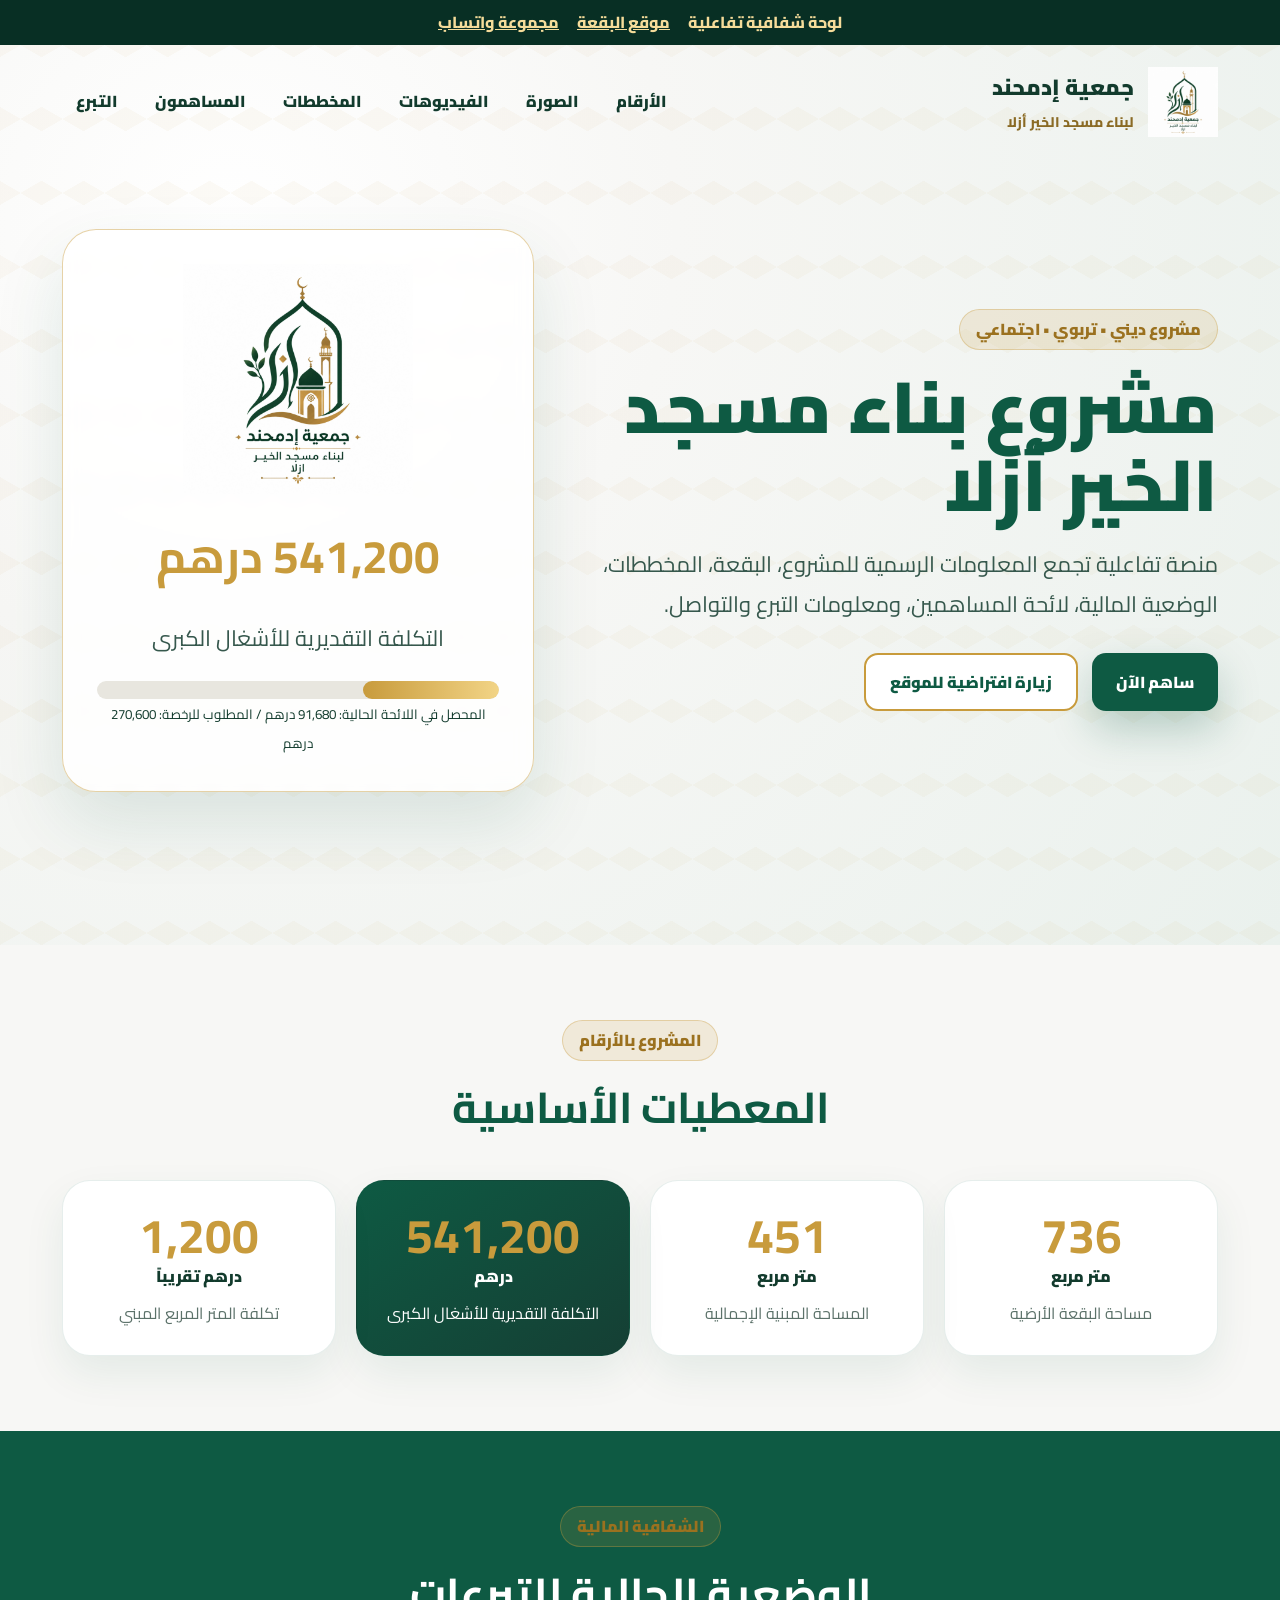
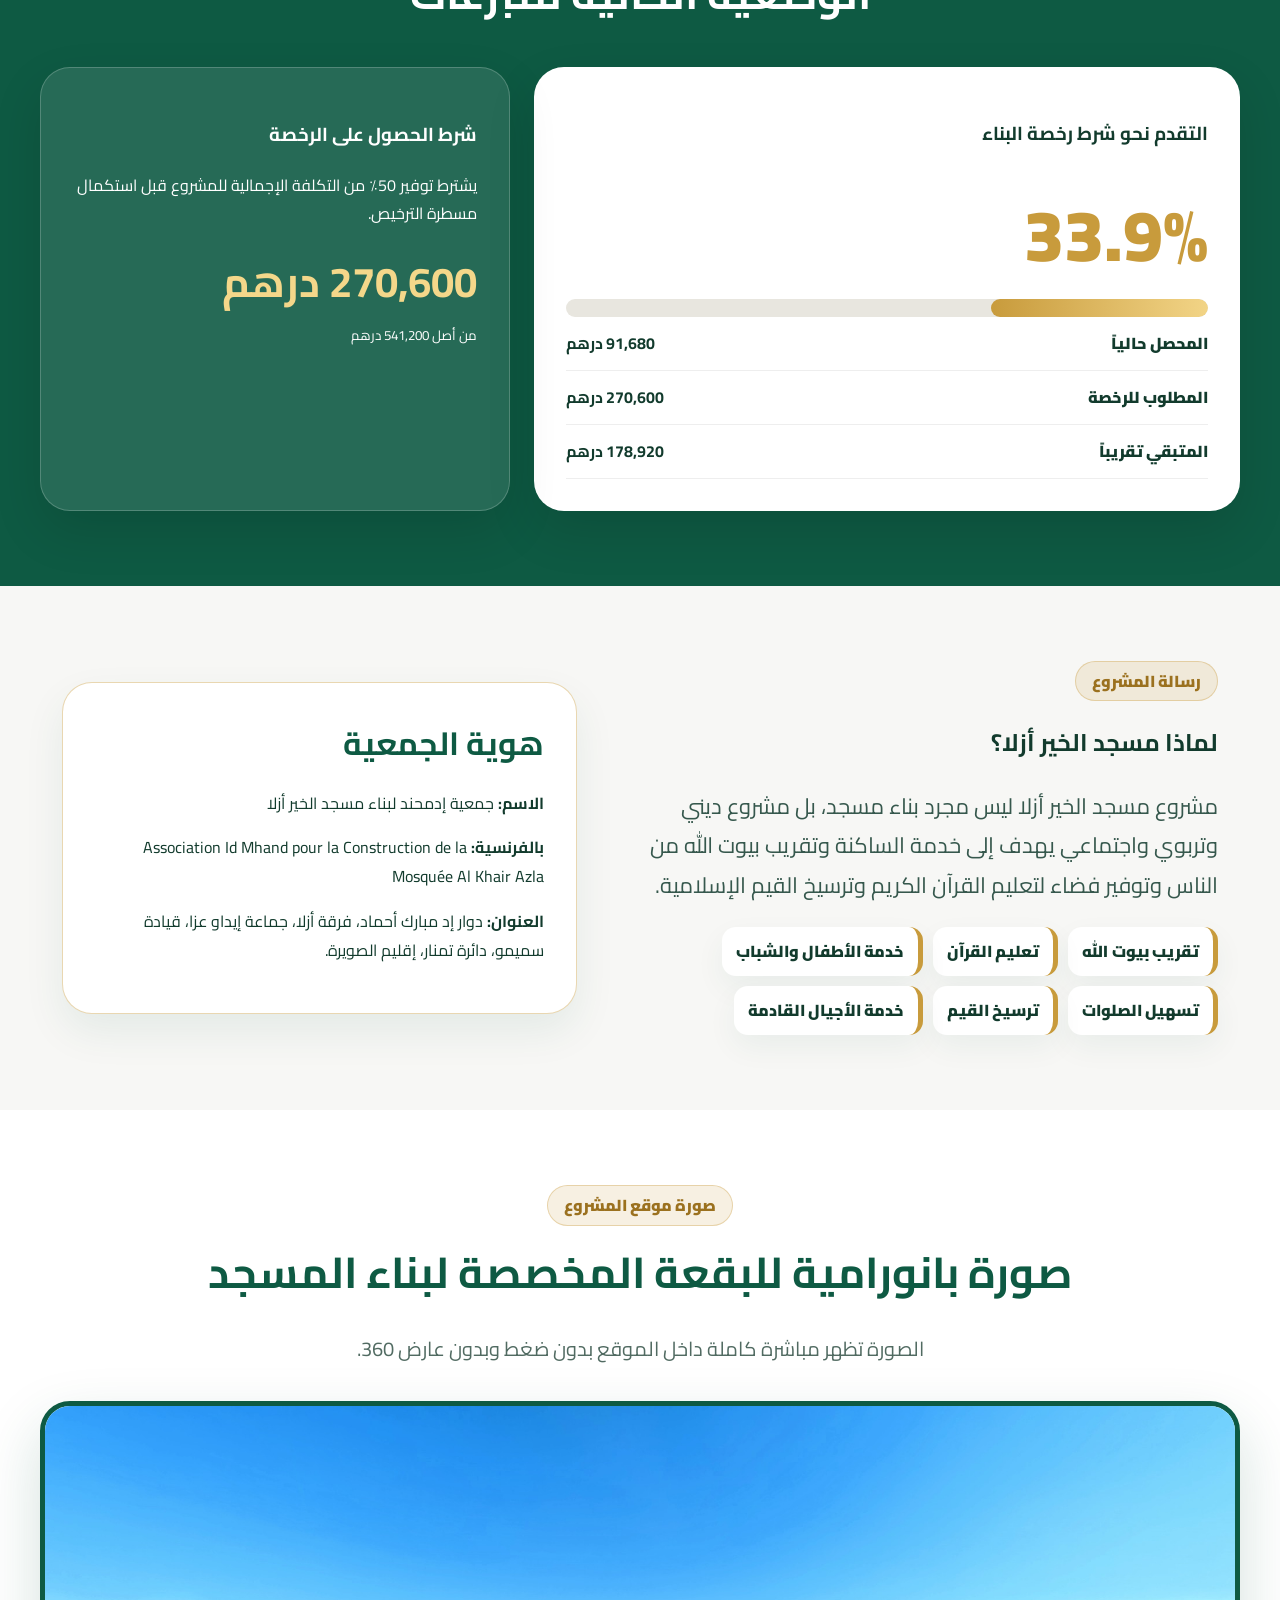
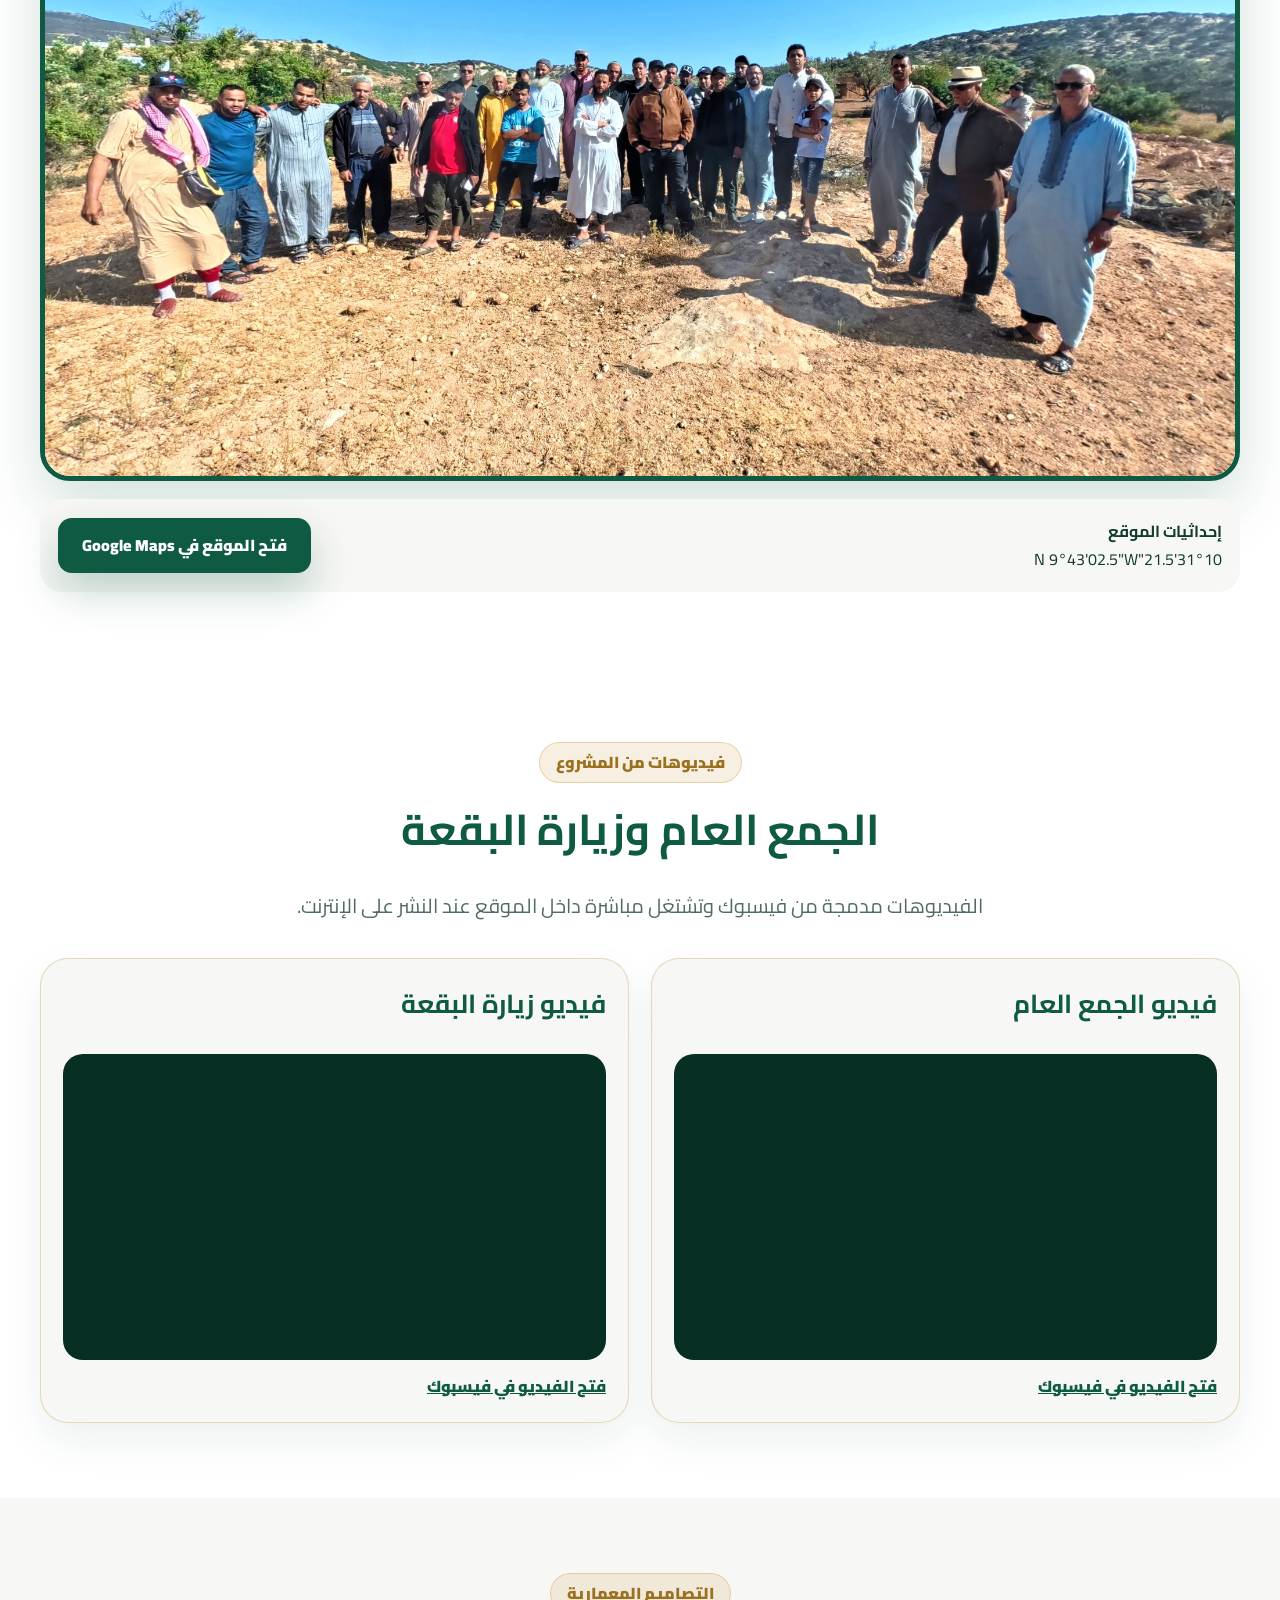
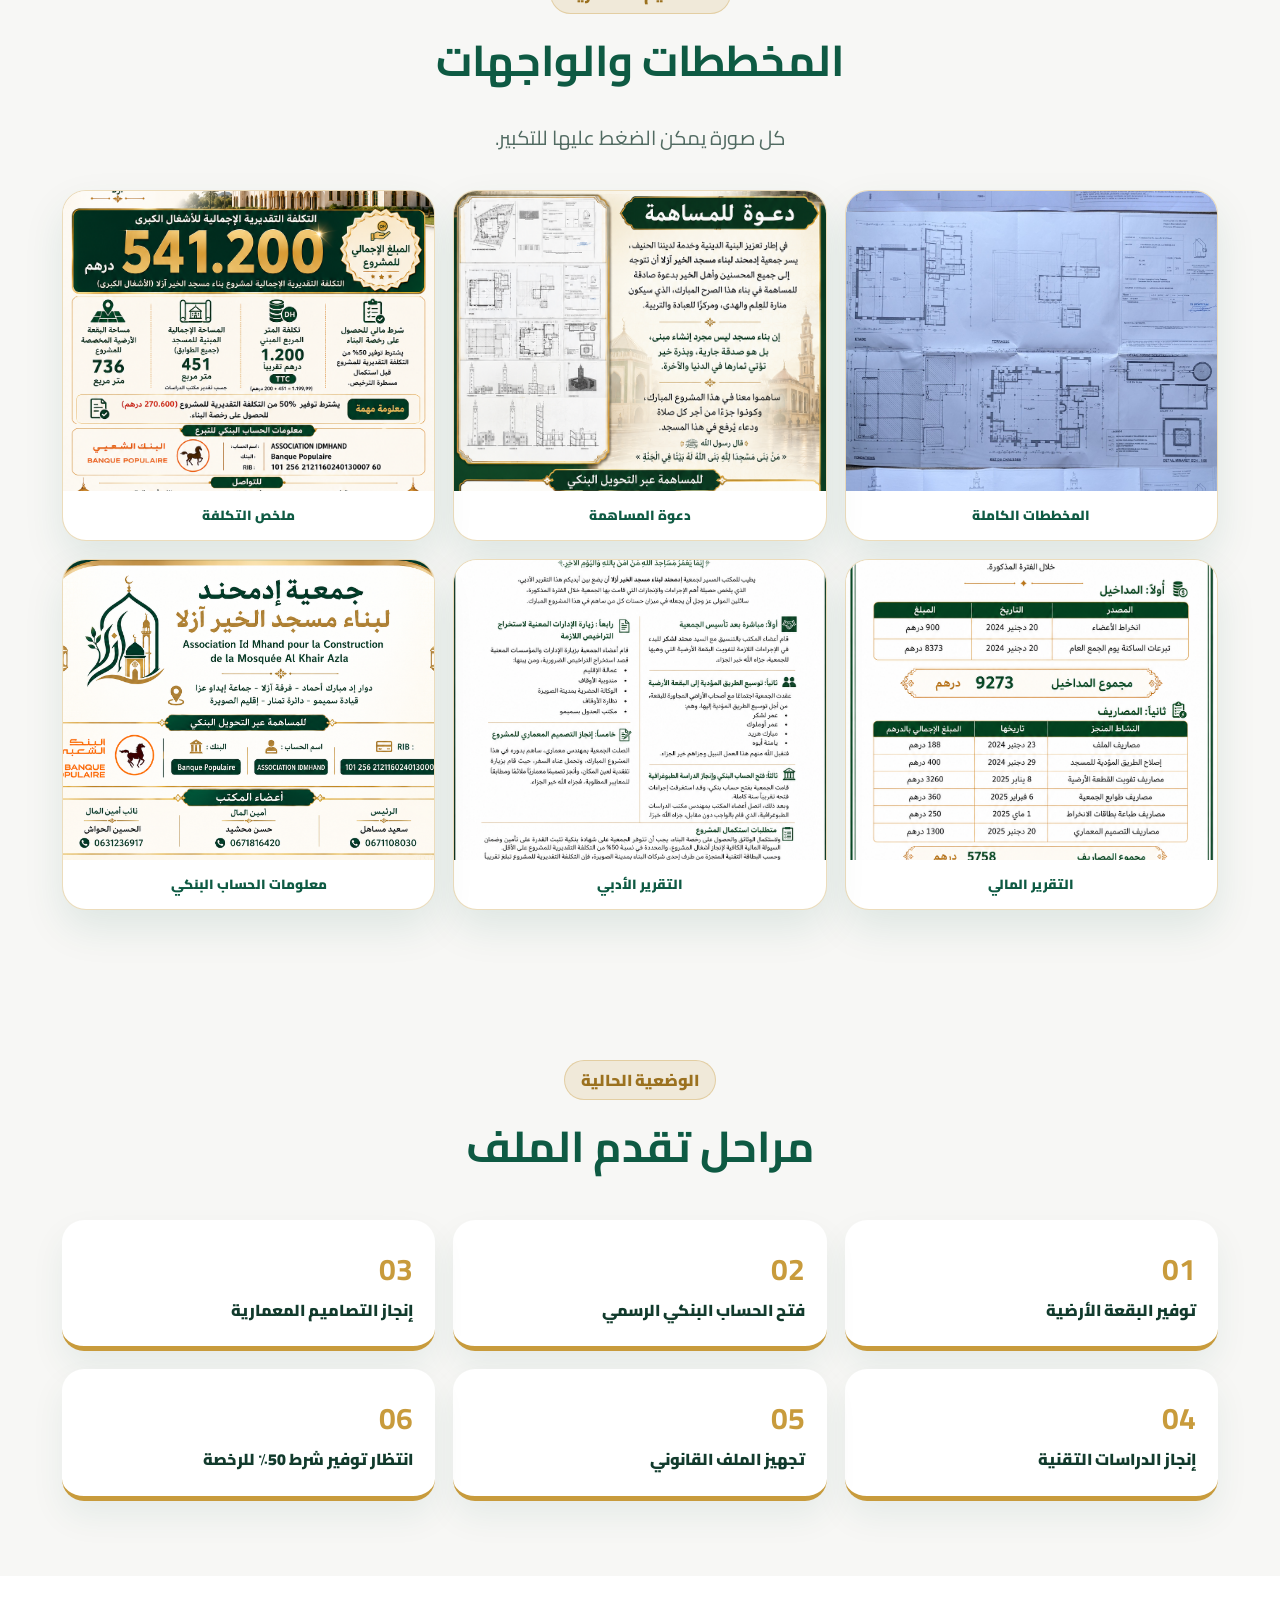
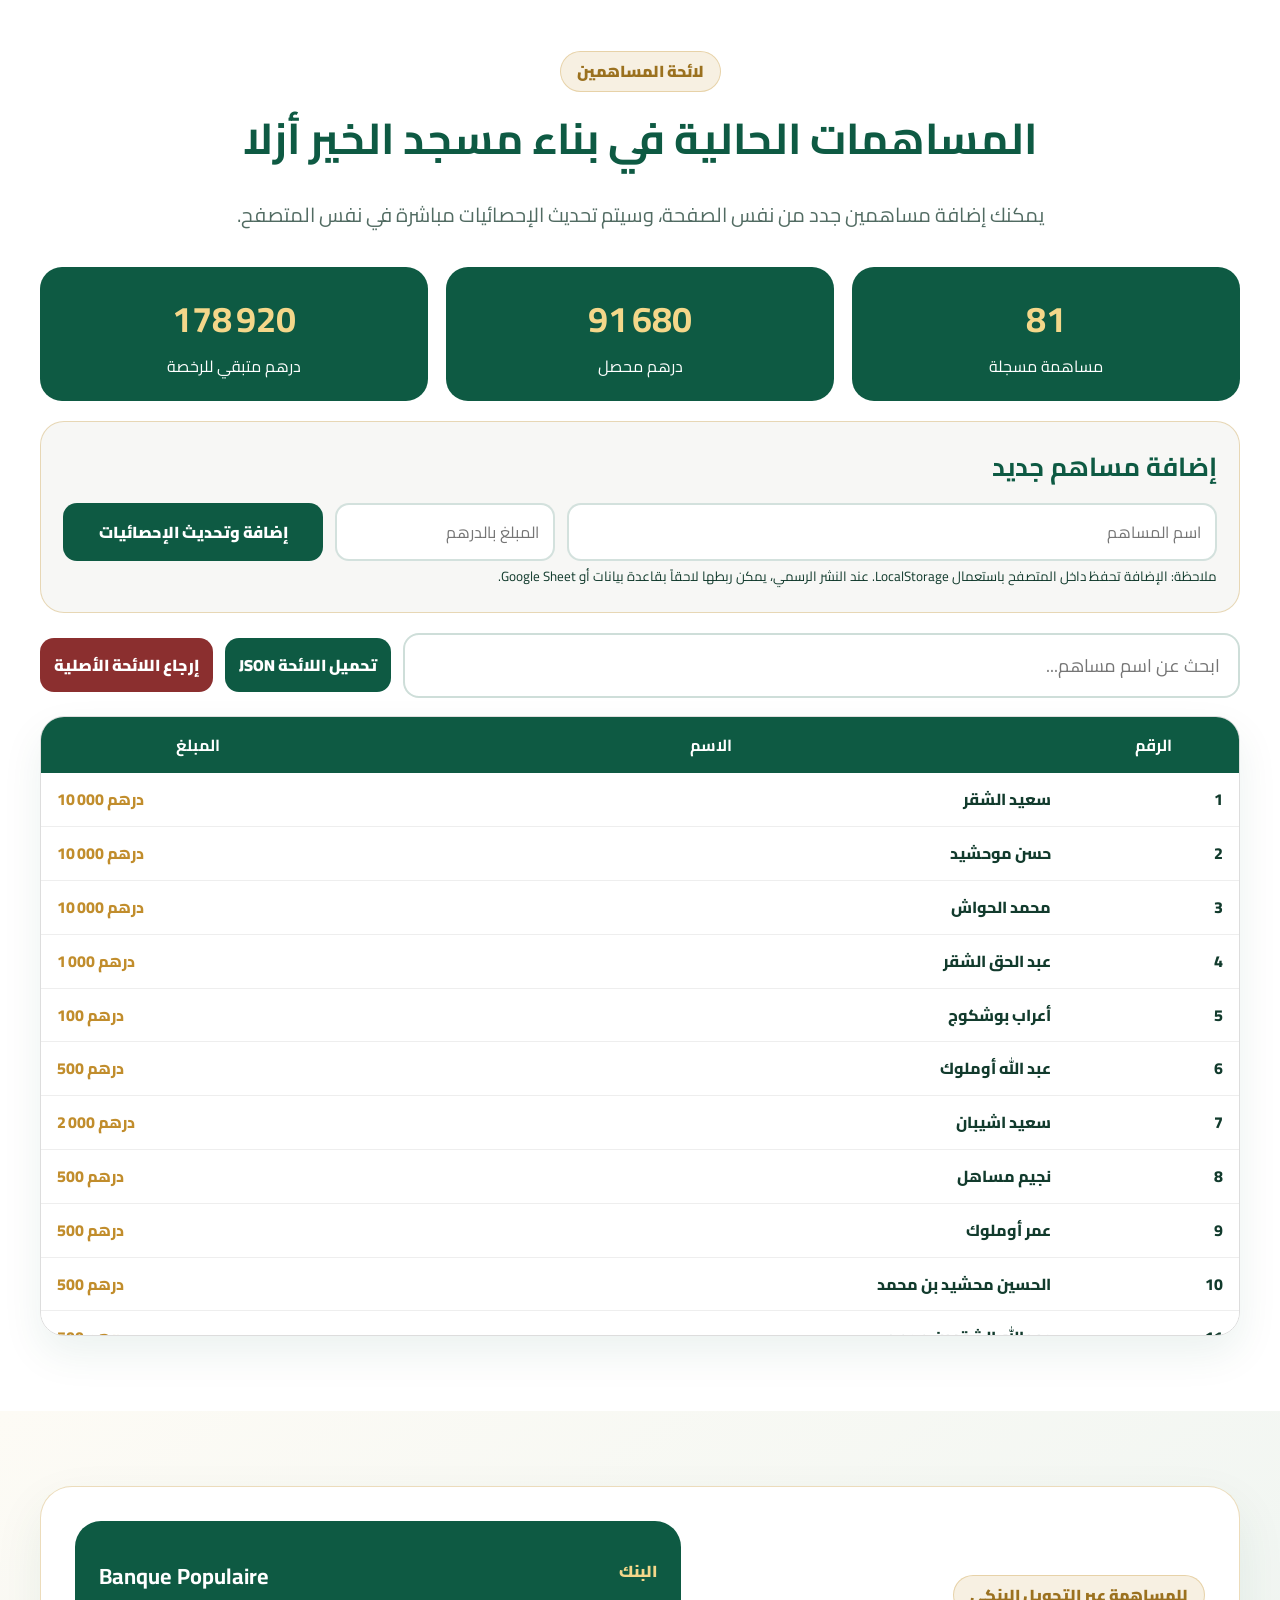
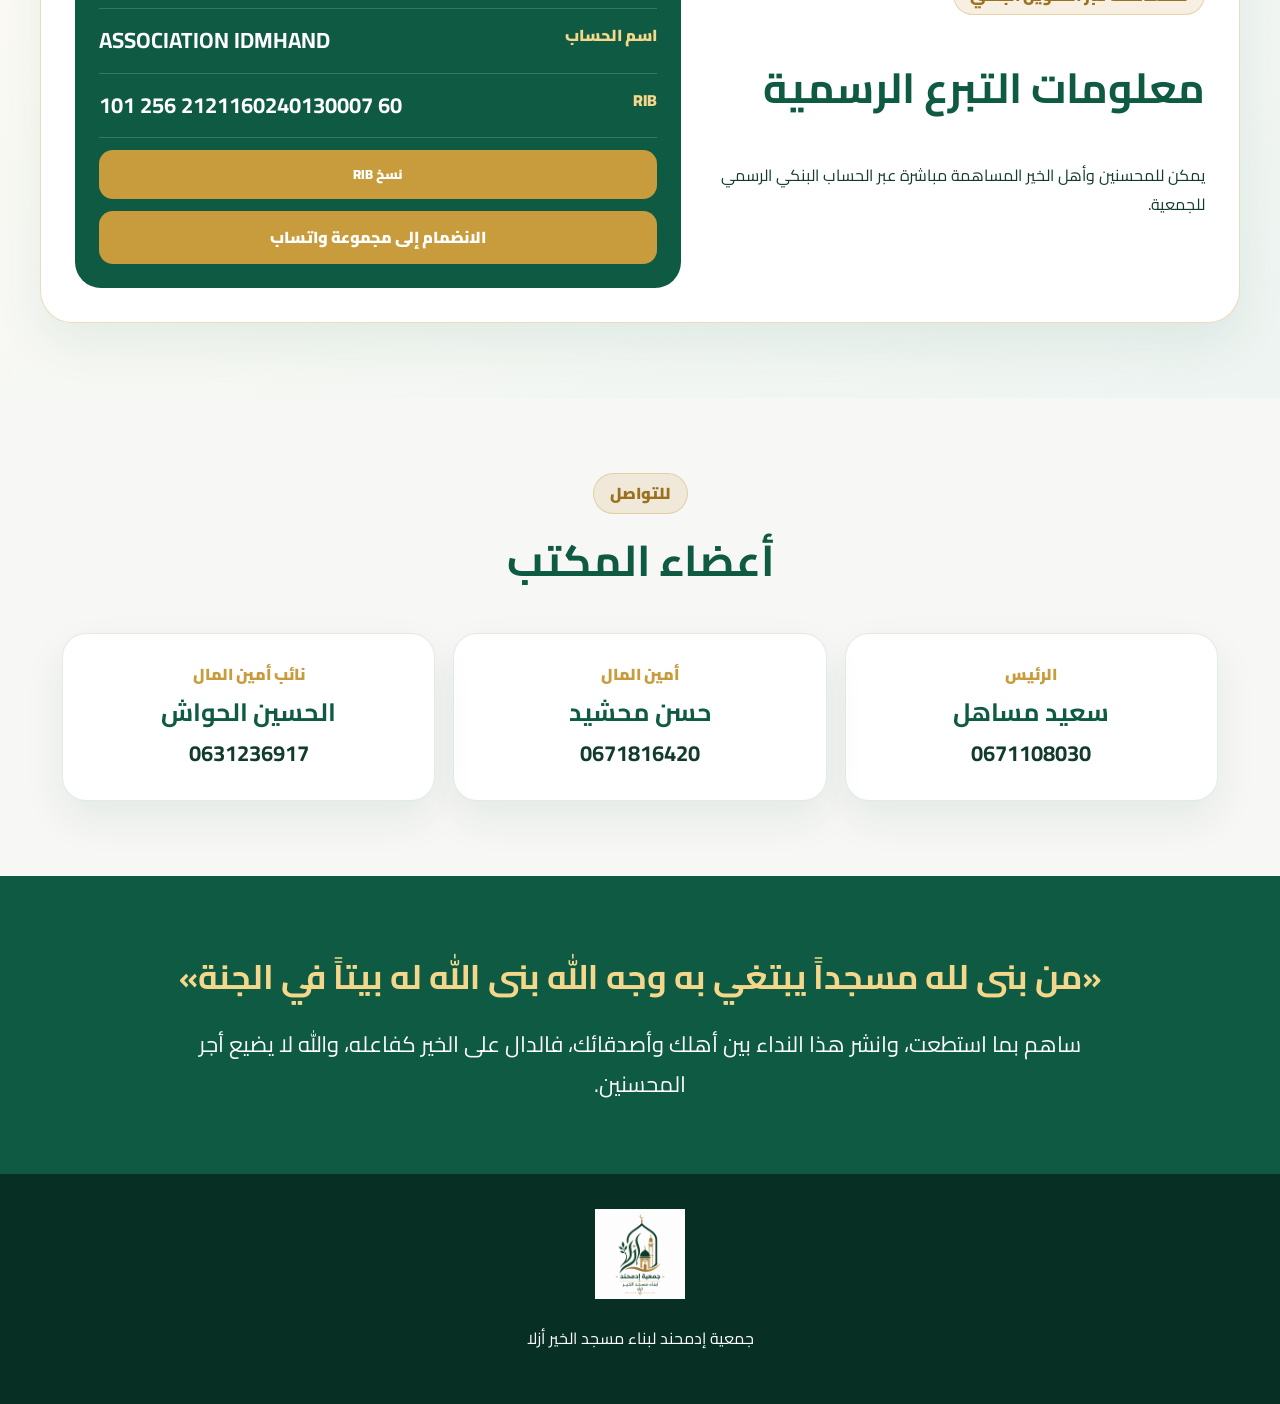
==== index.html @ e3a4a744 "Initial website upload" ====
<!doctype html>
<html lang="ar" dir="rtl">
<head>
<meta charset="utf-8">
<meta name="viewport" content="width=device-width, initial-scale=1">
<title>لوحة مشروع بناء مسجد الخير أزلا</title>
<meta name="description" content="لوحة تفاعلية احترافية لمشروع بناء مسجد الخير أزلا: المعطيات، التبرعات، المخططات، جولة 360، ومعلومات التواصل.">
<link rel="preconnect" href="https://fonts.googleapis.com">
<link rel="preconnect" href="https://fonts.gstatic.com" crossorigin>
<link href="https://fonts.googleapis.com/css2?family=Cairo:wght@400;600;700;800;900&display=swap" rel="stylesheet">
<link rel="stylesheet" href="style.css">
</head>
<body>
<div class="topbar">
  <span>لوحة شفافية تفاعلية</span>
  <a href="https://www.google.com/maps?q=31.172639,-9.717361" target="_blank">موقع البقعة</a>
  <a href="https://chat.whatsapp.com/GsRTd8oCEROJWGJGu3ji2e" target="_blank">مجموعة واتساب</a>
</div>

<header class="hero" id="home">
  <div class="hero-bg"></div>
  <nav>
    <div class="brand">
      <img src="assets/logo.png" alt="شعار جمعية إدمحند">
      <div><strong>جمعية إدمحند</strong><span>لبناء مسجد الخير أزلا</span></div>
    </div>
    <div class="links">
      <a href="#numbers">الأرقام</a><a href="#tour">الصورة</a><a href="#videos">الفيديوهات</a><a href="#plans">المخططات</a><a href="#contributors">المساهمون</a><a href="#donate">التبرع</a>
    </div>
  </nav>
  <section class="hero-content">
    <div>
      <span class="pill">مشروع ديني • تربوي • اجتماعي</span>
      <h1>مشروع بناء مسجد الخير أزلا</h1>
      <p>منصة تفاعلية تجمع المعلومات الرسمية للمشروع، البقعة، المخططات، الوضعية المالية، لائحة المساهمين، ومعلومات التبرع والتواصل.</p>
      <div class="hero-actions">
        <a class="btn primary" href="#donate">ساهم الآن</a>
        <a class="btn secondary" href="#tour">زيارة افتراضية للموقع</a>
      </div>
    </div>
    <div class="main-card">
      <img src="assets/logo.png" alt="الشعار">
      <h2>541,200 درهم</h2>
      <p>التكلفة التقديرية للأشغال الكبرى</p>
      <div class="mini-progress"><span style="width:33.9%"></span></div>
      <small>المحصل في اللائحة الحالية: 91,680 درهم / المطلوب للرخصة: 270,600 درهم</small>
    </div>
  </section>
</header>

<main>
<section class="section" id="numbers">
  <div class="head"><span>المشروع بالأرقام</span><h2>المعطيات الأساسية</h2></div>
  <div class="kpi-grid">
    <div class="kpi"><b>736</b><span>متر مربع</span><p>مساحة البقعة الأرضية</p></div>
    <div class="kpi"><b>451</b><span>متر مربع</span><p>المساحة المبنية الإجمالية</p></div>
    <div class="kpi featured"><b>541,200</b><span>درهم</span><p>التكلفة التقديرية للأشغال الكبرى</p></div>
    <div class="kpi"><b>1,200</b><span>درهم تقريباً</span><p>تكلفة المتر المربع المبني</p></div>
  </div>
</section>

<section class="section finance">
  <div class="head"><span>الشفافية المالية</span><h2>الوضعية الحالية للتبرعات</h2></div>
  <div class="finance-grid">
    <div class="progress-box">
      <h3>التقدم نحو شرط رخصة البناء</h3>
      <div class="big-percent">33.9%</div>
      <div class="bar"><span style="width:33.9%"></span></div>
      <div class="finance-row"><span>المحصل حالياً</span><b>91,680 درهم</b></div>
      <div class="finance-row"><span>المطلوب للرخصة</span><b>270,600 درهم</b></div>
      <div class="finance-row"><span>المتبقي تقريباً</span><b>178,920 درهم</b></div>
    </div>
    <div class="progress-box dark">
      <h3>شرط الحصول على الرخصة</h3>
      <p>يشترط توفير 50٪ من التكلفة الإجمالية للمشروع قبل استكمال مسطرة الترخيص.</p>
      <strong>270,600 درهم</strong>
      <small>من أصل 541,200 درهم</small>
    </div>
  </div>
</section>

<section class="section split">
  <div>
    <span class="pill">رسالة المشروع</span>
    <h2>لماذا مسجد الخير أزلا؟</h2>
    <p class="lead">مشروع مسجد الخير أزلا ليس مجرد بناء مسجد، بل مشروع ديني وتربوي واجتماعي يهدف إلى خدمة الساكنة وتقريب بيوت الله من الناس وتوفير فضاء لتعليم القرآن الكريم وترسيخ القيم الإسلامية.</p>
    <div class="chips">
      <span>تقريب بيوت الله</span><span>تعليم القرآن</span><span>خدمة الأطفال والشباب</span><span>تسهيل الصلوات</span><span>ترسيخ القيم</span><span>خدمة الأجيال القادمة</span>
    </div>
  </div>
  <div class="identity">
    <h3>هوية الجمعية</h3>
    <p><b>الاسم:</b> جمعية إدمحند لبناء مسجد الخير أزلا</p>
    <p><b>بالفرنسية:</b> Association Id Mhand pour la Construction de la Mosquée Al Khair Azla</p>
    <p><b>العنوان:</b> دوار إد مبارك أحماد، فرقة أزلا، جماعة إيداو عزا، قيادة سميمو، دائرة تمنار، إقليم الصويرة.</p>
  </div>
</section>

<section class="section tour" id="tour">
  <div class="head"><span>صورة موقع المشروع</span><h2>صورة بانورامية للبقعة المخصصة لبناء المسجد</h2><p>الصورة تظهر مباشرة كاملة داخل الموقع بدون ضغط وبدون عارض 360.</p></div>
  <div class="normal-photo-wrap">
    <img src="assets/site_panorama.jpg" alt="صورة بانورامية لموقع بناء مسجد الخير أزلا">
  </div>
  <div class="map-card">
    <div><b>إحداثيات الموقع</b><span>31°10'21.5"N 9°43'02.5"W</span></div>
    <a class="btn primary" href="https://www.google.com/maps?q=31.172639,-9.717361" target="_blank">فتح الموقع في Google Maps</a>
  </div>
</section>

<section class="section videos" id="videos">
  <div class="head"><span>فيديوهات من المشروع</span><h2>الجمع العام وزيارة البقعة</h2><p>الفيديوهات مدمجة من فيسبوك وتشتغل مباشرة داخل الموقع عند النشر على الإنترنت.</p></div>
  <div class="video-grid">
    <div class="video-card">
      <h3>فيديو الجمع العام</h3>
      <div class="fb-video-embed">
        <iframe src="https://www.facebook.com/plugins/video.php?href=https%3A%2F%2Fwww.facebook.com%2Fshare%2Fv%2F18qZ7YYp8c%2F&show_text=false&width=734" allowfullscreen="true" allow="autoplay; clipboard-write; encrypted-media; picture-in-picture; web-share"></iframe>
      </div>
      <a target="_blank" href="https://www.facebook.com/share/v/18qZ7YYp8c/">فتح الفيديو في فيسبوك</a>
    </div>
    <div class="video-card">
      <h3>فيديو زيارة البقعة</h3>
      <div class="fb-video-embed">
        <iframe src="https://www.facebook.com/plugins/video.php?href=https%3A%2F%2Fwww.facebook.com%2Freel%2F969549762737028&show_text=false&width=734" allowfullscreen="true" allow="autoplay; clipboard-write; encrypted-media; picture-in-picture; web-share"></iframe>
      </div>
      <a target="_blank" href="https://www.facebook.com/reel/969549762737028">فتح الفيديو في فيسبوك</a>
    </div>
  </div>
</section>

<section class="section" id="plans">
  <div class="head"><span>التصاميم المعمارية</span><h2>المخططات والواجهات</h2><p>كل صورة يمكن الضغط عليها للتكبير.</p></div>
  <div class="visual-grid">
    <button class="zoom-img"><img src="assets/plans.png" alt="المخططات المعمارية الكاملة"><span>المخططات الكاملة</span></button>
    <button class="zoom-img"><img src="assets/appeal_poster.png" alt="دعوة للمساهمة"><span>دعوة المساهمة</span></button>
    <button class="zoom-img"><img src="assets/poster_finance.png" alt="ملخص التكلفة"><span>ملخص التكلفة</span></button>
    <button class="zoom-img"><img src="assets/financial_report.png" alt="التقرير المالي"><span>التقرير المالي</span></button>
    <button class="zoom-img"><img src="assets/literary_report.png" alt="التقرير الأدبي"><span>التقرير الأدبي</span></button>
    <button class="zoom-img"><img src="assets/bank_card.png" alt="معلومات الحساب البنكي"><span>معلومات الحساب البنكي</span></button>
  </div>
</section>

<section class="section status">
  <div class="head"><span>الوضعية الحالية</span><h2>مراحل تقدم الملف</h2></div>
  <div class="timeline">
    <div><b>01</b><span>توفير البقعة الأرضية</span></div>
    <div><b>02</b><span>فتح الحساب البنكي الرسمي</span></div>
    <div><b>03</b><span>إنجاز التصاميم المعمارية</span></div>
    <div><b>04</b><span>إنجاز الدراسات التقنية</span></div>
    <div><b>05</b><span>تجهيز الملف القانوني</span></div>
    <div><b>06</b><span>انتظار توفير شرط 50٪ للرخصة</span></div>
  </div>
</section>

<section class="section contributors" id="contributors">
  <div class="head"><span>لائحة المساهمين</span><h2>المساهمات الحالية في بناء مسجد الخير أزلا</h2><p>يمكنك إضافة مساهمين جدد من نفس الصفحة، وسيتم تحديث الإحصائيات مباشرة في نفس المتصفح.</p></div>
  <div class="contrib-stats">
    <div><b id="statCount">0</b><span>مساهمة مسجلة</span></div>
    <div><b id="statTotal">0</b><span>درهم محصل</span></div>
    <div><b id="statRemaining">0</b><span>درهم متبقي للرخصة</span></div>
  </div>

  <div class="admin-add">
    <h3>إضافة مساهم جديد</h3>
    <div class="add-grid">
      <input id="newName" placeholder="اسم المساهم">
      <input id="newAmount" type="number" min="1" placeholder="المبلغ بالدرهم">
      <button onclick="addContributor()">إضافة وتحديث الإحصائيات</button>
    </div>
    <small>ملاحظة: الإضافة تحفظ داخل المتصفح باستعمال LocalStorage. عند النشر الرسمي، يمكن ربطها لاحقاً بقاعدة بيانات أو Google Sheet.</small>
  </div>

  <div class="tools-row">
    <input id="search" class="search" placeholder="ابحث عن اسم مساهم...">
    <button class="export-btn" onclick="exportContributors()">تحميل اللائحة JSON</button>
    <button class="export-btn danger" onclick="resetContributors()">إرجاع اللائحة الأصلية</button>
  </div>

  <div class="table-wrap">
    <table>
      <thead><tr><th>الرقم</th><th>الاسم</th><th>المبلغ</th></tr></thead>
      <tbody id="contributorsBody"></tbody>
    </table>
  </div>
</section>

<section class="section donate" id="donate">
  <div class="donate-card">
    <div>
      <span class="pill">للمساهمة عبر التحويل البنكي</span>
      <h2>معلومات التبرع الرسمية</h2>
      <p>يمكن للمحسنين وأهل الخير المساهمة مباشرة عبر الحساب البنكي الرسمي للجمعية.</p>
    </div>
    <div class="bank">
      <p><span>البنك</span><b>Banque Populaire</b></p>
      <p><span>اسم الحساب</span><b>ASSOCIATION IDMHAND</b></p>
      <p><span>RIB</span><b id="rib">101 256 2121160240130007 60</b></p>
      <button onclick="copyRib()">نسخ RIB</button>
      <a href="https://chat.whatsapp.com/GsRTd8oCEROJWGJGu3ji2e" target="_blank">الانضمام إلى مجموعة واتساب</a>
    </div>
  </div>
</section>

<section class="section contact" id="contact">
  <div class="head"><span>للتواصل</span><h2>أعضاء المكتب</h2></div>
  <div class="people">
    <a href="tel:0671108030"><span>الرئيس</span><b>سعيد مساهل</b><strong>0671108030</strong></a>
    <a href="tel:0671816420"><span>أمين المال</span><b>حسن محشيد</b><strong>0671816420</strong></a>
    <a href="tel:0631236917"><span>نائب أمين المال</span><b>الحسين الحواش</b><strong>0631236917</strong></a>
  </div>
</section>

<section class="final">
  <h2>«من بنى لله مسجداً يبتغي به وجه الله بنى الله له بيتاً في الجنة»</h2>
  <p>ساهم بما استطعت، وانشر هذا النداء بين أهلك وأصدقائك، فالدال على الخير كفاعله، والله لا يضيع أجر المحسنين.</p>
</section>
</main>

<div id="lightbox" class="lightbox"><button onclick="closeLightbox()">×</button><img id="lightboxImg" src="" alt=""></div>

<footer>
  <img src="assets/logo.png" alt="الشعار">
  <p>جمعية إدمحند لبناء مسجد الخير أزلا</p>
</footer>

<script>
const contributors = [{"n": 1, "name": "سعيد الشقر", "amount": 10000}, {"n": 2, "name": "حسن موحشيد", "amount": 10000}, {"n": 3, "name": "محمد الحواش", "amount": 10000}, {"n": 4, "name": "عبد الحق الشقر", "amount": 1000}, {"n": 5, "name": "أعراب بوشكوج", "amount": 100}, {"n": 6, "name": "عبد الله أوملوك", "amount": 500}, {"n": 7, "name": "سعيد اشيبان", "amount": 2000}, {"n": 8, "name": "نجيم مساهل", "amount": 500}, {"n": 9, "name": "عمر أوملوك", "amount": 500}, {"n": 10, "name": "الحسين محشيد بن محمد", "amount": 500}, {"n": 11, "name": "عبد الله الشقر بن محمد", "amount": 500}, {"n": 12, "name": "عمر سقران", "amount": 500}, {"n": 13, "name": "حميد تزيت", "amount": 1000}, {"n": 14, "name": "الحسين أوملوك", "amount": 1000}, {"n": 15, "name": "إبراهيم الحواش", "amount": 1000}, {"n": 16, "name": "***** محشيد", "amount": 5000}, {"n": 17, "name": "مبارك مهوس", "amount": 300}, {"n": 18, "name": "عبد الكريم مساهل", "amount": 200}, {"n": 19, "name": "سعيد أوملوك", "amount": 300}, {"n": 20, "name": "عبد الكريم أوملوك بالحاج", "amount": 500}, {"n": 21, "name": "رشيد أولعواد", "amount": 500}, {"n": 22, "name": "علال أولعياشي", "amount": 300}, {"n": 23, "name": "عبد الله بن جدي", "amount": 200}, {"n": 24, "name": "تكريج محمد", "amount": 600}, {"n": 25, "name": "عاطف مسكالة", "amount": 500}, {"n": 26, "name": "مساهل بوجمعة بن أحمد", "amount": 10000}, {"n": 27, "name": "محسن ادعدي", "amount": 200}, {"n": 28, "name": "الحسين اضراوي", "amount": 200}, {"n": 29, "name": "مصطفى أوملوك بن الحسن", "amount": 500}, {"n": 30, "name": "الحسين بوزيد", "amount": 200}, {"n": 31, "name": "حسن دورو", "amount": 100}, {"n": 32, "name": "سي محمد مسافع (طنجة)", "amount": 10000}, {"n": 33, "name": "محسن سميمو", "amount": 200}, {"n": 34, "name": "أعراب تزيت", "amount": 500}, {"n": 35, "name": "عبد الكريم أوملوك بن محمد", "amount": 300}, {"n": 36, "name": "عبد اللطيف أوملوك", "amount": 1000}, {"n": 37, "name": "محسن أزلا", "amount": 250}, {"n": 38, "name": "محمد هريد بن مبارك", "amount": 800}, {"n": 39, "name": "محمد من سميمو", "amount": 400}, {"n": 40, "name": "الغشيم محمد", "amount": 400}, {"n": 41, "name": "أمخين محمد", "amount": 40}, {"n": 42, "name": "أحمد الحواش بن محمد (أوبوسلام)", "amount": 1000}, {"n": 43, "name": "محسن إداوعزا", "amount": 500}, {"n": 44, "name": "محمد أوملوك بن الحسين", "amount": 500}, {"n": 45, "name": "إسماعيل العواد", "amount": 500}, {"n": 46, "name": "محسن من طرف بوالنصيحات", "amount": 1000}, {"n": 47, "name": "محسنة إدمحشيد", "amount": 200}, {"n": 48, "name": "الحسين أوملوك بالحاج", "amount": 100}, {"n": 49, "name": "سعيد بوزيد", "amount": 200}, {"n": 50, "name": "محمد أوملوك (بنطالب)", "amount": 200}, {"n": 51, "name": "محسن", "amount": 190}, {"n": 52, "name": "محسنة من طرف سعيد محشيد", "amount": 3100}, {"n": 53, "name": "محمد أمحند محشيد", "amount": 2500}, {"n": 54, "name": "الطيب الحواش", "amount": 1000}, {"n": 55, "name": "الحسين الفاضل", "amount": 200}, {"n": 56, "name": "عمر مساهل", "amount": 200}, {"n": 57, "name": "حسن مساهل إيها", "amount": 100}, {"n": 58, "name": "عمر اكزاز", "amount": 200}, {"n": 59, "name": "سعيد بيسلمان", "amount": 100}, {"n": 60, "name": "سليم أوملوك", "amount": 200}, {"n": 61, "name": "موليد أوملوك بن الحسين", "amount": 200}, {"n": 62, "name": "محمد تمايشت", "amount": 300}, {"n": 63, "name": "عبد الله بوحسون بن إبراهيم", "amount": 100}, {"n": 64, "name": "محمد مساهل بن مبارك إيها", "amount": 200}, {"n": 65, "name": "حسن بن محمد امبارك محشيد", "amount": 500}, {"n": 66, "name": "الحسين تازيت بن أحمد", "amount": 300}, {"n": 67, "name": "محسن أزلا", "amount": 100}, {"n": 68, "name": "محسن تيدزي", "amount": 50}, {"n": 69, "name": "سعيد ازروال", "amount": 300}, {"n": 70, "name": "عقيزة لحسن", "amount": 200}, {"n": 71, "name": "عمر عابد", "amount": 700}, {"n": 72, "name": "محسنة إدمحند", "amount": 200}, {"n": 73, "name": "أحمد الحواش مسافع", "amount": 2500}, {"n": 74, "name": "رقية بن بيهي أومجوض", "amount": 250}, {"n": 75, "name": "اخباز عمر إداوعزا", "amount": 200}, {"n": 76, "name": "محسنة إدالحواش", "amount": 200}, {"n": 77, "name": "محسنة إدمساهل", "amount": 100}, {"n": 78, "name": "محسنة إدمساهل", "amount": 200}, {"n": 79, "name": "محسنة إدمساهل", "amount": 200}, {"n": 80, "name": "لحسن ارعاي", "amount": 200}, {"n": 81, "name": "محسنة إدمحشيد", "amount": 100}];
</script>
<script src="script.js"></script>
</body>
</html>
---- style.css ----
*{box-sizing:border-box}html{scroll-behavior:smooth}body{margin:0;font-family:Cairo,system-ui,sans-serif;background:#f7f7f5;color:#123b2d;line-height:1.8}a{text-decoration:none;color:inherit}.topbar{background:#082f24;color:#f5dc9a;padding:8px 22px;display:flex;gap:18px;justify-content:center;flex-wrap:wrap;font-weight:800}.topbar a{text-decoration:underline}.hero{min-height:100vh;position:relative;overflow:hidden;background:radial-gradient(circle at 18% 20%,#fff,#f7f7f5 35%,#eaf1ed)}.hero-bg{position:absolute;inset:0;background-image:linear-gradient(30deg,rgba(200,155,60,.08) 12%,transparent 12.5%,transparent 87%,rgba(200,155,60,.08) 87.5%),linear-gradient(150deg,rgba(200,155,60,.08) 12%,transparent 12.5%,transparent 87%,rgba(200,155,60,.08) 87.5%);background-size:42px 74px;opacity:.55}nav,.hero-content,.section,footer{position:relative;z-index:1}nav{max-width:1200px;margin:auto;padding:22px;display:flex;justify-content:space-between;align-items:center}.brand{display:flex;align-items:center;gap:14px}.brand img{width:70px;height:70px;object-fit:contain}.brand strong{display:block;font-size:22px;font-weight:900}.brand span{font-size:14px;color:#8a6a24;font-weight:800}.links{display:flex;gap:10px}.links a{font-weight:900;padding:8px 14px;border-radius:999px}.links a:hover{background:#0e5a43;color:#fff}.hero-content{max-width:1200px;margin:auto;padding:70px 22px;display:grid;grid-template-columns:1.15fr .85fr;gap:45px;align-items:center}.pill,.head span{display:inline-block;background:rgba(200,155,60,.15);border:1px solid rgba(200,155,60,.35);color:#9b711f;border-radius:999px;padding:5px 16px;font-weight:900}.hero h1{font-size:72px;line-height:1.08;margin:18px 0;color:#0e5a43;font-weight:900}.hero p,.lead{font-size:22px;color:#36584d}.hero-actions{display:flex;gap:14px;margin-top:28px;flex-wrap:wrap}.btn{display:inline-flex;align-items:center;justify-content:center;padding:13px 24px;border-radius:14px;font-weight:900}.primary{background:#0e5a43;color:#fff;box-shadow:0 18px 40px rgba(14,90,67,.25)}.secondary{border:2px solid #c89b3c;color:#0e5a43;background:#fff}.main-card{background:rgba(255,255,255,.84);border:1px solid rgba(200,155,60,.45);box-shadow:0 30px 70px rgba(14,90,67,.12);border-radius:34px;padding:34px;text-align:center;backdrop-filter:blur(8px)}.main-card img{width:230px;max-width:100%}.main-card h2{font-size:46px;color:#c89b3c;margin:12px 0 0}.mini-progress,.bar{height:18px;background:#e8e6df;border-radius:999px;overflow:hidden}.mini-progress span,.bar span{display:block;height:100%;background:linear-gradient(90deg,#c89b3c,#f2d486);border-radius:999px}.section{max-width:1200px;margin:auto;padding:75px 22px}.head{text-align:center;margin-bottom:34px}.head h2{font-size:43px;color:#0e5a43;margin:8px 0}.head p{font-size:20px;color:#516b62}.kpi-grid{display:grid;grid-template-columns:repeat(4,1fr);gap:20px}.kpi{background:#fff;border-radius:28px;padding:28px;text-align:center;border:1px solid rgba(14,90,67,.1);box-shadow:0 18px 40px rgba(14,90,67,.08)}.kpi.featured{background:linear-gradient(145deg,#0e5a43,#153f34);color:#fff}.kpi b{display:block;font-size:48px;color:#c89b3c;line-height:1.1}.kpi span{font-weight:900}.kpi p{margin:8px 0 0;color:#5c726a}.featured p{color:#fff}.finance{max-width:none;background:#0e5a43;color:#fff}.finance .head h2,.finance .head p{color:#fff}.finance-grid{max-width:1200px;margin:auto;display:grid;grid-template-columns:1.2fr .8fr;gap:24px}.progress-box{background:#fff;color:#123b2d;border-radius:30px;padding:32px;box-shadow:0 20px 50px rgba(0,0,0,.12)}.progress-box.dark{background:rgba(255,255,255,.1);color:#fff;border:1px solid rgba(255,255,255,.2)}.big-percent{font-size:72px;color:#c89b3c;font-weight:900}.finance-row{display:flex;justify-content:space-between;border-bottom:1px solid #eee;padding:12px 0;font-weight:900}.progress-box.dark strong{font-size:42px;color:#f4d78a;display:block}.split{display:grid;grid-template-columns:1fr .85fr;gap:36px;align-items:center}.chips{display:flex;gap:10px;flex-wrap:wrap}.chips span{background:#fff;border-right:5px solid #c89b3c;border-radius:14px;padding:10px 14px;font-weight:900;box-shadow:0 12px 30px rgba(14,90,67,.06)}.identity{background:#fff;border:1px solid rgba(200,155,60,.4);border-radius:30px;padding:32px;box-shadow:0 18px 40px rgba(14,90,67,.08)}.identity h3{font-size:32px;color:#0e5a43;margin:0 0 15px}.tour{max-width:none;background:#fff}.tour .head,.tour .map-card,#panorama{max-width:1200px;margin-left:auto;margin-right:auto}#panorama{height:560px;border-radius:30px;overflow:hidden;border:5px solid #0e5a43;box-shadow:0 25px 60px rgba(14,90,67,.18)}.map-card{margin-top:18px;background:#f7f7f5;border-radius:22px;padding:18px;display:flex;justify-content:space-between;gap:16px;align-items:center}.map-card b,.map-card span{display:block}.visual-grid{display:grid;grid-template-columns:repeat(3,1fr);gap:18px}.zoom-img{border:0;background:#fff;border-radius:24px;overflow:hidden;padding:0;cursor:pointer;box-shadow:0 18px 40px rgba(14,90,67,.1);border:1px solid rgba(200,155,60,.35);font-family:inherit}.zoom-img img{width:100%;height:300px;object-fit:cover;display:block}.zoom-img span{display:block;padding:12px;font-weight:900;color:#0e5a43}.timeline{display:grid;grid-template-columns:repeat(3,1fr);gap:18px}.timeline div{background:#fff;border-radius:22px;padding:22px;border-bottom:5px solid #c89b3c;box-shadow:0 16px 34px rgba(14,90,67,.07)}.timeline b{font-size:30px;color:#c89b3c;display:block}.timeline span{font-weight:900}.contributors{background:#fff;max-width:none}.contributors>.head,.contrib-stats,.search,.table-wrap{max-width:1200px;margin-left:auto;margin-right:auto}.contrib-stats{display:grid;grid-template-columns:repeat(3,1fr);gap:18px;margin-bottom:20px}.contrib-stats div{background:#0e5a43;color:#fff;border-radius:22px;padding:20px;text-align:center}.contrib-stats b{font-size:36px;color:#f4d78a;display:block}.search{display:block;width:100%;border:2px solid rgba(14,90,67,.2);border-radius:16px;padding:14px 18px;font-family:inherit;font-size:18px;margin-bottom:18px}.table-wrap{max-height:620px;overflow:auto;border-radius:24px;border:1px solid #ddd;background:#fff;box-shadow:0 18px 40px rgba(14,90,67,.08)}table{width:100%;border-collapse:collapse}th{position:sticky;top:0;background:#0e5a43;color:#fff;padding:14px}td{padding:12px 16px;border-bottom:1px solid #eee;font-weight:800}td:last-child{color:#c18d2c;direction:ltr}.donate{max-width:none;background:linear-gradient(145deg,#fdfbf5,#edf4f1)}.donate-card{max-width:1200px;margin:auto;display:grid;grid-template-columns:.9fr 1.1fr;gap:28px;align-items:center;background:#fff;border-radius:32px;padding:34px;border:1px solid rgba(200,155,60,.35);box-shadow:0 20px 50px rgba(14,90,67,.08)}.donate h2{font-size:42px;color:#0e5a43}.bank{background:#0e5a43;color:#fff;border-radius:26px;padding:24px}.bank p{display:flex;justify-content:space-between;gap:14px;border-bottom:1px solid rgba(255,255,255,.17);padding:12px 0;margin:0}.bank span{color:#f4d78a;font-weight:900}.bank b{direction:ltr;font-size:22px}.bank button,.bank a{display:block;width:100%;text-align:center;margin-top:12px;border:0;border-radius:14px;padding:12px;background:#c89b3c;color:#fff;font-family:inherit;font-weight:900;cursor:pointer}.people{display:grid;grid-template-columns:repeat(3,1fr);gap:18px}.people a{background:#fff;border-radius:24px;padding:26px;text-align:center;border:1px solid rgba(14,90,67,.12);box-shadow:0 18px 40px rgba(14,90,67,.08)}.people span{color:#c89b3c;font-weight:900}.people b{display:block;font-size:25px;color:#0e5a43}.people strong{direction:ltr;display:block;font-size:22px}.final{background:#0e5a43;color:#fff;text-align:center;padding:70px 22px}.final h2{max-width:980px;margin:0 auto 18px;color:#f4d78a;font-size:34px}.final p{font-size:22px;max-width:900px;margin:auto}footer{background:#082f24;color:#fff;text-align:center;padding:35px}footer img{width:90px}.lightbox{display:none;position:fixed;z-index:9999;inset:0;background:rgba(0,0,0,.88);align-items:center;justify-content:center;padding:20px}.lightbox.show{display:flex}.lightbox img{max-width:95vw;max-height:90vh;border-radius:14px}.lightbox button{position:absolute;top:16px;left:16px;background:#c89b3c;color:#fff;border:0;border-radius:50%;width:44px;height:44px;font-size:32px;cursor:pointer}@media(max-width:900px){.links{display:none}.hero-content,.split,.finance-grid,.donate-card{grid-template-columns:1fr}.hero h1{font-size:42px}.hero p,.lead{font-size:18px}.kpi-grid,.visual-grid,.timeline,.contrib-stats,.people{grid-template-columns:1fr}.section{padding:55px 16px}.head h2{font-size:31px}#panorama{height:430px;border-radius:20px}.map-card{display:block}.bank p{display:block}.brand img{width:58px}.brand strong{font-size:18px}}
/* V6: normal panorama image, no 360 viewer */
.normal-photo-wrap{
  max-width:1200px;
  margin:0 auto;
  background:#fff;
  border:5px solid #0e5a43;
  border-radius:30px;
  overflow:hidden;
  box-shadow:0 25px 60px rgba(14,90,67,.18);
}
.normal-photo-wrap img{
  width:100%;
  height:auto;
  display:block;
  object-fit:contain;
}
.videos{max-width:none;background:#fff}
.video-grid{
  max-width:1200px;
  margin:0 auto;
  display:grid;
  grid-template-columns:repeat(2,1fr);
  gap:22px;
}
.video-card{
  background:#f7f7f5;
  border:1px solid rgba(200,155,60,.35);
  border-radius:28px;
  padding:22px;
  box-shadow:0 18px 40px rgba(14,90,67,.08);
}
.video-card h3{margin-top:0;color:#0e5a43;font-size:26px}
.video-card a{display:inline-block;margin-top:12px;color:#0e5a43;font-weight:900;text-decoration:underline}
.fb-video-embed{
  position:relative;
  width:100%;
  aspect-ratio:16/9;
  border-radius:20px;
  overflow:hidden;
  background:#082f24;
}
.fb-video-embed iframe{
  position:absolute;
  inset:0;
  width:100%;
  height:100%;
  border:0;
}
.admin-add{
  max-width:1200px;
  margin:0 auto 20px;
  background:#f7f7f5;
  border:1px solid rgba(200,155,60,.35);
  border-radius:24px;
  padding:22px;
}
.admin-add h3{margin:0 0 12px;color:#0e5a43;font-size:26px}
.add-grid{
  display:grid;
  grid-template-columns:1fr 220px 260px;
  gap:12px;
}
.add-grid input,.add-grid button,.export-btn{
  font-family:inherit;
  border-radius:14px;
  border:2px solid rgba(14,90,67,.18);
  padding:12px 14px;
  font-size:16px;
}
.add-grid button,.export-btn{
  background:#0e5a43;
  color:#fff;
  font-weight:900;
  cursor:pointer;
  border:0;
}
.tools-row{
  max-width:1200px;
  margin:0 auto 18px;
  display:grid;
  grid-template-columns:1fr auto auto;
  gap:12px;
  align-items:center;
}
.tools-row .search{margin:0}
.export-btn.danger{background:#8b2f2f}
@media(max-width:900px){
  .video-grid,.add-grid,.tools-row{grid-template-columns:1fr}
  .normal-photo-wrap{border-radius:18px}
}
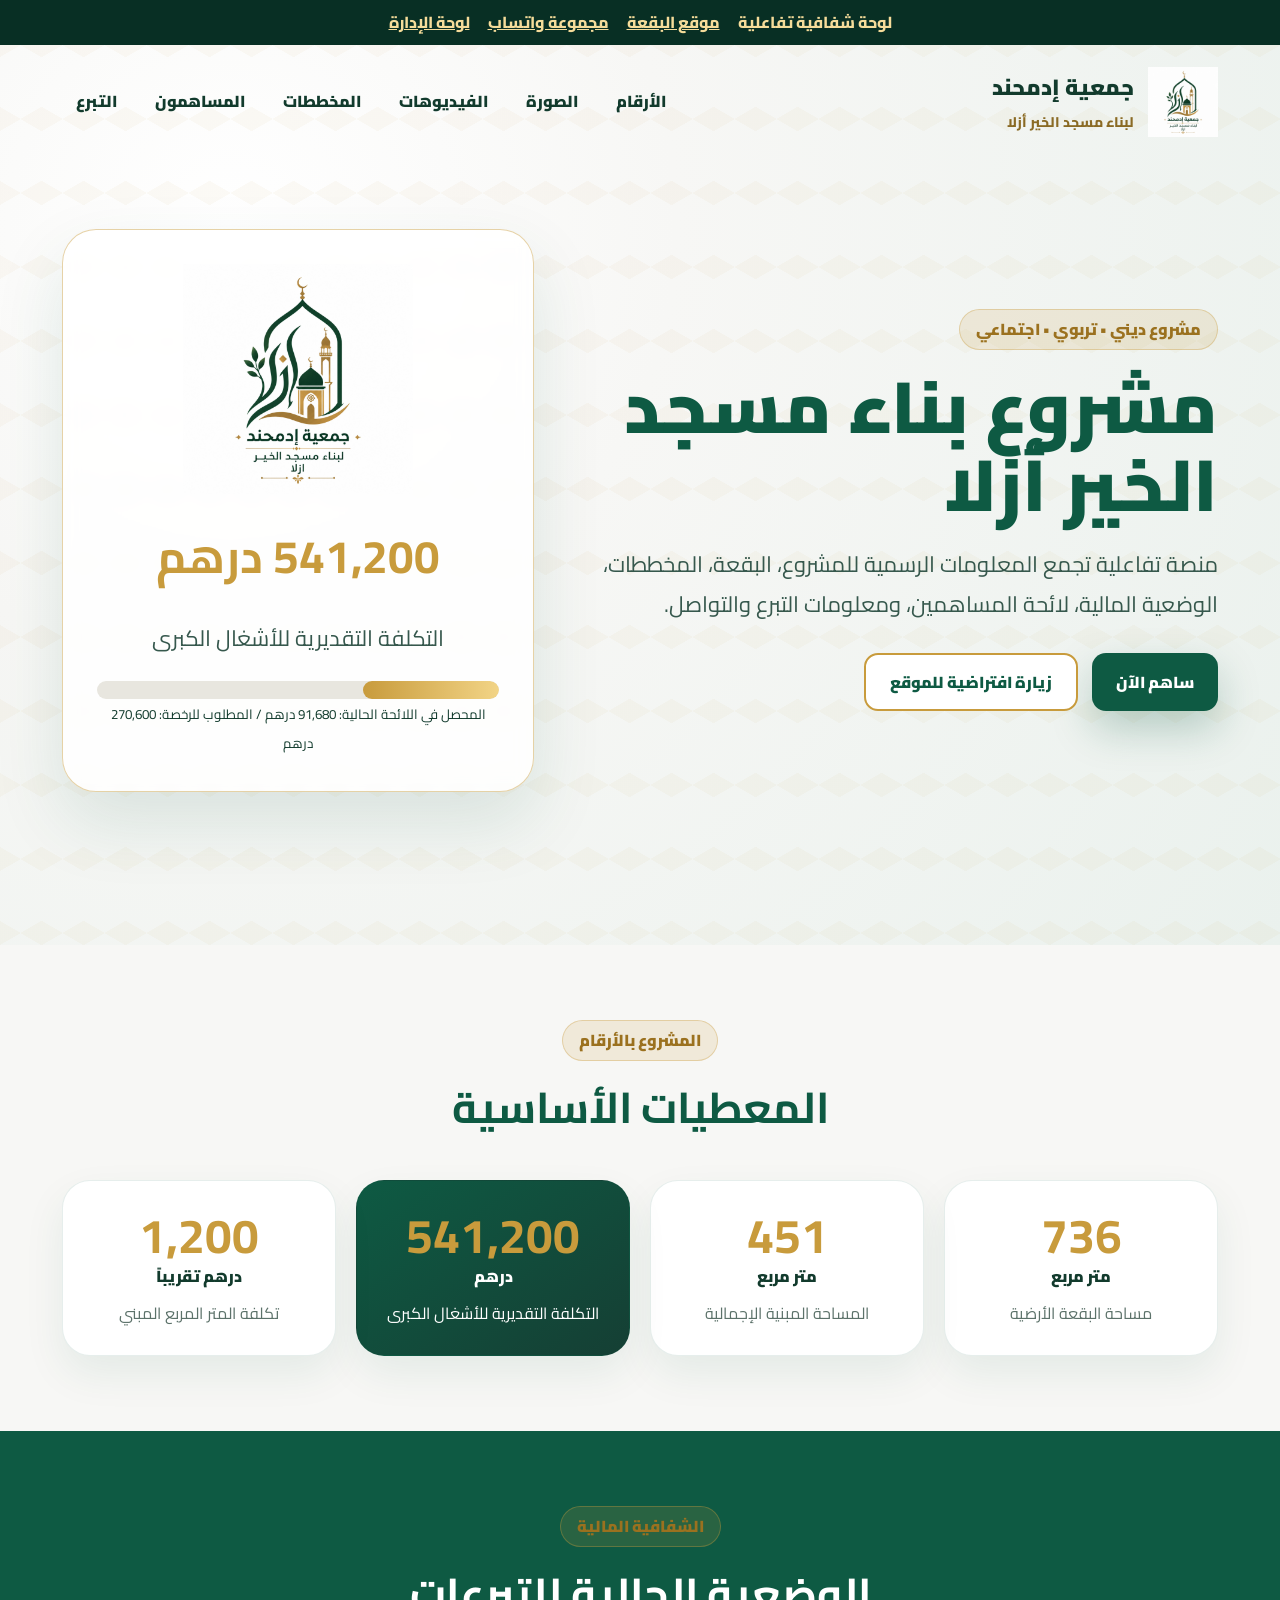
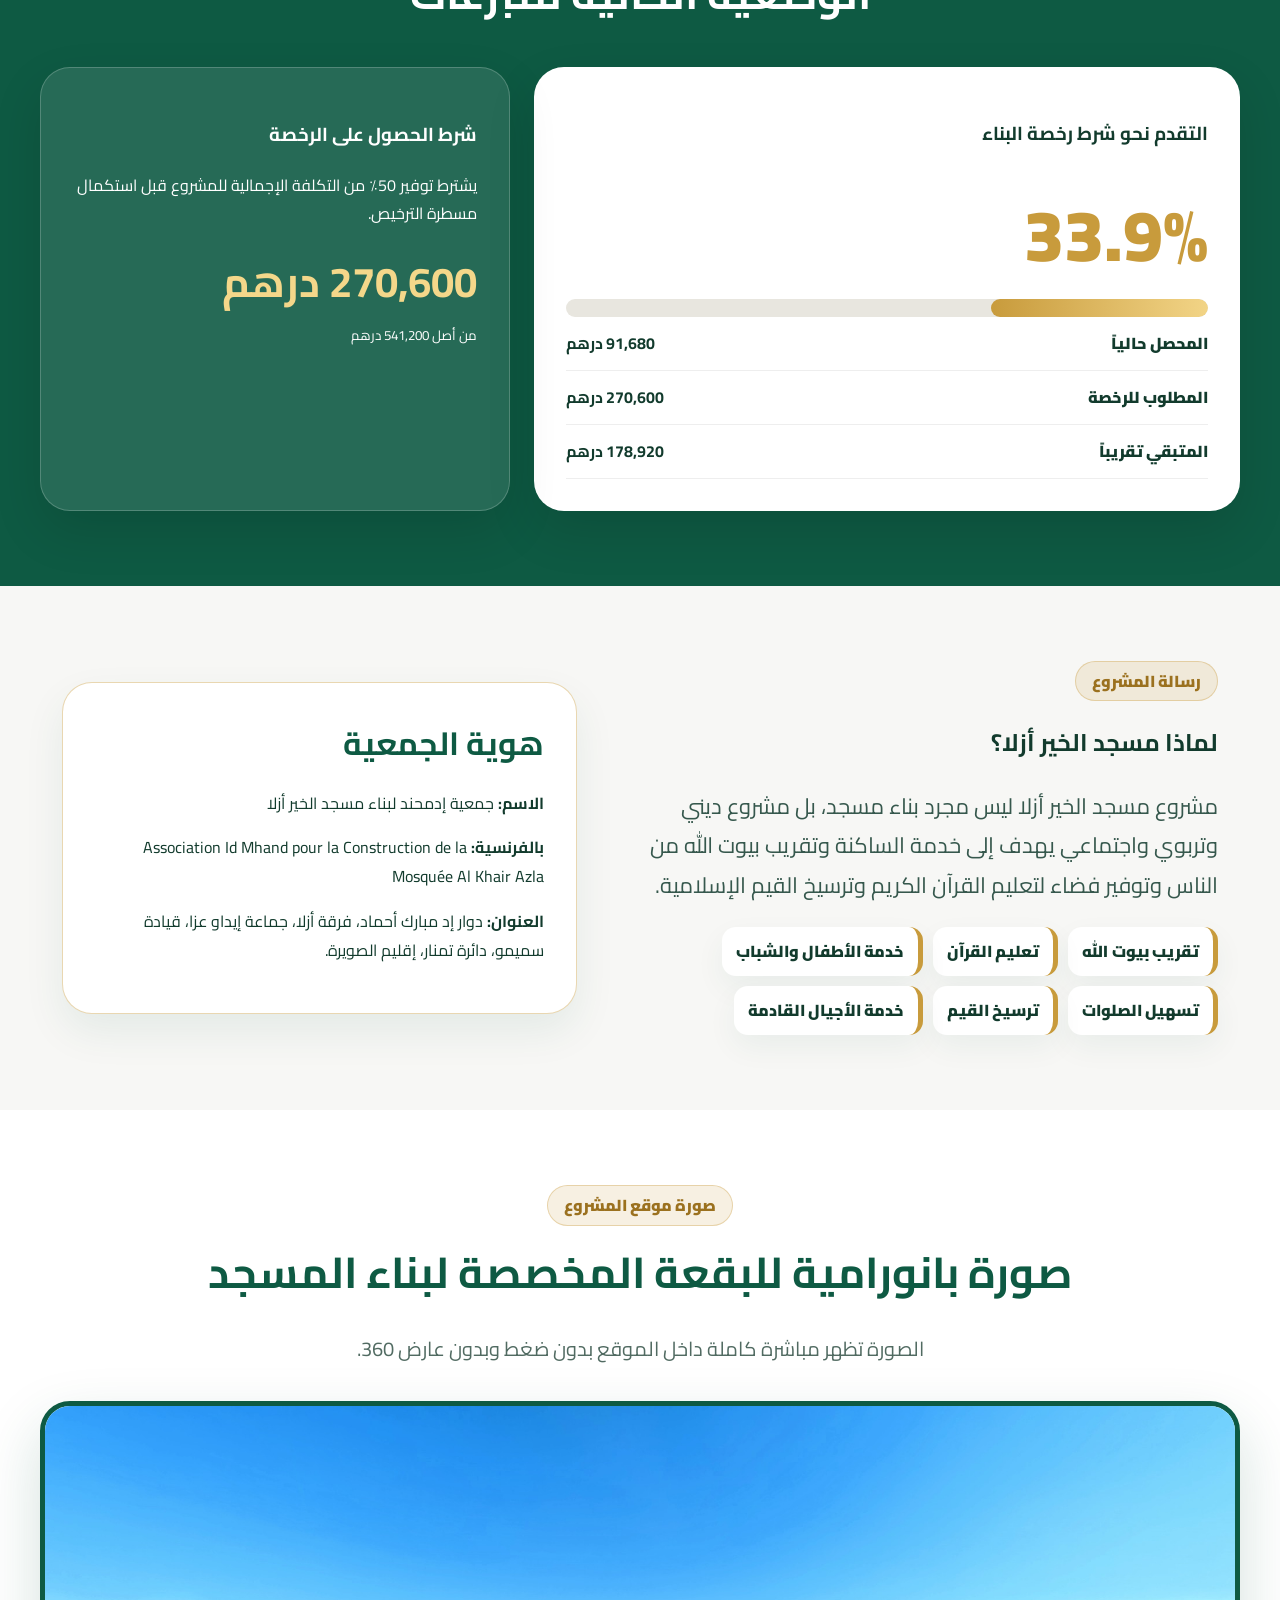
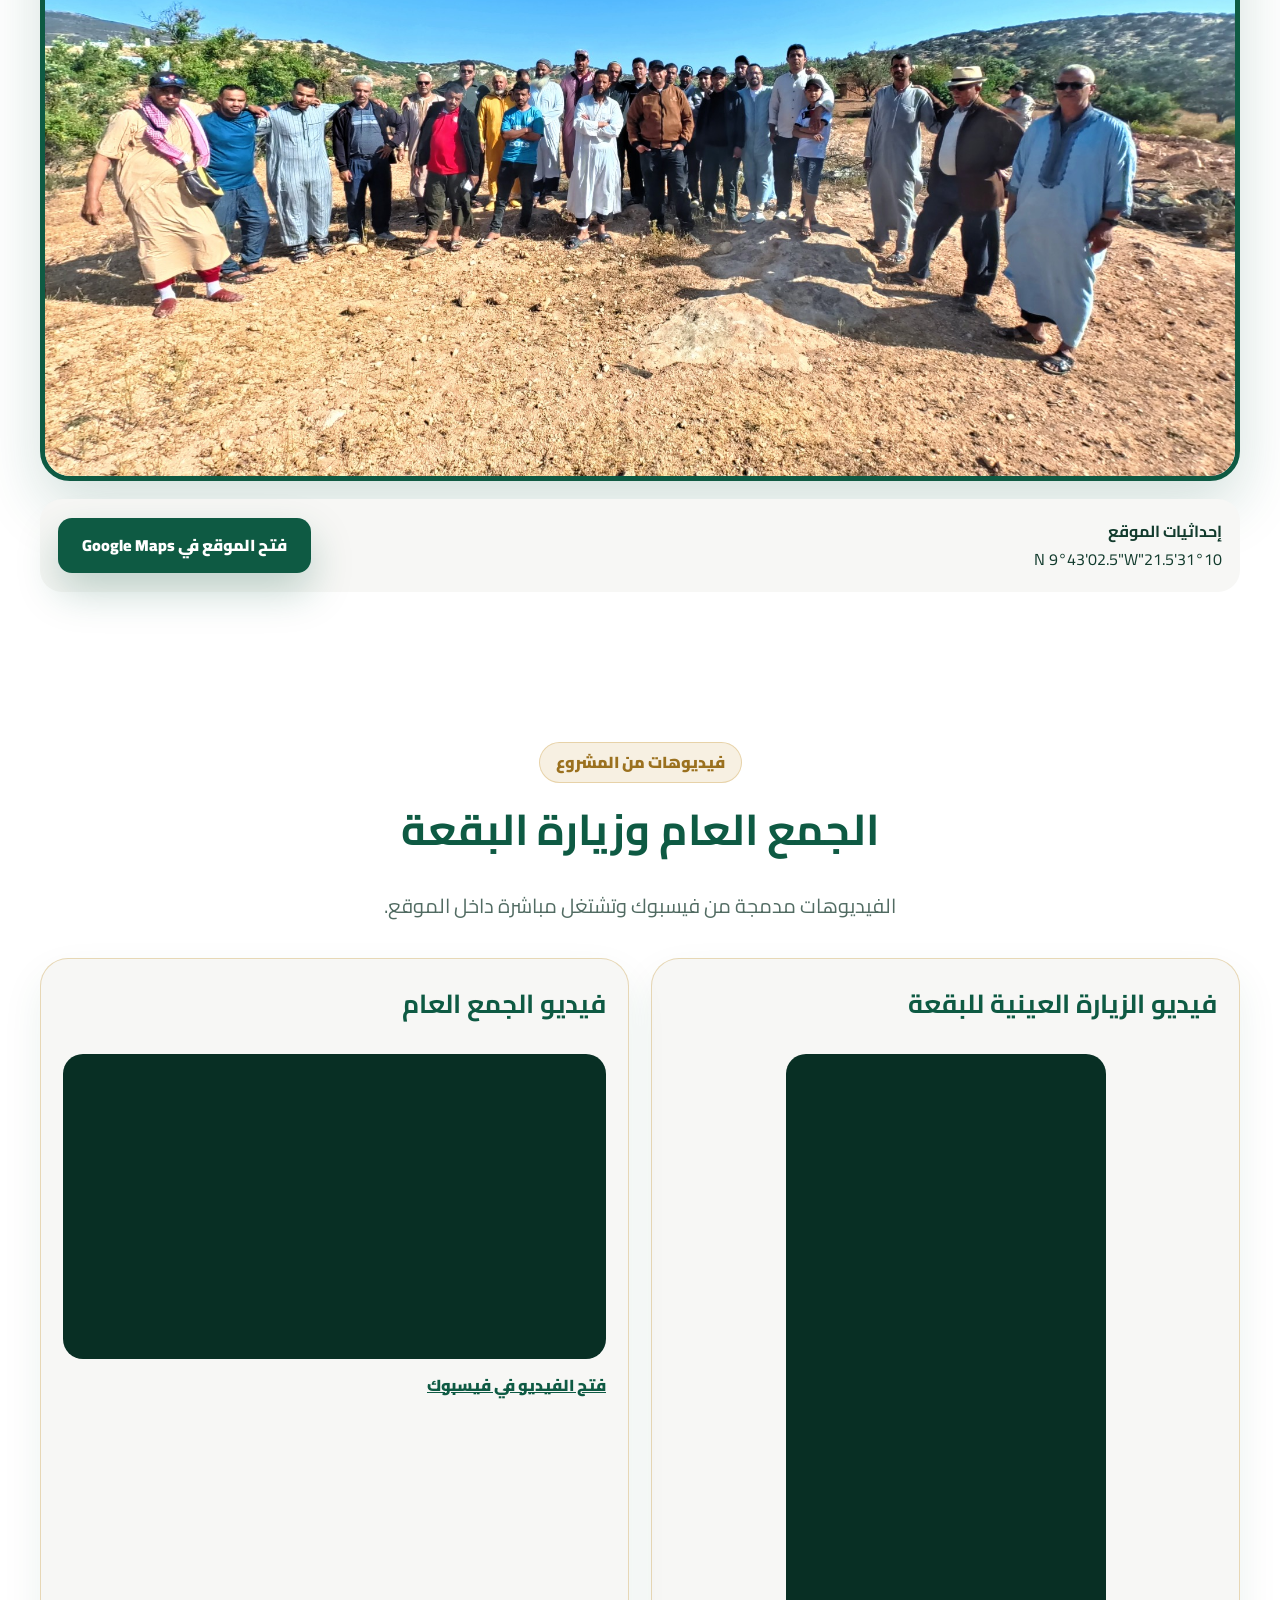
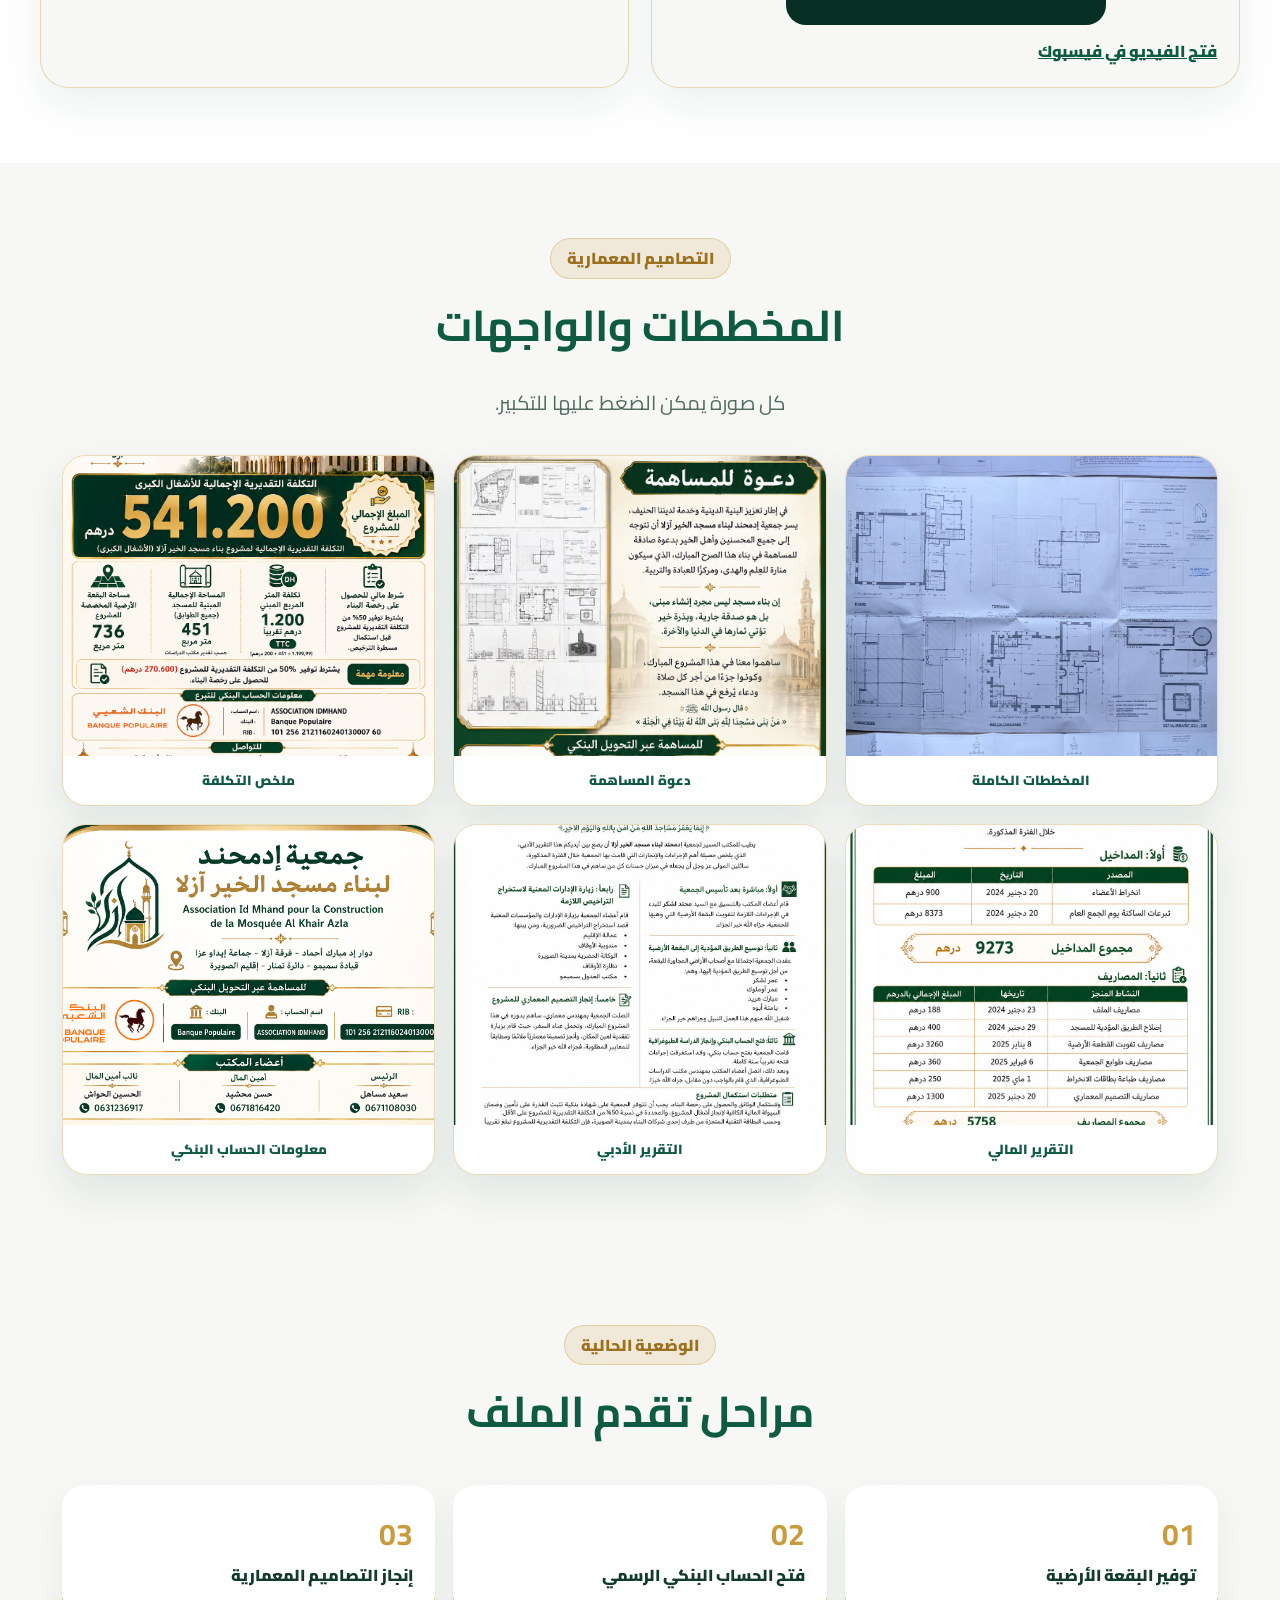
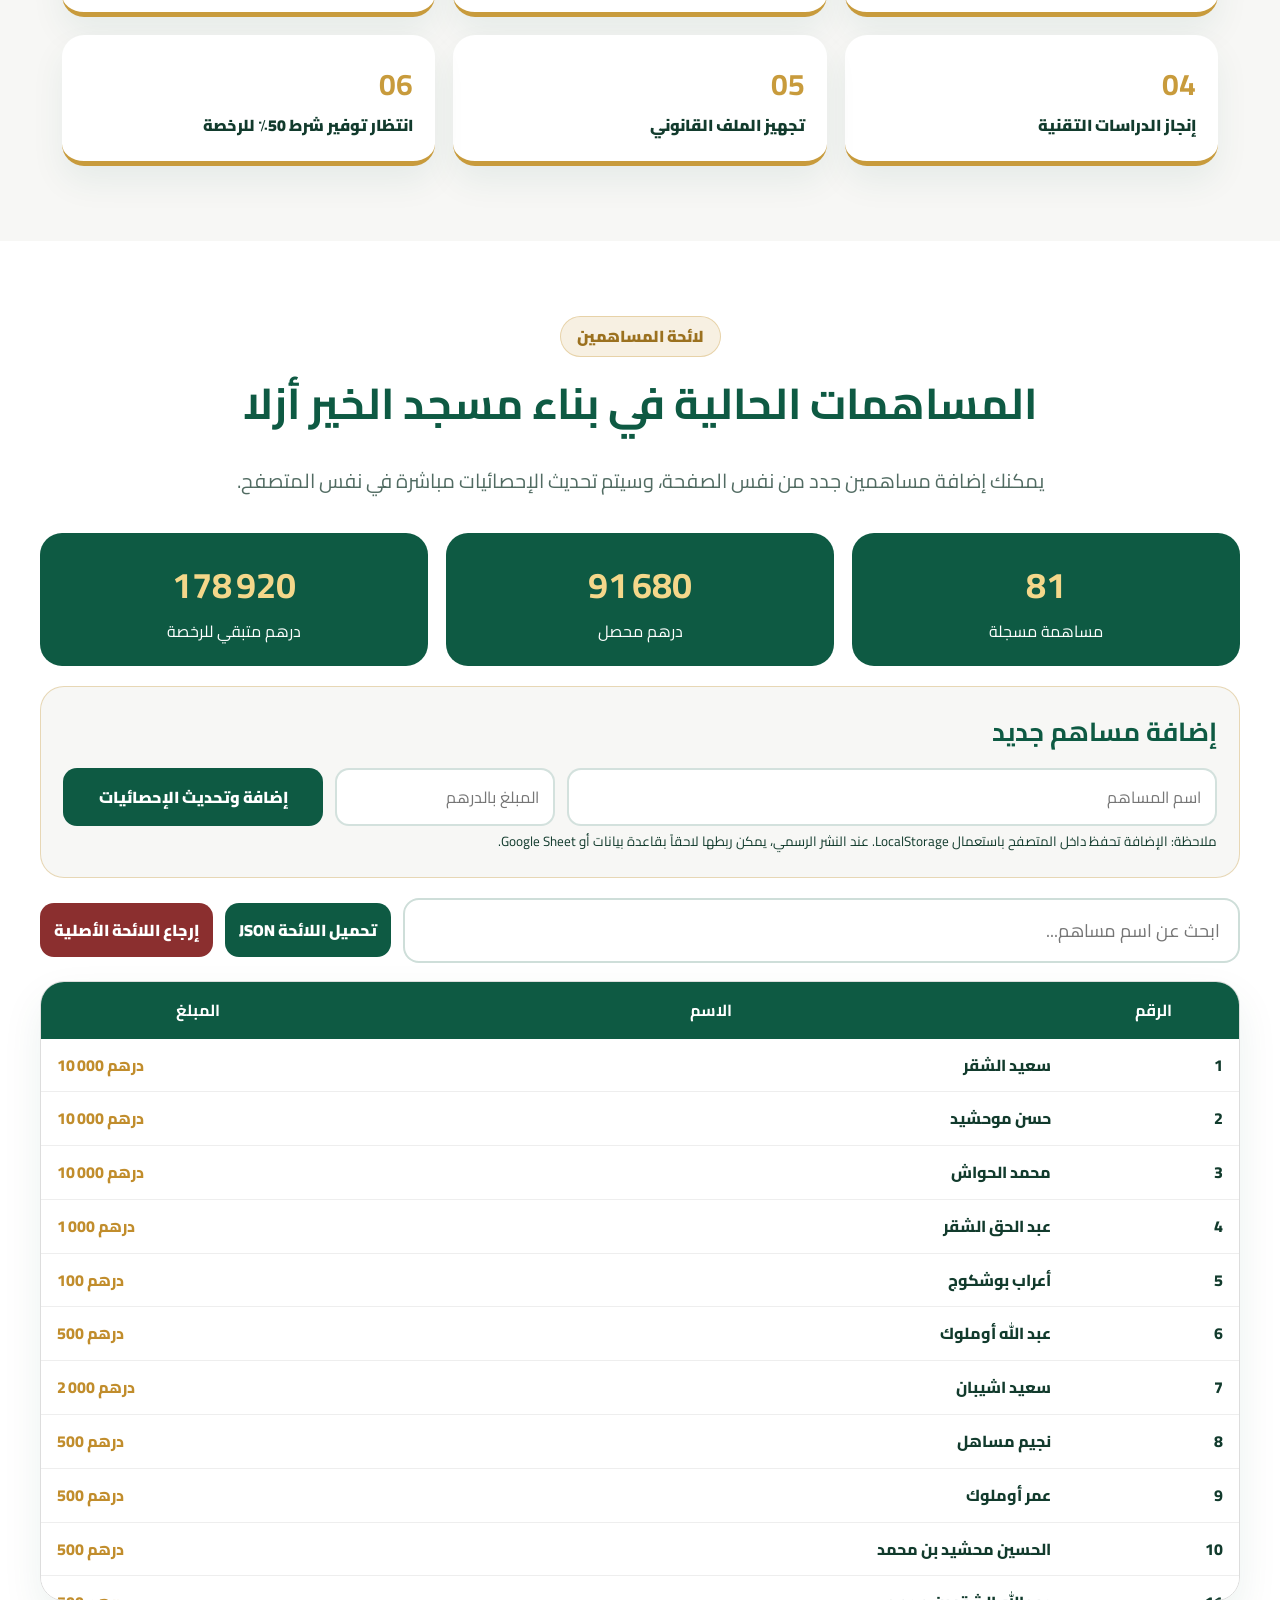
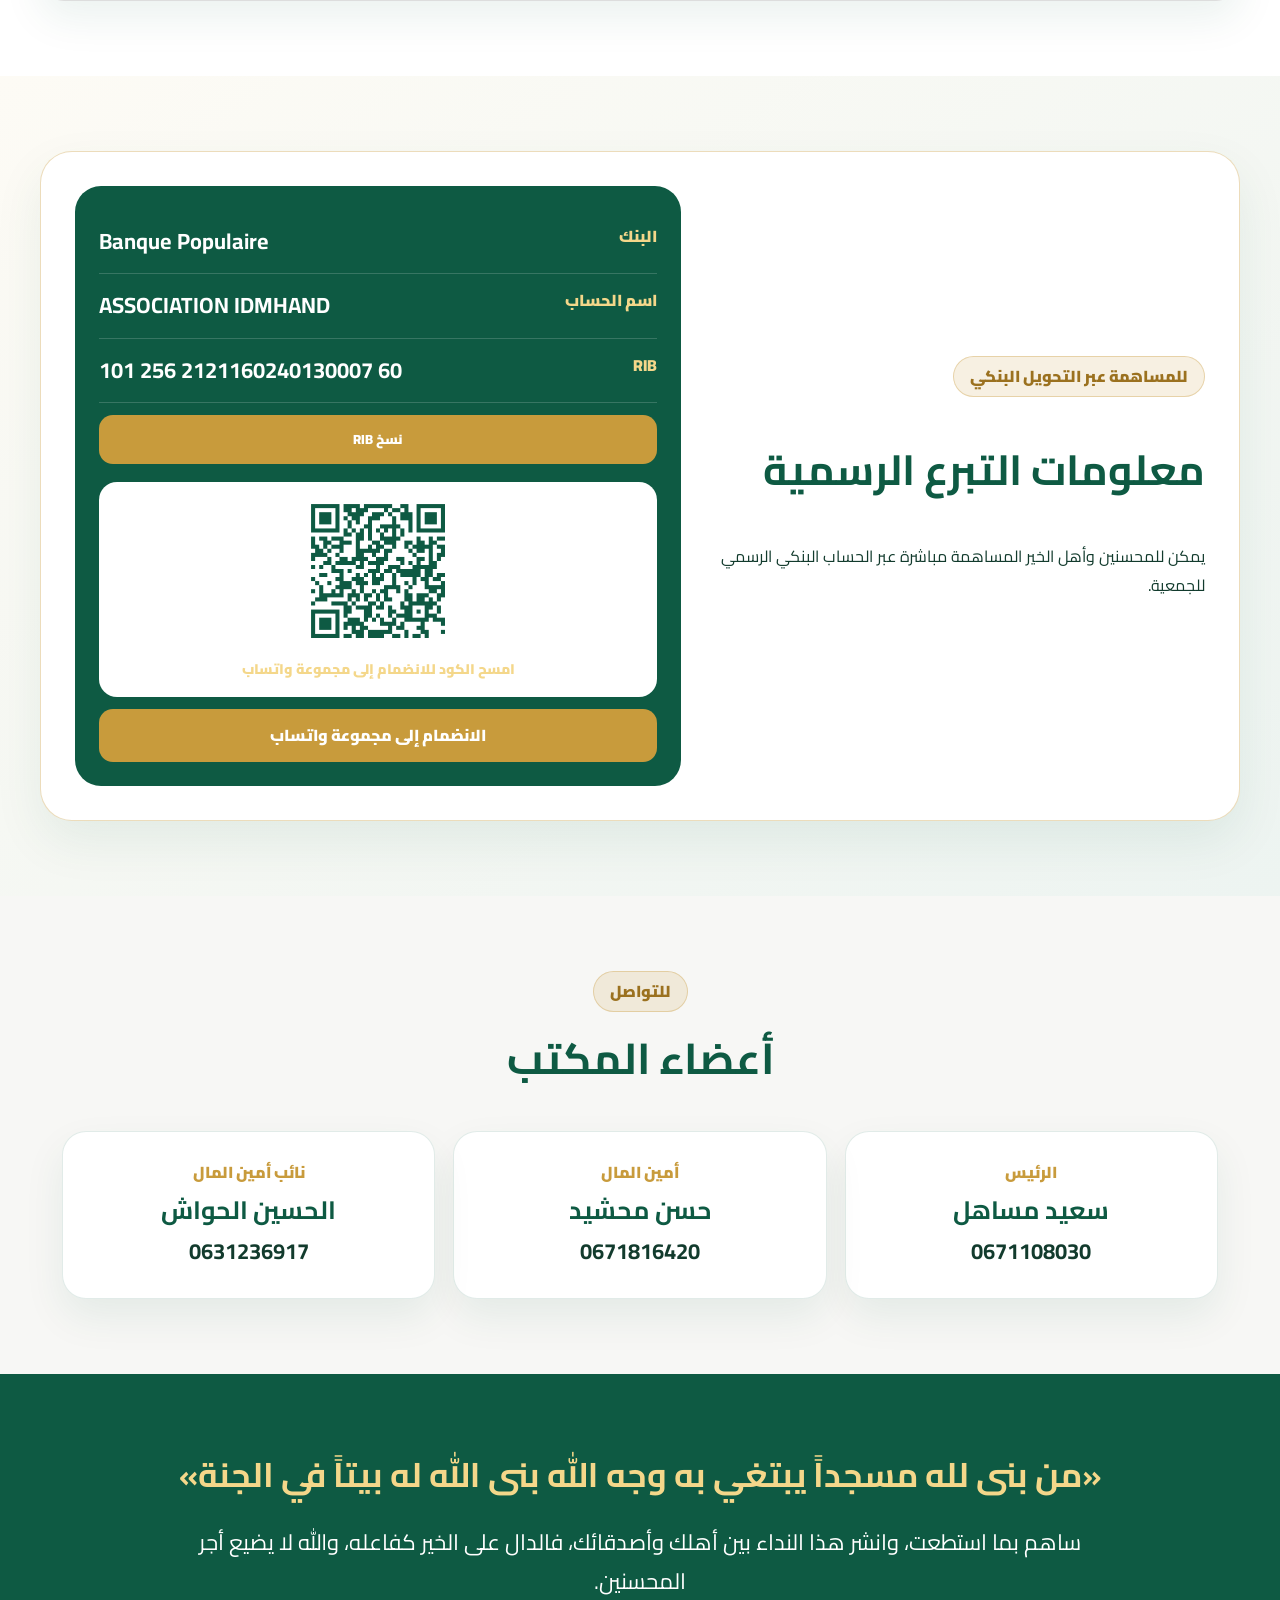
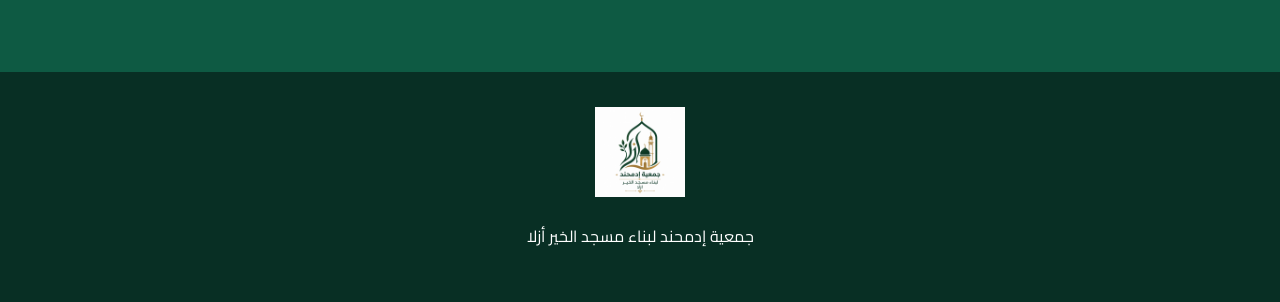
==== commit af0953ab: "Add files via upload" ====
--- a/index.html
+++ b/index.html
@@ -14,7 +14,7 @@
 <div class="topbar">
   <span>لوحة شفافية تفاعلية</span>
   <a href="https://www.google.com/maps?q=31.172639,-9.717361" target="_blank">موقع البقعة</a>
-  <a href="https://chat.whatsapp.com/GsRTd8oCEROJWGJGu3ji2e" target="_blank">مجموعة واتساب</a>
+  <a href="https://chat.whatsapp.com/GsRTd8oCEROJWGJGu3ji2e" target="_blank">مجموعة واتساب</a><a href="admin.html">لوحة الإدارة</a>
 </div>
 
 <header class="hero" id="home">
@@ -108,21 +108,21 @@
 </section>
 
 <section class="section videos" id="videos">
-  <div class="head"><span>فيديوهات من المشروع</span><h2>الجمع العام وزيارة البقعة</h2><p>الفيديوهات مدمجة من فيسبوك وتشتغل مباشرة داخل الموقع عند النشر على الإنترنت.</p></div>
+  <div class="head"><span>فيديوهات من المشروع</span><h2>الجمع العام وزيارة البقعة</h2><p>الفيديوهات مدمجة من فيسبوك وتشتغل مباشرة داخل الموقع.</p></div>
   <div class="video-grid">
     <div class="video-card">
+      <h3>فيديو الزيارة العينية للبقعة</h3>
+      <div class="fb-video-embed vertical">
+        <iframe src="https://www.facebook.com/plugins/video.php?height=476&href=https%3A%2F%2Fwww.facebook.com%2Freel%2F969549762737028%2F&show_text=false&width=267&t=0" width="267" height="476" style="border:none;overflow:hidden" scrolling="no" frameborder="0" allowfullscreen="true" allow="autoplay; clipboard-write; encrypted-media; picture-in-picture; web-share" allowFullScreen="true"></iframe>
+      </div>
+      <a target="_blank" href="https://www.facebook.com/reel/969549762737028/">فتح الفيديو في فيسبوك</a>
+    </div>
+    <div class="video-card">
       <h3>فيديو الجمع العام</h3>
-      <div class="fb-video-embed">
-        <iframe src="https://www.facebook.com/plugins/video.php?href=https%3A%2F%2Fwww.facebook.com%2Fshare%2Fv%2F18qZ7YYp8c%2F&show_text=false&width=734" allowfullscreen="true" allow="autoplay; clipboard-write; encrypted-media; picture-in-picture; web-share"></iframe>
+      <div class="fb-video-embed wide">
+        <iframe src="https://www.facebook.com/plugins/video.php?height=314&href=https%3A%2F%2Fwww.facebook.com%2Freel%2F1496512302206537%2F&show_text=false&width=560&t=0" width="560" height="314" style="border:none;overflow:hidden" scrolling="no" frameborder="0" allowfullscreen="true" allow="autoplay; clipboard-write; encrypted-media; picture-in-picture; web-share" allowFullScreen="true"></iframe>
       </div>
-      <a target="_blank" href="https://www.facebook.com/share/v/18qZ7YYp8c/">فتح الفيديو في فيسبوك</a>
-    </div>
-    <div class="video-card">
-      <h3>فيديو زيارة البقعة</h3>
-      <div class="fb-video-embed">
-        <iframe src="https://www.facebook.com/plugins/video.php?href=https%3A%2F%2Fwww.facebook.com%2Freel%2F969549762737028&show_text=false&width=734" allowfullscreen="true" allow="autoplay; clipboard-write; encrypted-media; picture-in-picture; web-share"></iframe>
-      </div>
-      <a target="_blank" href="https://www.facebook.com/reel/969549762737028">فتح الفيديو في فيسبوك</a>
+      <a target="_blank" href="https://www.facebook.com/reel/1496512302206537/">فتح الفيديو في فيسبوك</a>
     </div>
   </div>
 </section>
@@ -195,6 +195,7 @@
       <p><span>اسم الحساب</span><b>ASSOCIATION IDMHAND</b></p>
       <p><span>RIB</span><b id="rib">101 256 2121160240130007 60</b></p>
       <button onclick="copyRib()">نسخ RIB</button>
+      <div class="qr-box"><img src="assets/whatsapp_qr.png" alt="QR واتساب"><span>امسح الكود للانضمام إلى مجموعة واتساب</span></div>
       <a href="https://chat.whatsapp.com/GsRTd8oCEROJWGJGu3ji2e" target="_blank">الانضمام إلى مجموعة واتساب</a>
     </div>
   </div>
@@ -225,6 +226,7 @@
 <script>
 const contributors = [{"n": 1, "name": "سعيد الشقر", "amount": 10000}, {"n": 2, "name": "حسن موحشيد", "amount": 10000}, {"n": 3, "name": "محمد الحواش", "amount": 10000}, {"n": 4, "name": "عبد الحق الشقر", "amount": 1000}, {"n": 5, "name": "أعراب بوشكوج", "amount": 100}, {"n": 6, "name": "عبد الله أوملوك", "amount": 500}, {"n": 7, "name": "سعيد اشيبان", "amount": 2000}, {"n": 8, "name": "نجيم مساهل", "amount": 500}, {"n": 9, "name": "عمر أوملوك", "amount": 500}, {"n": 10, "name": "الحسين محشيد بن محمد", "amount": 500}, {"n": 11, "name": "عبد الله الشقر بن محمد", "amount": 500}, {"n": 12, "name": "عمر سقران", "amount": 500}, {"n": 13, "name": "حميد تزيت", "amount": 1000}, {"n": 14, "name": "الحسين أوملوك", "amount": 1000}, {"n": 15, "name": "إبراهيم الحواش", "amount": 1000}, {"n": 16, "name": "***** محشيد", "amount": 5000}, {"n": 17, "name": "مبارك مهوس", "amount": 300}, {"n": 18, "name": "عبد الكريم مساهل", "amount": 200}, {"n": 19, "name": "سعيد أوملوك", "amount": 300}, {"n": 20, "name": "عبد الكريم أوملوك بالحاج", "amount": 500}, {"n": 21, "name": "رشيد أولعواد", "amount": 500}, {"n": 22, "name": "علال أولعياشي", "amount": 300}, {"n": 23, "name": "عبد الله بن جدي", "amount": 200}, {"n": 24, "name": "تكريج محمد", "amount": 600}, {"n": 25, "name": "عاطف مسكالة", "amount": 500}, {"n": 26, "name": "مساهل بوجمعة بن أحمد", "amount": 10000}, {"n": 27, "name": "محسن ادعدي", "amount": 200}, {"n": 28, "name": "الحسين اضراوي", "amount": 200}, {"n": 29, "name": "مصطفى أوملوك بن الحسن", "amount": 500}, {"n": 30, "name": "الحسين بوزيد", "amount": 200}, {"n": 31, "name": "حسن دورو", "amount": 100}, {"n": 32, "name": "سي محمد مسافع (طنجة)", "amount": 10000}, {"n": 33, "name": "محسن سميمو", "amount": 200}, {"n": 34, "name": "أعراب تزيت", "amount": 500}, {"n": 35, "name": "عبد الكريم أوملوك بن محمد", "amount": 300}, {"n": 36, "name": "عبد اللطيف أوملوك", "amount": 1000}, {"n": 37, "name": "محسن أزلا", "amount": 250}, {"n": 38, "name": "محمد هريد بن مبارك", "amount": 800}, {"n": 39, "name": "محمد من سميمو", "amount": 400}, {"n": 40, "name": "الغشيم محمد", "amount": 400}, {"n": 41, "name": "أمخين محمد", "amount": 40}, {"n": 42, "name": "أحمد الحواش بن محمد (أوبوسلام)", "amount": 1000}, {"n": 43, "name": "محسن إداوعزا", "amount": 500}, {"n": 44, "name": "محمد أوملوك بن الحسين", "amount": 500}, {"n": 45, "name": "إسماعيل العواد", "amount": 500}, {"n": 46, "name": "محسن من طرف بوالنصيحات", "amount": 1000}, {"n": 47, "name": "محسنة إدمحشيد", "amount": 200}, {"n": 48, "name": "الحسين أوملوك بالحاج", "amount": 100}, {"n": 49, "name": "سعيد بوزيد", "amount": 200}, {"n": 50, "name": "محمد أوملوك (بنطالب)", "amount": 200}, {"n": 51, "name": "محسن", "amount": 190}, {"n": 52, "name": "محسنة من طرف سعيد محشيد", "amount": 3100}, {"n": 53, "name": "محمد أمحند محشيد", "amount": 2500}, {"n": 54, "name": "الطيب الحواش", "amount": 1000}, {"n": 55, "name": "الحسين الفاضل", "amount": 200}, {"n": 56, "name": "عمر مساهل", "amount": 200}, {"n": 57, "name": "حسن مساهل إيها", "amount": 100}, {"n": 58, "name": "عمر اكزاز", "amount": 200}, {"n": 59, "name": "سعيد بيسلمان", "amount": 100}, {"n": 60, "name": "سليم أوملوك", "amount": 200}, {"n": 61, "name": "موليد أوملوك بن الحسين", "amount": 200}, {"n": 62, "name": "محمد تمايشت", "amount": 300}, {"n": 63, "name": "عبد الله بوحسون بن إبراهيم", "amount": 100}, {"n": 64, "name": "محمد مساهل بن مبارك إيها", "amount": 200}, {"n": 65, "name": "حسن بن محمد امبارك محشيد", "amount": 500}, {"n": 66, "name": "الحسين تازيت بن أحمد", "amount": 300}, {"n": 67, "name": "محسن أزلا", "amount": 100}, {"n": 68, "name": "محسن تيدزي", "amount": 50}, {"n": 69, "name": "سعيد ازروال", "amount": 300}, {"n": 70, "name": "عقيزة لحسن", "amount": 200}, {"n": 71, "name": "عمر عابد", "amount": 700}, {"n": 72, "name": "محسنة إدمحند", "amount": 200}, {"n": 73, "name": "أحمد الحواش مسافع", "amount": 2500}, {"n": 74, "name": "رقية بن بيهي أومجوض", "amount": 250}, {"n": 75, "name": "اخباز عمر إداوعزا", "amount": 200}, {"n": 76, "name": "محسنة إدالحواش", "amount": 200}, {"n": 77, "name": "محسنة إدمساهل", "amount": 100}, {"n": 78, "name": "محسنة إدمساهل", "amount": 200}, {"n": 79, "name": "محسنة إدمساهل", "amount": 200}, {"n": 80, "name": "لحسن ارعاي", "amount": 200}, {"n": 81, "name": "محسنة إدمحشيد", "amount": 100}];
 </script>
+<script src="firebase-config.js"></script>
 <script src="script.js"></script>
 </body>
 </html>
--- a/style.css
+++ b/style.css
@@ -89,3 +89,76 @@
   .video-grid,.add-grid,.tools-row{grid-template-columns:1fr}
   .normal-photo-wrap{border-radius:18px}
 }
+
+/* V7 Facebook embeds + QR */
+.fb-video-embed.vertical{
+  max-width:320px;
+  margin:auto;
+  aspect-ratio:267/476;
+}
+.fb-video-embed.wide{
+  aspect-ratio:560/314;
+}
+.fb-video-embed iframe{
+  width:100% !important;
+  height:100% !important;
+}
+.qr-box{
+  margin:18px 0 8px;
+  background:#fff;
+  color:#0e5a43;
+  border-radius:18px;
+  padding:14px;
+  text-align:center;
+}
+.qr-box img{width:150px;max-width:100%;display:block;margin:0 auto 8px}
+.qr-box span{font-weight:900;font-size:14px}
+.admin-warning{
+  background:#fff7df;
+  border:1px solid #e2bd62;
+  border-right:6px solid #c89b3c;
+  border-radius:16px;
+  padding:14px;
+  margin:14px 0;
+  color:#4b3910;
+  font-weight:800;
+}
+.admin-page{
+  min-height:100vh;
+  background:linear-gradient(145deg,#f7f7f5,#edf4f1);
+}
+.admin-wrap{
+  max-width:1100px;
+  margin:auto;
+  padding:30px 18px 70px;
+}
+.admin-panel{
+  background:#fff;
+  border:1px solid rgba(200,155,60,.35);
+  border-radius:28px;
+  padding:24px;
+  box-shadow:0 20px 50px rgba(14,90,67,.08);
+  margin-bottom:20px;
+}
+.admin-grid{
+  display:grid;
+  grid-template-columns:1fr 180px 180px;
+  gap:12px;
+}
+.admin-grid input,.admin-panel input,.admin-panel button{
+  font-family:inherit;
+  border-radius:14px;
+  border:2px solid rgba(14,90,67,.15);
+  padding:12px 14px;
+  font-size:16px;
+}
+.admin-panel button{
+  background:#0e5a43;
+  color:#fff;
+  border:0;
+  font-weight:900;
+  cursor:pointer;
+}
+.admin-panel .danger{background:#8b2f2f}
+.admin-table button{padding:8px 12px;margin:3px;border-radius:10px}
+@media(max-width:900px){.admin-grid{grid-template-columns:1fr}}
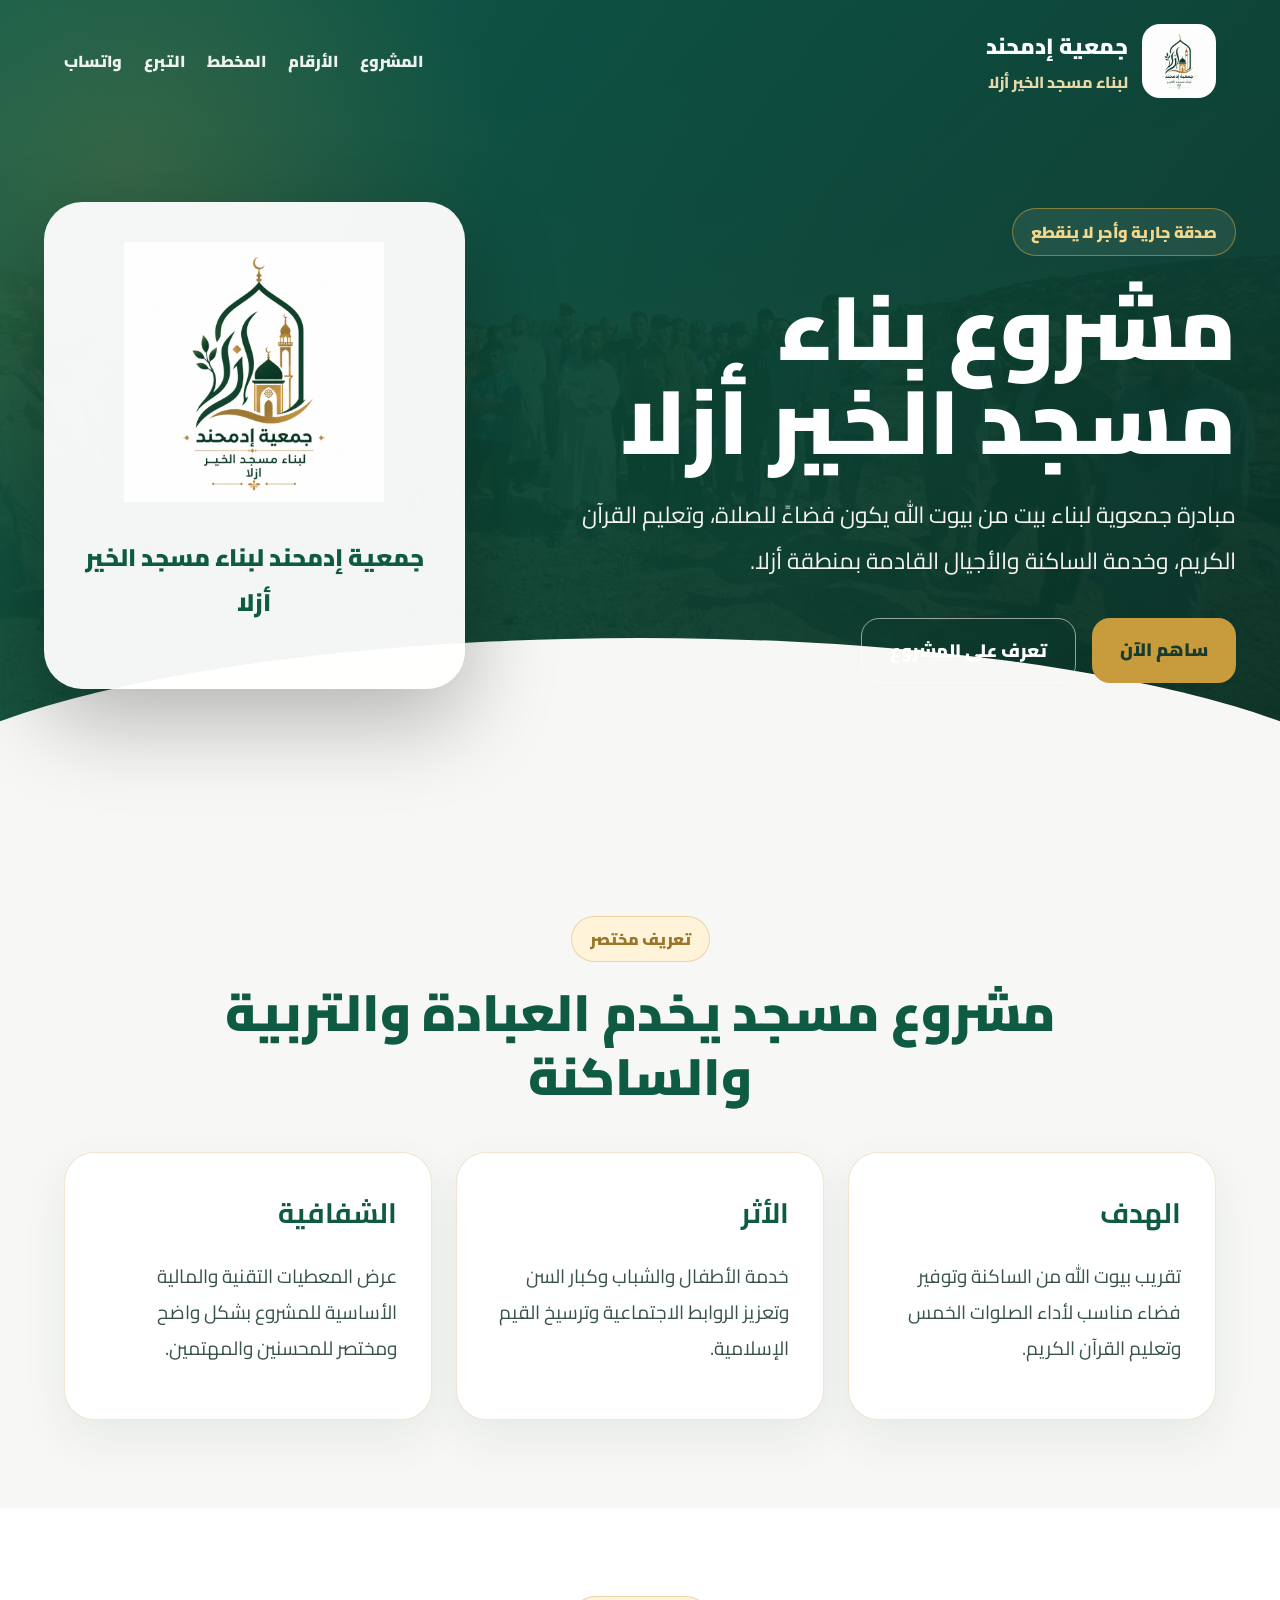
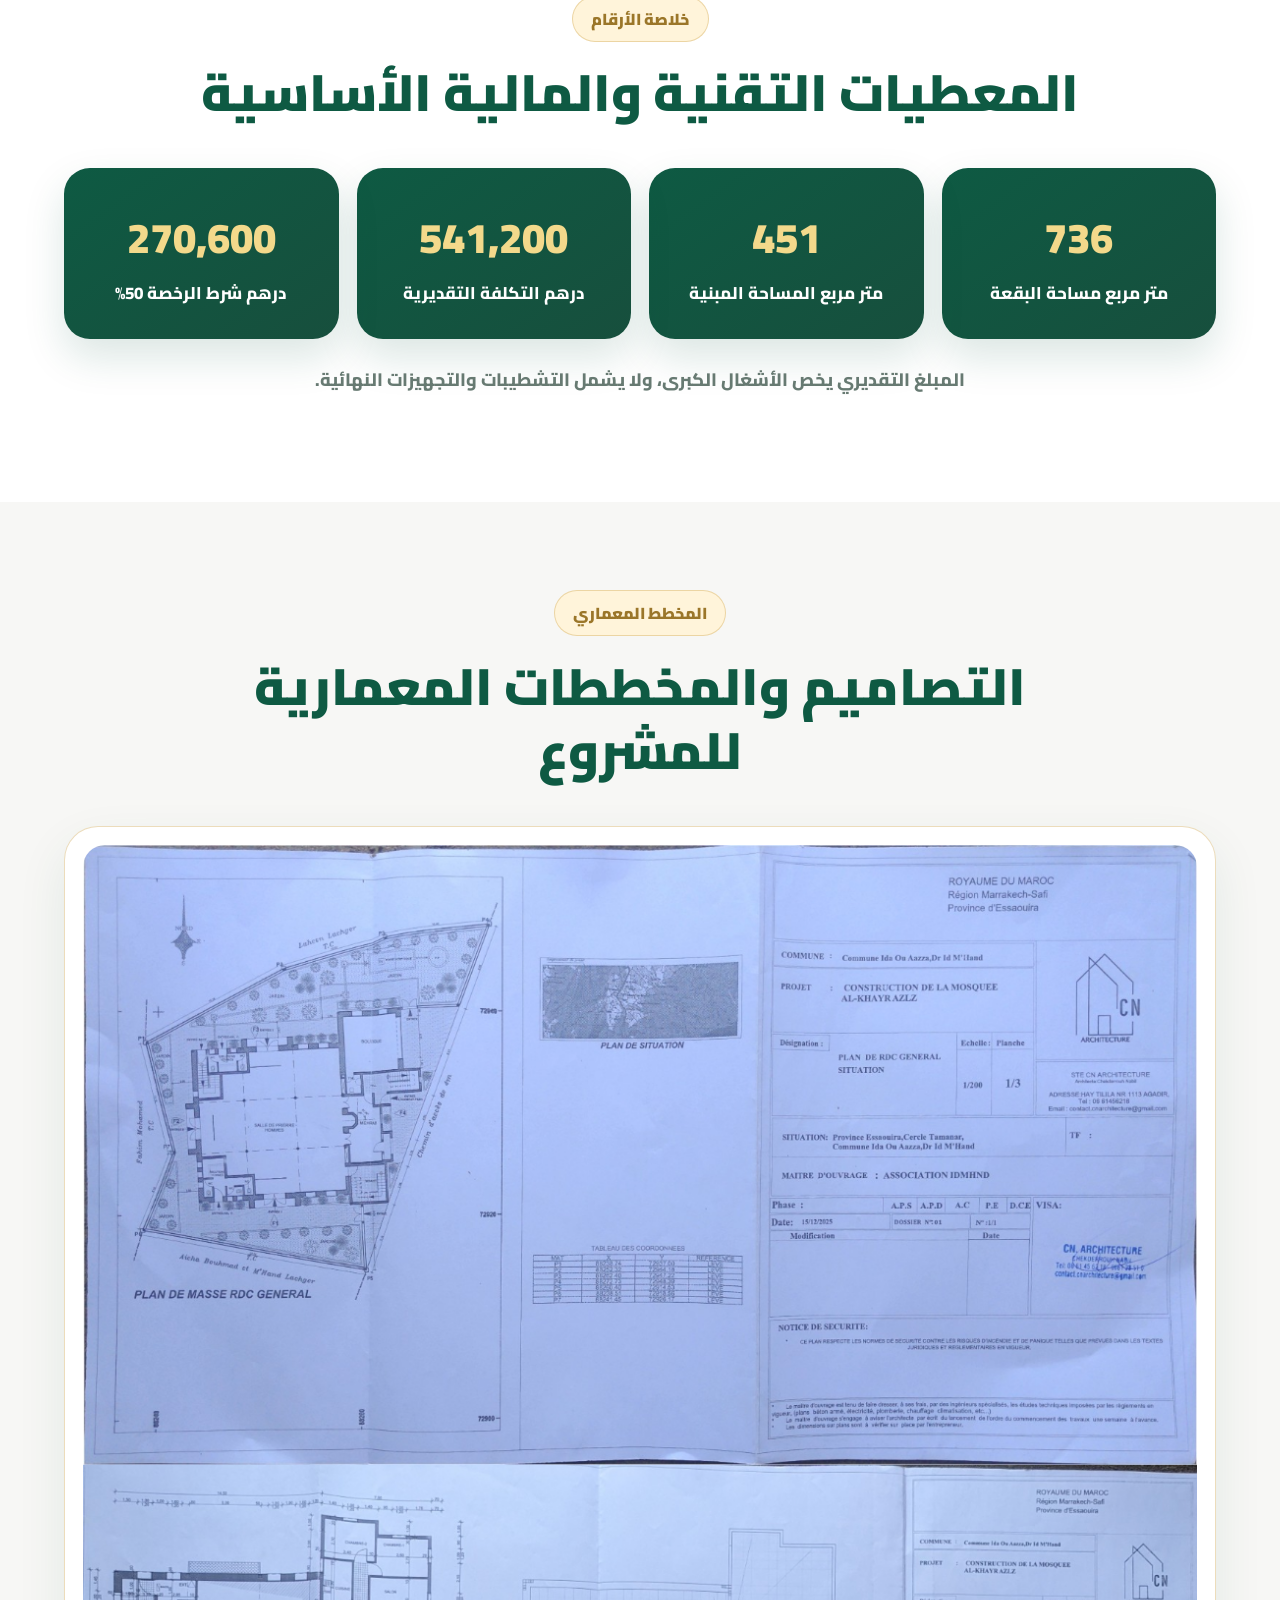
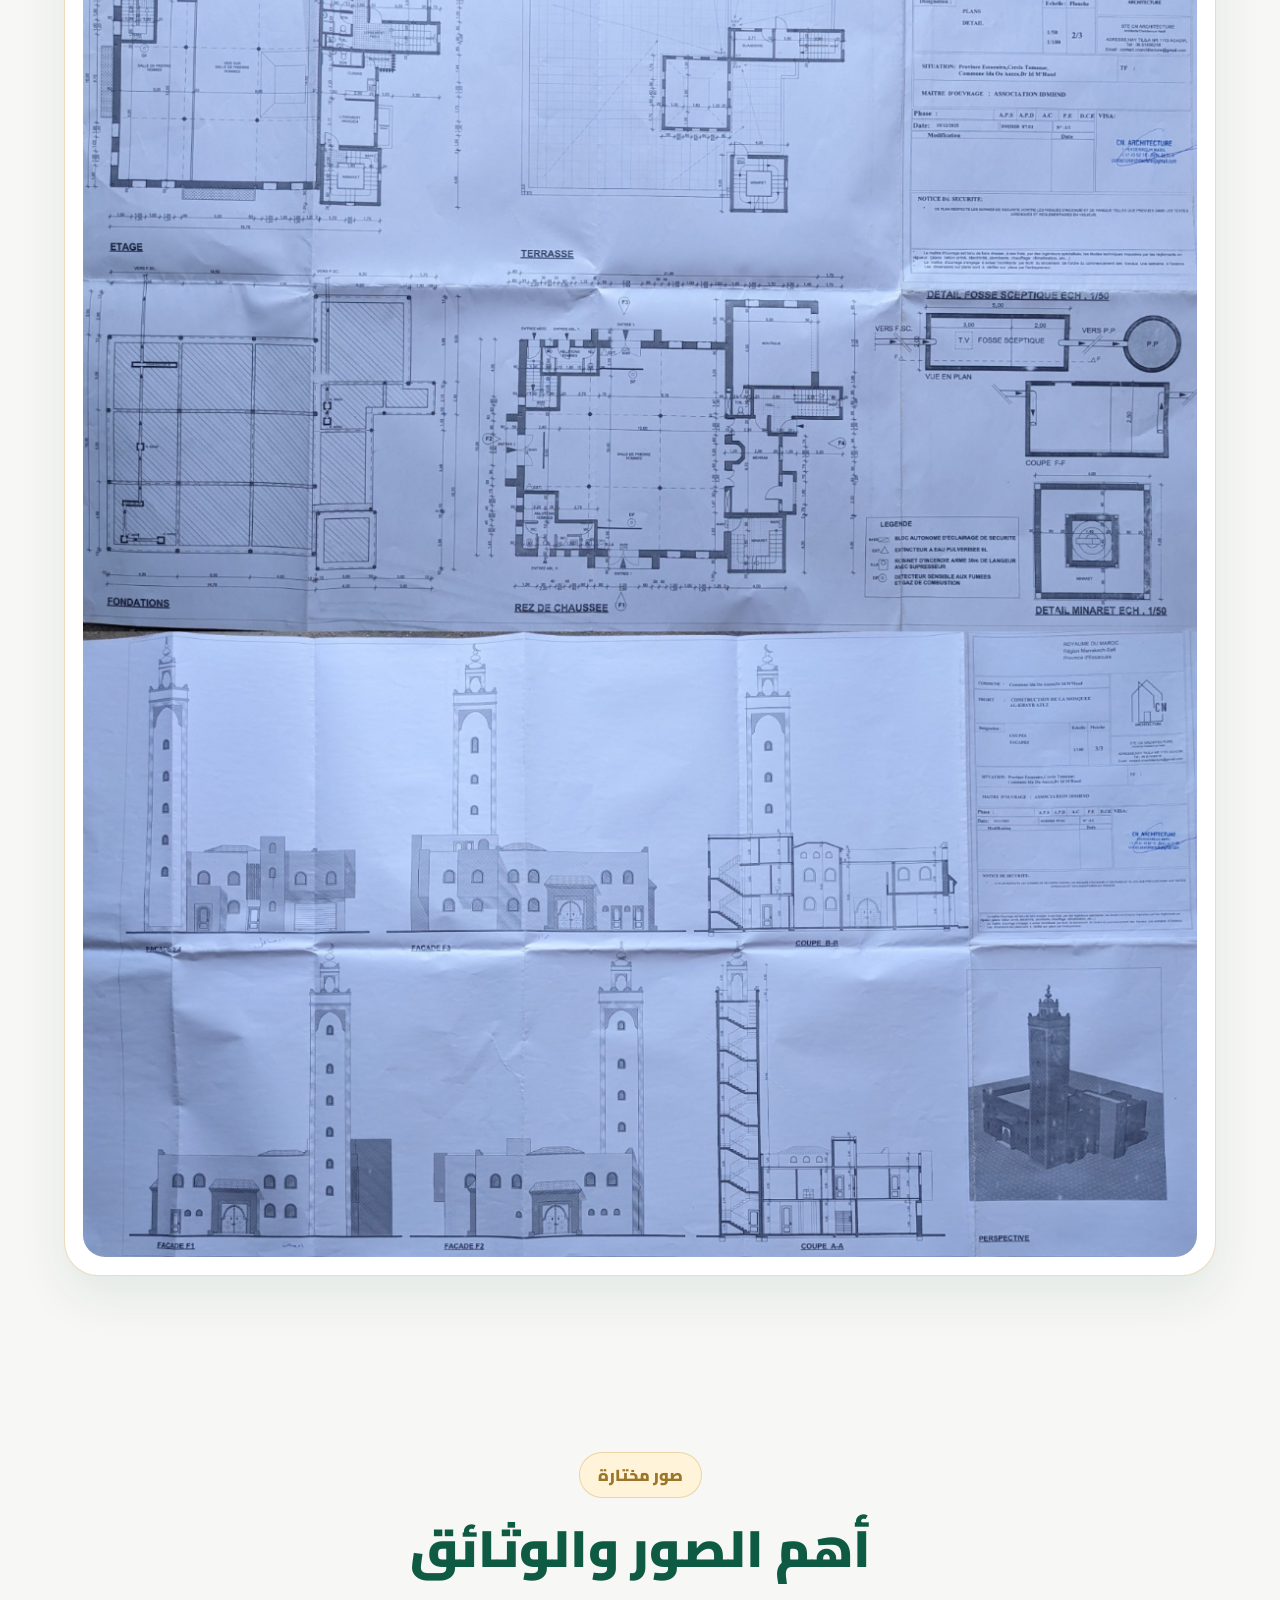
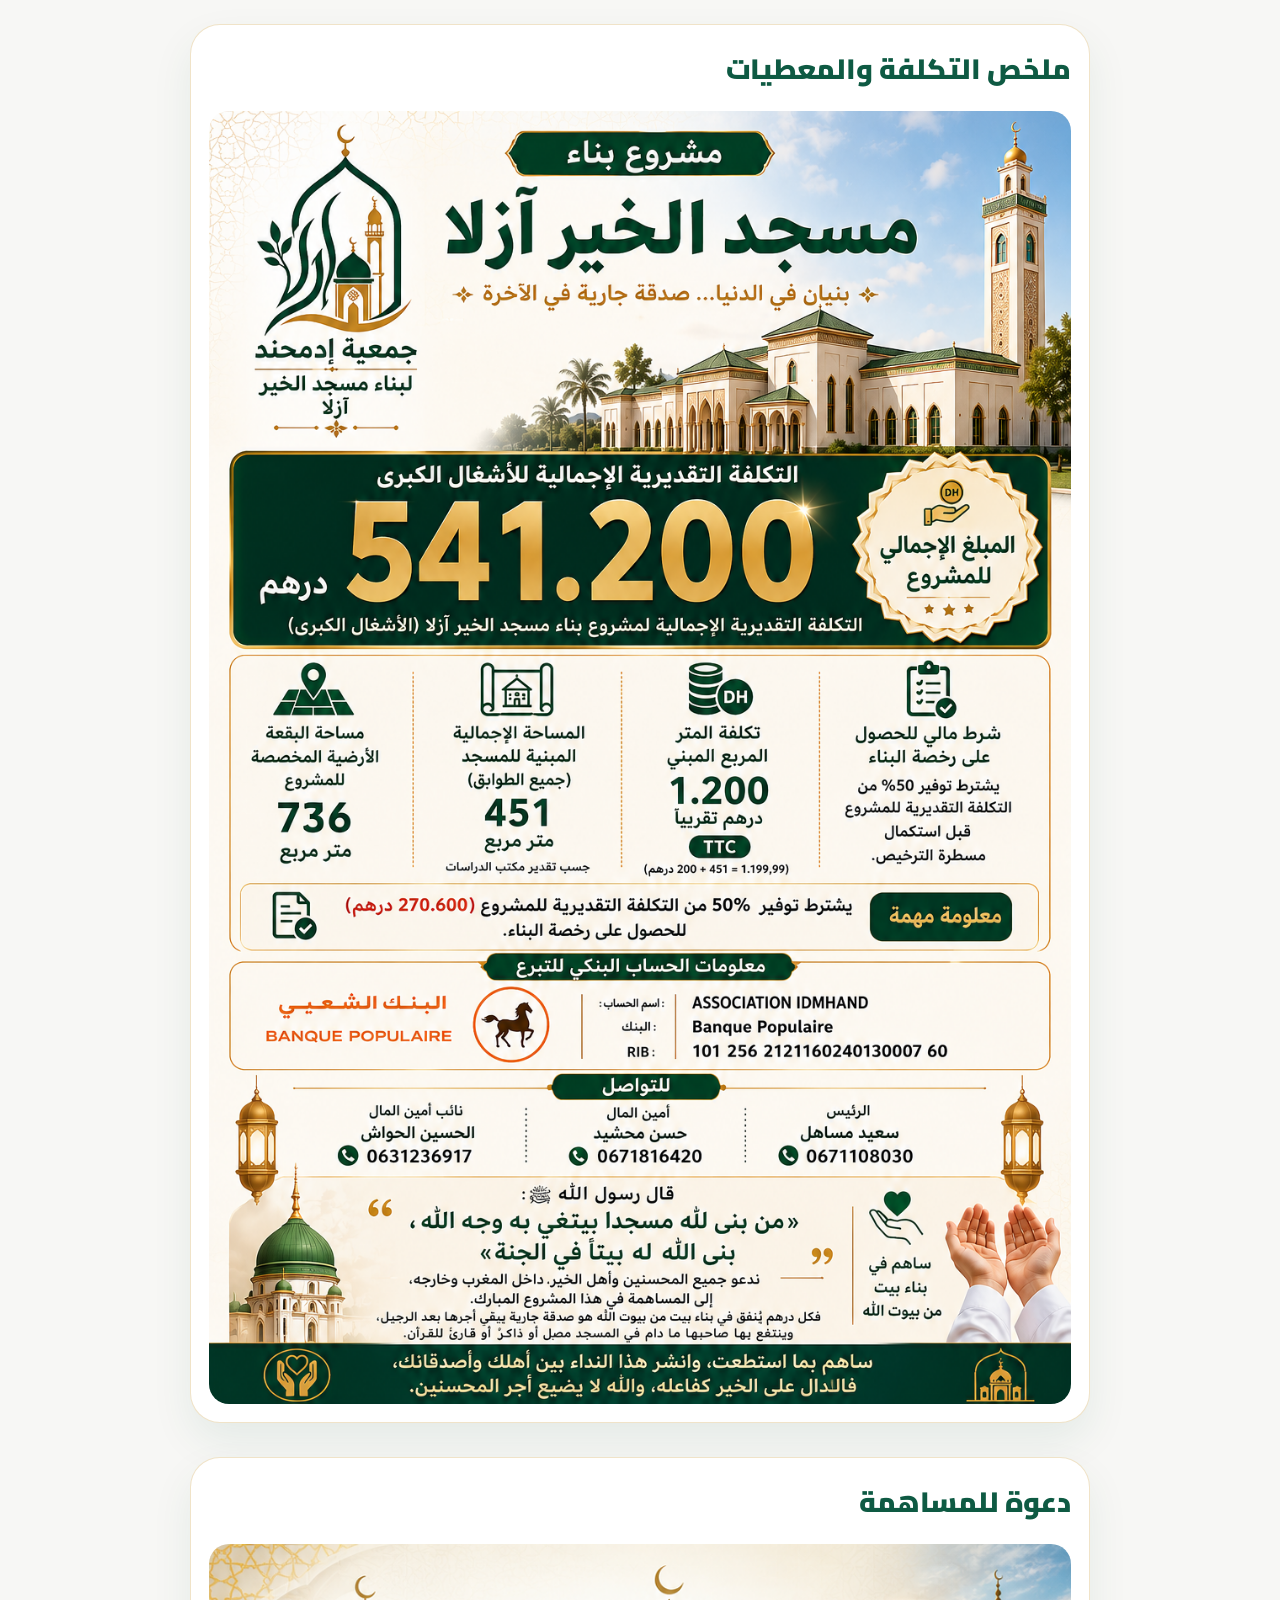
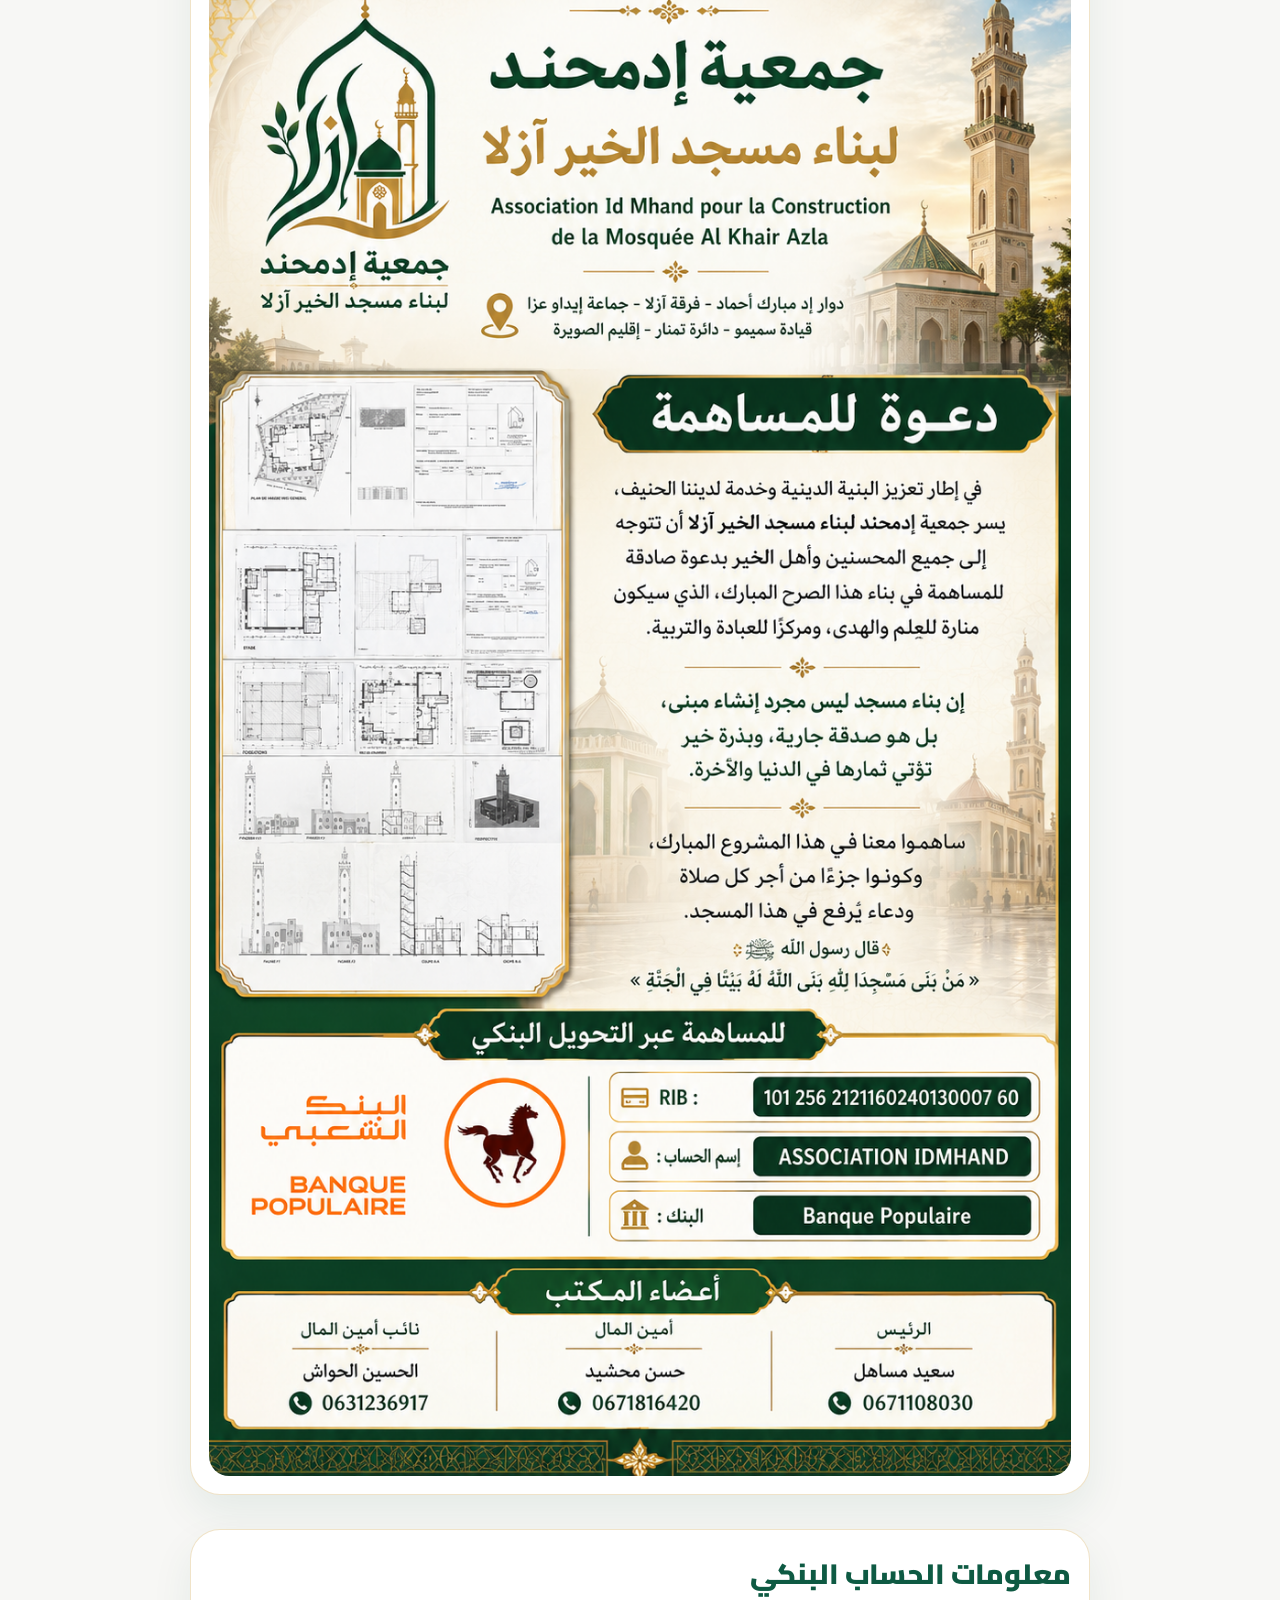
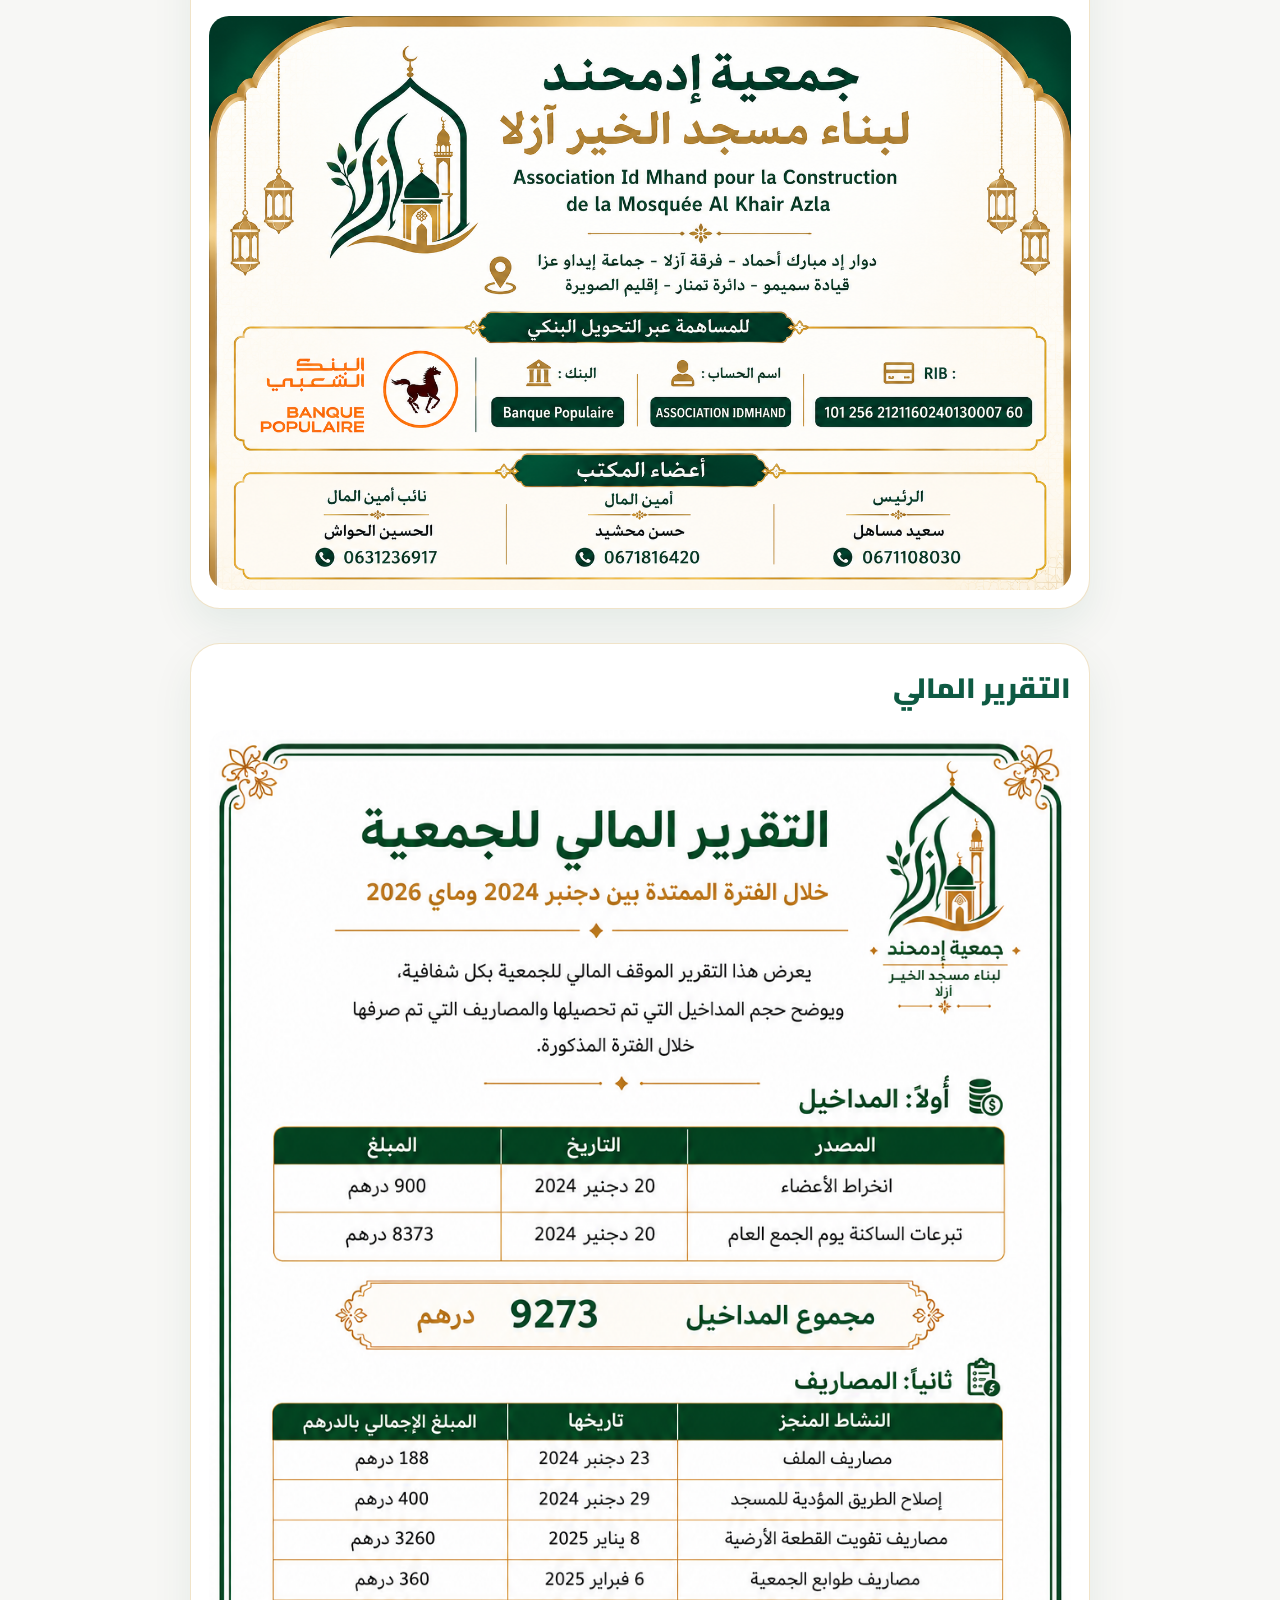
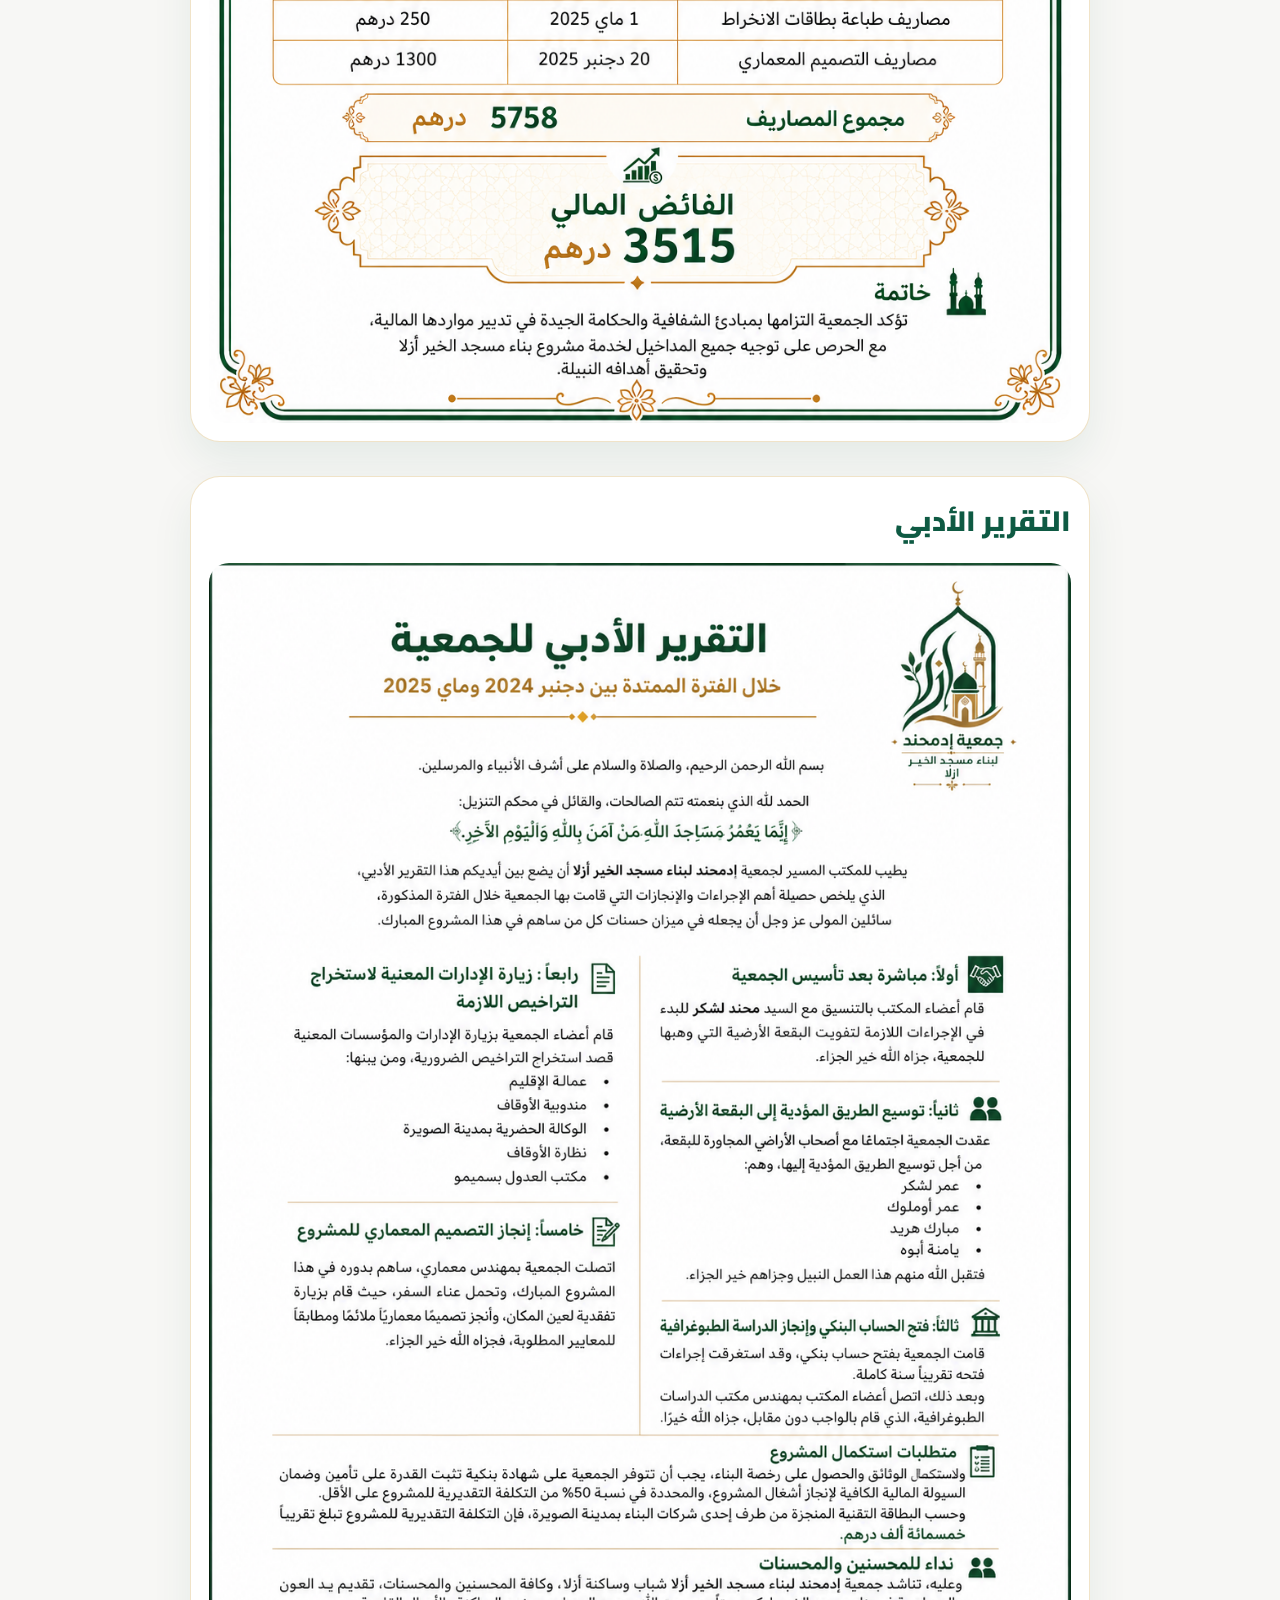
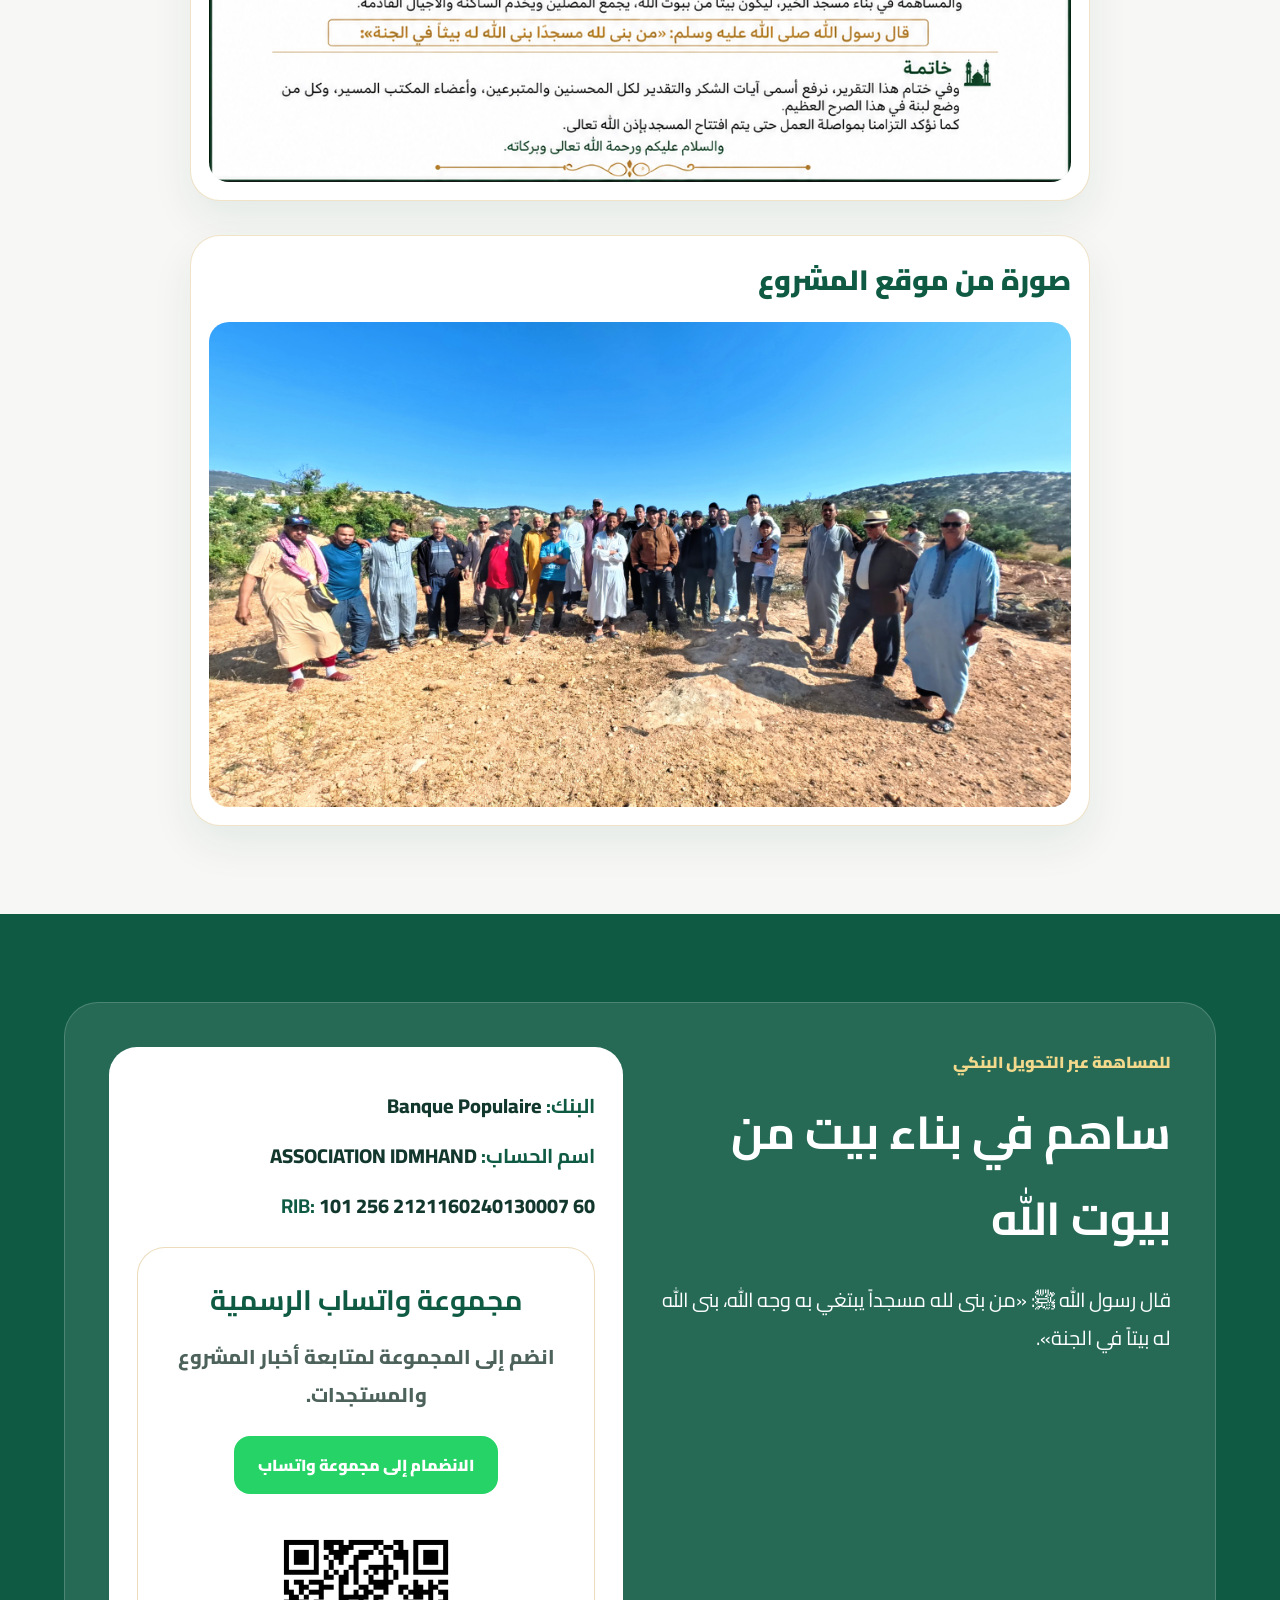
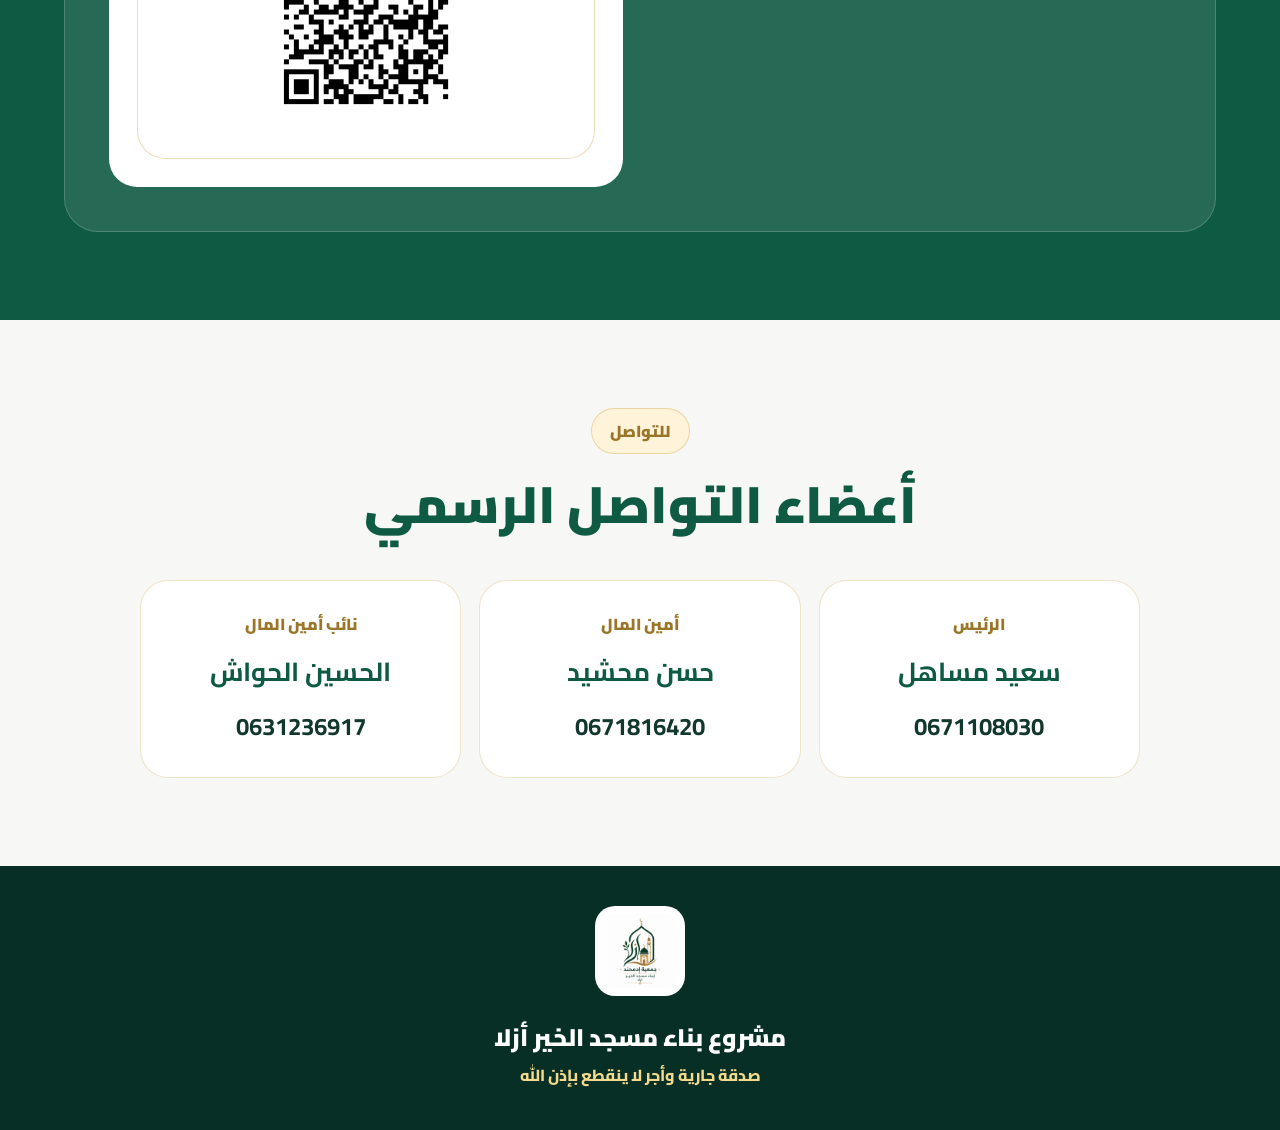
==== commit dd7f6fa4: "Add files via upload" ====
--- a/index.html
+++ b/index.html
@@ -3,230 +3,160 @@
 <head>
 <meta charset="utf-8">
 <meta name="viewport" content="width=device-width, initial-scale=1">
-<title>لوحة مشروع بناء مسجد الخير أزلا</title>
-<meta name="description" content="لوحة تفاعلية احترافية لمشروع بناء مسجد الخير أزلا: المعطيات، التبرعات، المخططات، جولة 360، ومعلومات التواصل.">
+<title>مشروع بناء مسجد الخير أزلا</title>
+<meta name="description" content="صفحة تعريفية احترافية لمشروع بناء مسجد الخير أزلا">
 <link rel="preconnect" href="https://fonts.googleapis.com">
-<link rel="preconnect" href="https://fonts.gstatic.com" crossorigin>
-<link href="https://fonts.googleapis.com/css2?family=Cairo:wght@400;600;700;800;900&display=swap" rel="stylesheet">
+<link href="https://fonts.googleapis.com/css2?family=Cairo:wght@400;600;700;800;900&family=Amiri:wght@700&display=swap" rel="stylesheet">
 <link rel="stylesheet" href="style.css">
 </head>
 <body>
-<div class="topbar">
-  <span>لوحة شفافية تفاعلية</span>
-  <a href="https://www.google.com/maps?q=31.172639,-9.717361" target="_blank">موقع البقعة</a>
-  <a href="https://chat.whatsapp.com/GsRTd8oCEROJWGJGu3ji2e" target="_blank">مجموعة واتساب</a><a href="admin.html">لوحة الإدارة</a>
-</div>
 
 <header class="hero" id="home">
-  <div class="hero-bg"></div>
-  <nav>
+  <nav class="nav">
     <div class="brand">
-      <img src="assets/logo.png" alt="شعار جمعية إدمحند">
-      <div><strong>جمعية إدمحند</strong><span>لبناء مسجد الخير أزلا</span></div>
+      <img src="assets/logo.png" alt="جمعية إدمحند لبناء مسجد الخير أزلا">
+      <div>
+        <strong>جمعية إدمحند</strong>
+        <span>لبناء مسجد الخير أزلا</span>
+      </div>
     </div>
     <div class="links">
-      <a href="#numbers">الأرقام</a><a href="#tour">الصورة</a><a href="#videos">الفيديوهات</a><a href="#plans">المخططات</a><a href="#contributors">المساهمون</a><a href="#donate">التبرع</a>
+      <a href="#summary">المشروع</a>
+      <a href="#facts">الأرقام</a>
+      <a href="#plans">المخطط</a>
+      
+      
+      <a href="#donate">التبرع</a><a href="#whatsapp">واتساب</a>
     </div>
   </nav>
-  <section class="hero-content">
-    <div>
-      <span class="pill">مشروع ديني • تربوي • اجتماعي</span>
+
+  <div class="hero-inner">
+    <div class="hero-copy">
+      <span class="eyebrow">صدقة جارية وأجر لا ينقطع</span>
       <h1>مشروع بناء مسجد الخير أزلا</h1>
-      <p>منصة تفاعلية تجمع المعلومات الرسمية للمشروع، البقعة، المخططات، الوضعية المالية، لائحة المساهمين، ومعلومات التبرع والتواصل.</p>
+      <p>
+        مبادرة جمعوية لبناء بيت من بيوت الله يكون فضاءً للصلاة، وتعليم القرآن الكريم،
+        وخدمة الساكنة والأجيال القادمة بمنطقة أزلا.
+      </p>
       <div class="hero-actions">
         <a class="btn primary" href="#donate">ساهم الآن</a>
-        <a class="btn secondary" href="#tour">زيارة افتراضية للموقع</a>
+        <a class="btn ghost" href="#summary">تعرف على المشروع</a>
       </div>
     </div>
-    <div class="main-card">
-      <img src="assets/logo.png" alt="الشعار">
-      <h2>541,200 درهم</h2>
-      <p>التكلفة التقديرية للأشغال الكبرى</p>
-      <div class="mini-progress"><span style="width:33.9%"></span></div>
-      <small>المحصل في اللائحة الحالية: 91,680 درهم / المطلوب للرخصة: 270,600 درهم</small>
+    <div class="hero-card">
+      <img src="assets/logo.png" alt="شعار الجمعية">
+      <p>جمعية إدمحند لبناء مسجد الخير أزلا</p>
     </div>
-  </section>
+  </div>
 </header>
 
 <main>
-<section class="section" id="numbers">
-  <div class="head"><span>المشروع بالأرقام</span><h2>المعطيات الأساسية</h2></div>
-  <div class="kpi-grid">
-    <div class="kpi"><b>736</b><span>متر مربع</span><p>مساحة البقعة الأرضية</p></div>
-    <div class="kpi"><b>451</b><span>متر مربع</span><p>المساحة المبنية الإجمالية</p></div>
-    <div class="kpi featured"><b>541,200</b><span>درهم</span><p>التكلفة التقديرية للأشغال الكبرى</p></div>
-    <div class="kpi"><b>1,200</b><span>درهم تقريباً</span><p>تكلفة المتر المربع المبني</p></div>
+
+<section class="section intro" id="summary">
+  <div class="section-head">
+    <span>تعريف مختصر</span>
+    <h2>مشروع مسجد يخدم العبادة والتربية والساكنة</h2>
+  </div>
+  <div class="intro-grid">
+    <article>
+      <h3>الهدف</h3>
+      <p>تقريب بيوت الله من الساكنة وتوفير فضاء مناسب لأداء الصلوات الخمس وتعليم القرآن الكريم.</p>
+    </article>
+    <article>
+      <h3>الأثر</h3>
+      <p>خدمة الأطفال والشباب وكبار السن وتعزيز الروابط الاجتماعية وترسيخ القيم الإسلامية.</p>
+    </article>
+    <article>
+      <h3>الشفافية</h3>
+      <p>عرض المعطيات التقنية والمالية الأساسية للمشروع بشكل واضح ومختصر للمحسنين والمهتمين.</p>
+    </article>
   </div>
 </section>
 
-<section class="section finance">
-  <div class="head"><span>الشفافية المالية</span><h2>الوضعية الحالية للتبرعات</h2></div>
-  <div class="finance-grid">
-    <div class="progress-box">
-      <h3>التقدم نحو شرط رخصة البناء</h3>
-      <div class="big-percent">33.9%</div>
-      <div class="bar"><span style="width:33.9%"></span></div>
-      <div class="finance-row"><span>المحصل حالياً</span><b>91,680 درهم</b></div>
-      <div class="finance-row"><span>المطلوب للرخصة</span><b>270,600 درهم</b></div>
-      <div class="finance-row"><span>المتبقي تقريباً</span><b>178,920 درهم</b></div>
-    </div>
-    <div class="progress-box dark">
-      <h3>شرط الحصول على الرخصة</h3>
-      <p>يشترط توفير 50٪ من التكلفة الإجمالية للمشروع قبل استكمال مسطرة الترخيص.</p>
-      <strong>270,600 درهم</strong>
-      <small>من أصل 541,200 درهم</small>
-    </div>
+<section class="section facts" id="facts">
+  <div class="section-head">
+    <span>خلاصة الأرقام</span>
+    <h2>المعطيات التقنية والمالية الأساسية</h2>
+  </div>
+  <div class="stats">
+    <div><strong>736</strong><span>متر مربع مساحة البقعة</span></div>
+    <div><strong>451</strong><span>متر مربع المساحة المبنية</span></div>
+    <div><strong>541,200</strong><span>درهم التكلفة التقديرية</span></div>
+    <div><strong>270,600</strong><span>درهم شرط الرخصة 50%</span></div>
+  </div>
+  <p class="note">المبلغ التقديري يخص الأشغال الكبرى، ولا يشمل التشطيبات والتجهيزات النهائية.</p>
+</section>
+
+<section class="section showcase" id="plans">
+  <div class="section-head">
+    <span>المخطط المعماري</span>
+    <h2>التصاميم والمخططات المعمارية للمشروع</h2>
+  </div>
+  <div class="image-frame wide">
+    <img src="assets/plans.png" alt="المخطط المعماري لمشروع مسجد الخير أزلا">
   </div>
 </section>
 
-<section class="section split">
-  <div>
-    <span class="pill">رسالة المشروع</span>
-    <h2>لماذا مسجد الخير أزلا؟</h2>
-    <p class="lead">مشروع مسجد الخير أزلا ليس مجرد بناء مسجد، بل مشروع ديني وتربوي واجتماعي يهدف إلى خدمة الساكنة وتقريب بيوت الله من الناس وتوفير فضاء لتعليم القرآن الكريم وترسيخ القيم الإسلامية.</p>
-    <div class="chips">
-      <span>تقريب بيوت الله</span><span>تعليم القرآن</span><span>خدمة الأطفال والشباب</span><span>تسهيل الصلوات</span><span>ترسيخ القيم</span><span>خدمة الأجيال القادمة</span>
-    </div>
+
+
+
+
+<section class="section gallery" id="gallery">
+  <div class="section-head">
+    <span>صور مختارة</span>
+    <h2>أهم الصور والوثائق</h2>
   </div>
-  <div class="identity">
-    <h3>هوية الجمعية</h3>
-    <p><b>الاسم:</b> جمعية إدمحند لبناء مسجد الخير أزلا</p>
-    <p><b>بالفرنسية:</b> Association Id Mhand pour la Construction de la Mosquée Al Khair Azla</p>
-    <p><b>العنوان:</b> دوار إد مبارك أحماد، فرقة أزلا، جماعة إيداو عزا، قيادة سميمو، دائرة تمنار، إقليم الصويرة.</p>
-  </div>
-</section>
-
-<section class="section tour" id="tour">
-  <div class="head"><span>صورة موقع المشروع</span><h2>صورة بانورامية للبقعة المخصصة لبناء المسجد</h2><p>الصورة تظهر مباشرة كاملة داخل الموقع بدون ضغط وبدون عارض 360.</p></div>
-  <div class="normal-photo-wrap">
-    <img src="assets/site_panorama.jpg" alt="صورة بانورامية لموقع بناء مسجد الخير أزلا">
-  </div>
-  <div class="map-card">
-    <div><b>إحداثيات الموقع</b><span>31°10'21.5"N 9°43'02.5"W</span></div>
-    <a class="btn primary" href="https://www.google.com/maps?q=31.172639,-9.717361" target="_blank">فتح الموقع في Google Maps</a>
-  </div>
-</section>
-
-<section class="section videos" id="videos">
-  <div class="head"><span>فيديوهات من المشروع</span><h2>الجمع العام وزيارة البقعة</h2><p>الفيديوهات مدمجة من فيسبوك وتشتغل مباشرة داخل الموقع.</p></div>
-  <div class="video-grid">
-    <div class="video-card">
-      <h3>فيديو الزيارة العينية للبقعة</h3>
-      <div class="fb-video-embed vertical">
-        <iframe src="https://www.facebook.com/plugins/video.php?height=476&href=https%3A%2F%2Fwww.facebook.com%2Freel%2F969549762737028%2F&show_text=false&width=267&t=0" width="267" height="476" style="border:none;overflow:hidden" scrolling="no" frameborder="0" allowfullscreen="true" allow="autoplay; clipboard-write; encrypted-media; picture-in-picture; web-share" allowFullScreen="true"></iframe>
-      </div>
-      <a target="_blank" href="https://www.facebook.com/reel/969549762737028/">فتح الفيديو في فيسبوك</a>
-    </div>
-    <div class="video-card">
-      <h3>فيديو الجمع العام</h3>
-      <div class="fb-video-embed wide">
-        <iframe src="https://www.facebook.com/plugins/video.php?height=314&href=https%3A%2F%2Fwww.facebook.com%2Freel%2F1496512302206537%2F&show_text=false&width=560&t=0" width="560" height="314" style="border:none;overflow:hidden" scrolling="no" frameborder="0" allowfullscreen="true" allow="autoplay; clipboard-write; encrypted-media; picture-in-picture; web-share" allowFullScreen="true"></iframe>
-      </div>
-      <a target="_blank" href="https://www.facebook.com/reel/1496512302206537/">فتح الفيديو في فيسبوك</a>
-    </div>
-  </div>
-</section>
-
-<section class="section" id="plans">
-  <div class="head"><span>التصاميم المعمارية</span><h2>المخططات والواجهات</h2><p>كل صورة يمكن الضغط عليها للتكبير.</p></div>
-  <div class="visual-grid">
-    <button class="zoom-img"><img src="assets/plans.png" alt="المخططات المعمارية الكاملة"><span>المخططات الكاملة</span></button>
-    <button class="zoom-img"><img src="assets/appeal_poster.png" alt="دعوة للمساهمة"><span>دعوة المساهمة</span></button>
-    <button class="zoom-img"><img src="assets/poster_finance.png" alt="ملخص التكلفة"><span>ملخص التكلفة</span></button>
-    <button class="zoom-img"><img src="assets/financial_report.png" alt="التقرير المالي"><span>التقرير المالي</span></button>
-    <button class="zoom-img"><img src="assets/literary_report.png" alt="التقرير الأدبي"><span>التقرير الأدبي</span></button>
-    <button class="zoom-img"><img src="assets/bank_card.png" alt="معلومات الحساب البنكي"><span>معلومات الحساب البنكي</span></button>
-  </div>
-</section>
-
-<section class="section status">
-  <div class="head"><span>الوضعية الحالية</span><h2>مراحل تقدم الملف</h2></div>
-  <div class="timeline">
-    <div><b>01</b><span>توفير البقعة الأرضية</span></div>
-    <div><b>02</b><span>فتح الحساب البنكي الرسمي</span></div>
-    <div><b>03</b><span>إنجاز التصاميم المعمارية</span></div>
-    <div><b>04</b><span>إنجاز الدراسات التقنية</span></div>
-    <div><b>05</b><span>تجهيز الملف القانوني</span></div>
-    <div><b>06</b><span>انتظار توفير شرط 50٪ للرخصة</span></div>
-  </div>
-</section>
-
-<section class="section contributors" id="contributors">
-  <div class="head"><span>لائحة المساهمين</span><h2>المساهمات الحالية في بناء مسجد الخير أزلا</h2><p>يمكنك إضافة مساهمين جدد من نفس الصفحة، وسيتم تحديث الإحصائيات مباشرة في نفس المتصفح.</p></div>
-  <div class="contrib-stats">
-    <div><b id="statCount">0</b><span>مساهمة مسجلة</span></div>
-    <div><b id="statTotal">0</b><span>درهم محصل</span></div>
-    <div><b id="statRemaining">0</b><span>درهم متبقي للرخصة</span></div>
-  </div>
-
-  <div class="admin-add">
-    <h3>إضافة مساهم جديد</h3>
-    <div class="add-grid">
-      <input id="newName" placeholder="اسم المساهم">
-      <input id="newAmount" type="number" min="1" placeholder="المبلغ بالدرهم">
-      <button onclick="addContributor()">إضافة وتحديث الإحصائيات</button>
-    </div>
-    <small>ملاحظة: الإضافة تحفظ داخل المتصفح باستعمال LocalStorage. عند النشر الرسمي، يمكن ربطها لاحقاً بقاعدة بيانات أو Google Sheet.</small>
-  </div>
-
-  <div class="tools-row">
-    <input id="search" class="search" placeholder="ابحث عن اسم مساهم...">
-    <button class="export-btn" onclick="exportContributors()">تحميل اللائحة JSON</button>
-    <button class="export-btn danger" onclick="resetContributors()">إرجاع اللائحة الأصلية</button>
-  </div>
-
-  <div class="table-wrap">
-    <table>
-      <thead><tr><th>الرقم</th><th>الاسم</th><th>المبلغ</th></tr></thead>
-      <tbody id="contributorsBody"></tbody>
-    </table>
+  <div class="clean-gallery">
+    <article><h3>ملخص التكلفة والمعطيات</h3><img src="assets/cost-poster.png" alt="ملخص التكلفة والمعطيات"></article>
+    <article><h3>دعوة للمساهمة</h3><img src="assets/donation-poster.png" alt="دعوة للمساهمة"></article>
+    <article><h3>معلومات الحساب البنكي</h3><img src="assets/bank-account.png" alt="معلومات الحساب البنكي"></article>
+    <article><h3>التقرير المالي</h3><img src="assets/financial-report.png" alt="التقرير المالي"></article>
+    <article><h3>التقرير الأدبي</h3><img src="assets/literary-report.png" alt="التقرير الأدبي"></article>
+    <article><h3>صورة من موقع المشروع</h3><img src="assets/site-photo.jpg" alt="صورة من موقع المشروع"></article>
   </div>
 </section>
 
 <section class="section donate" id="donate">
   <div class="donate-card">
     <div>
-      <span class="pill">للمساهمة عبر التحويل البنكي</span>
-      <h2>معلومات التبرع الرسمية</h2>
-      <p>يمكن للمحسنين وأهل الخير المساهمة مباشرة عبر الحساب البنكي الرسمي للجمعية.</p>
+      <span>للمساهمة عبر التحويل البنكي</span>
+      <h2>ساهم في بناء بيت من بيوت الله</h2>
+      <p>قال رسول الله ﷺ: «من بنى لله مسجداً يبتغي به وجه الله، بنى الله له بيتاً في الجنة».</p>
     </div>
     <div class="bank">
-      <p><span>البنك</span><b>Banque Populaire</b></p>
-      <p><span>اسم الحساب</span><b>ASSOCIATION IDMHAND</b></p>
-      <p><span>RIB</span><b id="rib">101 256 2121160240130007 60</b></p>
-      <button onclick="copyRib()">نسخ RIB</button>
-      <div class="qr-box"><img src="assets/whatsapp_qr.png" alt="QR واتساب"><span>امسح الكود للانضمام إلى مجموعة واتساب</span></div>
-      <a href="https://chat.whatsapp.com/GsRTd8oCEROJWGJGu3ji2e" target="_blank">الانضمام إلى مجموعة واتساب</a>
+      <p><b>البنك:</b> Banque Populaire</p>
+      <p><b>اسم الحساب:</b> ASSOCIATION IDMHAND</p>
+      <p><b>RIB:</b> 101 256 2121160240130007 60</p>
+      <div class="whatsapp-box" id="whatsapp">
+        <h3>مجموعة واتساب الرسمية</h3>
+        <p>انضم إلى المجموعة لمتابعة أخبار المشروع والمستجدات.</p>
+        <a class="whatsapp-btn" href="https://chat.whatsapp.com/GsRTd8oCEROJWGJGu3ji2e" target="_blank">الانضمام إلى مجموعة واتساب</a>
+        <img src="assets/whatsapp_qr.png" alt="QR واتساب">
+      </div>
     </div>
   </div>
 </section>
 
-<section class="section contact" id="contact">
-  <div class="head"><span>للتواصل</span><h2>أعضاء المكتب</h2></div>
-  <div class="people">
-    <a href="tel:0671108030"><span>الرئيس</span><b>سعيد مساهل</b><strong>0671108030</strong></a>
-    <a href="tel:0671816420"><span>أمين المال</span><b>حسن محشيد</b><strong>0671816420</strong></a>
-    <a href="tel:0631236917"><span>نائب أمين المال</span><b>الحسين الحواش</b><strong>0631236917</strong></a>
+<section class="section contacts">
+  <div class="section-head">
+    <span>للتواصل</span>
+    <h2>أعضاء التواصل الرسمي</h2>
+  </div>
+  <div class="contacts-grid">
+    <div><span>الرئيس</span><strong>سعيد مساهل</strong><b>0671108030</b></div>
+    <div><span>أمين المال</span><strong>حسن محشيد</strong><b>0671816420</b></div>
+    <div><span>نائب أمين المال</span><strong>الحسين الحواش</strong><b>0631236917</b></div>
   </div>
 </section>
 
-<section class="final">
-  <h2>«من بنى لله مسجداً يبتغي به وجه الله بنى الله له بيتاً في الجنة»</h2>
-  <p>ساهم بما استطعت، وانشر هذا النداء بين أهلك وأصدقائك، فالدال على الخير كفاعله، والله لا يضيع أجر المحسنين.</p>
-</section>
 </main>
 
-<div id="lightbox" class="lightbox"><button onclick="closeLightbox()">×</button><img id="lightboxImg" src="" alt=""></div>
-
 <footer>
-  <img src="assets/logo.png" alt="الشعار">
-  <p>جمعية إدمحند لبناء مسجد الخير أزلا</p>
+  <img src="assets/logo.png" alt="">
+  <p>مشروع بناء مسجد الخير أزلا</p>
+  <span>صدقة جارية وأجر لا ينقطع بإذن الله</span>
 </footer>
 
-<script>
-const contributors = [{"n": 1, "name": "سعيد الشقر", "amount": 10000}, {"n": 2, "name": "حسن موحشيد", "amount": 10000}, {"n": 3, "name": "محمد الحواش", "amount": 10000}, {"n": 4, "name": "عبد الحق الشقر", "amount": 1000}, {"n": 5, "name": "أعراب بوشكوج", "amount": 100}, {"n": 6, "name": "عبد الله أوملوك", "amount": 500}, {"n": 7, "name": "سعيد اشيبان", "amount": 2000}, {"n": 8, "name": "نجيم مساهل", "amount": 500}, {"n": 9, "name": "عمر أوملوك", "amount": 500}, {"n": 10, "name": "الحسين محشيد بن محمد", "amount": 500}, {"n": 11, "name": "عبد الله الشقر بن محمد", "amount": 500}, {"n": 12, "name": "عمر سقران", "amount": 500}, {"n": 13, "name": "حميد تزيت", "amount": 1000}, {"n": 14, "name": "الحسين أوملوك", "amount": 1000}, {"n": 15, "name": "إبراهيم الحواش", "amount": 1000}, {"n": 16, "name": "***** محشيد", "amount": 5000}, {"n": 17, "name": "مبارك مهوس", "amount": 300}, {"n": 18, "name": "عبد الكريم مساهل", "amount": 200}, {"n": 19, "name": "سعيد أوملوك", "amount": 300}, {"n": 20, "name": "عبد الكريم أوملوك بالحاج", "amount": 500}, {"n": 21, "name": "رشيد أولعواد", "amount": 500}, {"n": 22, "name": "علال أولعياشي", "amount": 300}, {"n": 23, "name": "عبد الله بن جدي", "amount": 200}, {"n": 24, "name": "تكريج محمد", "amount": 600}, {"n": 25, "name": "عاطف مسكالة", "amount": 500}, {"n": 26, "name": "مساهل بوجمعة بن أحمد", "amount": 10000}, {"n": 27, "name": "محسن ادعدي", "amount": 200}, {"n": 28, "name": "الحسين اضراوي", "amount": 200}, {"n": 29, "name": "مصطفى أوملوك بن الحسن", "amount": 500}, {"n": 30, "name": "الحسين بوزيد", "amount": 200}, {"n": 31, "name": "حسن دورو", "amount": 100}, {"n": 32, "name": "سي محمد مسافع (طنجة)", "amount": 10000}, {"n": 33, "name": "محسن سميمو", "amount": 200}, {"n": 34, "name": "أعراب تزيت", "amount": 500}, {"n": 35, "name": "عبد الكريم أوملوك بن محمد", "amount": 300}, {"n": 36, "name": "عبد اللطيف أوملوك", "amount": 1000}, {"n": 37, "name": "محسن أزلا", "amount": 250}, {"n": 38, "name": "محمد هريد بن مبارك", "amount": 800}, {"n": 39, "name": "محمد من سميمو", "amount": 400}, {"n": 40, "name": "الغشيم محمد", "amount": 400}, {"n": 41, "name": "أمخين محمد", "amount": 40}, {"n": 42, "name": "أحمد الحواش بن محمد (أوبوسلام)", "amount": 1000}, {"n": 43, "name": "محسن إداوعزا", "amount": 500}, {"n": 44, "name": "محمد أوملوك بن الحسين", "amount": 500}, {"n": 45, "name": "إسماعيل العواد", "amount": 500}, {"n": 46, "name": "محسن من طرف بوالنصيحات", "amount": 1000}, {"n": 47, "name": "محسنة إدمحشيد", "amount": 200}, {"n": 48, "name": "الحسين أوملوك بالحاج", "amount": 100}, {"n": 49, "name": "سعيد بوزيد", "amount": 200}, {"n": 50, "name": "محمد أوملوك (بنطالب)", "amount": 200}, {"n": 51, "name": "محسن", "amount": 190}, {"n": 52, "name": "محسنة من طرف سعيد محشيد", "amount": 3100}, {"n": 53, "name": "محمد أمحند محشيد", "amount": 2500}, {"n": 54, "name": "الطيب الحواش", "amount": 1000}, {"n": 55, "name": "الحسين الفاضل", "amount": 200}, {"n": 56, "name": "عمر مساهل", "amount": 200}, {"n": 57, "name": "حسن مساهل إيها", "amount": 100}, {"n": 58, "name": "عمر اكزاز", "amount": 200}, {"n": 59, "name": "سعيد بيسلمان", "amount": 100}, {"n": 60, "name": "سليم أوملوك", "amount": 200}, {"n": 61, "name": "موليد أوملوك بن الحسين", "amount": 200}, {"n": 62, "name": "محمد تمايشت", "amount": 300}, {"n": 63, "name": "عبد الله بوحسون بن إبراهيم", "amount": 100}, {"n": 64, "name": "محمد مساهل بن مبارك إيها", "amount": 200}, {"n": 65, "name": "حسن بن محمد امبارك محشيد", "amount": 500}, {"n": 66, "name": "الحسين تازيت بن أحمد", "amount": 300}, {"n": 67, "name": "محسن أزلا", "amount": 100}, {"n": 68, "name": "محسن تيدزي", "amount": 50}, {"n": 69, "name": "سعيد ازروال", "amount": 300}, {"n": 70, "name": "عقيزة لحسن", "amount": 200}, {"n": 71, "name": "عمر عابد", "amount": 700}, {"n": 72, "name": "محسنة إدمحند", "amount": 200}, {"n": 73, "name": "أحمد الحواش مسافع", "amount": 2500}, {"n": 74, "name": "رقية بن بيهي أومجوض", "amount": 250}, {"n": 75, "name": "اخباز عمر إداوعزا", "amount": 200}, {"n": 76, "name": "محسنة إدالحواش", "amount": 200}, {"n": 77, "name": "محسنة إدمساهل", "amount": 100}, {"n": 78, "name": "محسنة إدمساهل", "amount": 200}, {"n": 79, "name": "محسنة إدمساهل", "amount": 200}, {"n": 80, "name": "لحسن ارعاي", "amount": 200}, {"n": 81, "name": "محسنة إدمحشيد", "amount": 100}];
-</script>
-<script src="firebase-config.js"></script>
-<script src="script.js"></script>
+
 </body>
-</html>+</html>
--- a/style.css
+++ b/style.css
@@ -1,164 +1,206 @@
-*{box-sizing:border-box}html{scroll-behavior:smooth}body{margin:0;font-family:Cairo,system-ui,sans-serif;background:#f7f7f5;color:#123b2d;line-height:1.8}a{text-decoration:none;color:inherit}.topbar{background:#082f24;color:#f5dc9a;padding:8px 22px;display:flex;gap:18px;justify-content:center;flex-wrap:wrap;font-weight:800}.topbar a{text-decoration:underline}.hero{min-height:100vh;position:relative;overflow:hidden;background:radial-gradient(circle at 18% 20%,#fff,#f7f7f5 35%,#eaf1ed)}.hero-bg{position:absolute;inset:0;background-image:linear-gradient(30deg,rgba(200,155,60,.08) 12%,transparent 12.5%,transparent 87%,rgba(200,155,60,.08) 87.5%),linear-gradient(150deg,rgba(200,155,60,.08) 12%,transparent 12.5%,transparent 87%,rgba(200,155,60,.08) 87.5%);background-size:42px 74px;opacity:.55}nav,.hero-content,.section,footer{position:relative;z-index:1}nav{max-width:1200px;margin:auto;padding:22px;display:flex;justify-content:space-between;align-items:center}.brand{display:flex;align-items:center;gap:14px}.brand img{width:70px;height:70px;object-fit:contain}.brand strong{display:block;font-size:22px;font-weight:900}.brand span{font-size:14px;color:#8a6a24;font-weight:800}.links{display:flex;gap:10px}.links a{font-weight:900;padding:8px 14px;border-radius:999px}.links a:hover{background:#0e5a43;color:#fff}.hero-content{max-width:1200px;margin:auto;padding:70px 22px;display:grid;grid-template-columns:1.15fr .85fr;gap:45px;align-items:center}.pill,.head span{display:inline-block;background:rgba(200,155,60,.15);border:1px solid rgba(200,155,60,.35);color:#9b711f;border-radius:999px;padding:5px 16px;font-weight:900}.hero h1{font-size:72px;line-height:1.08;margin:18px 0;color:#0e5a43;font-weight:900}.hero p,.lead{font-size:22px;color:#36584d}.hero-actions{display:flex;gap:14px;margin-top:28px;flex-wrap:wrap}.btn{display:inline-flex;align-items:center;justify-content:center;padding:13px 24px;border-radius:14px;font-weight:900}.primary{background:#0e5a43;color:#fff;box-shadow:0 18px 40px rgba(14,90,67,.25)}.secondary{border:2px solid #c89b3c;color:#0e5a43;background:#fff}.main-card{background:rgba(255,255,255,.84);border:1px solid rgba(200,155,60,.45);box-shadow:0 30px 70px rgba(14,90,67,.12);border-radius:34px;padding:34px;text-align:center;backdrop-filter:blur(8px)}.main-card img{width:230px;max-width:100%}.main-card h2{font-size:46px;color:#c89b3c;margin:12px 0 0}.mini-progress,.bar{height:18px;background:#e8e6df;border-radius:999px;overflow:hidden}.mini-progress span,.bar span{display:block;height:100%;background:linear-gradient(90deg,#c89b3c,#f2d486);border-radius:999px}.section{max-width:1200px;margin:auto;padding:75px 22px}.head{text-align:center;margin-bottom:34px}.head h2{font-size:43px;color:#0e5a43;margin:8px 0}.head p{font-size:20px;color:#516b62}.kpi-grid{display:grid;grid-template-columns:repeat(4,1fr);gap:20px}.kpi{background:#fff;border-radius:28px;padding:28px;text-align:center;border:1px solid rgba(14,90,67,.1);box-shadow:0 18px 40px rgba(14,90,67,.08)}.kpi.featured{background:linear-gradient(145deg,#0e5a43,#153f34);color:#fff}.kpi b{display:block;font-size:48px;color:#c89b3c;line-height:1.1}.kpi span{font-weight:900}.kpi p{margin:8px 0 0;color:#5c726a}.featured p{color:#fff}.finance{max-width:none;background:#0e5a43;color:#fff}.finance .head h2,.finance .head p{color:#fff}.finance-grid{max-width:1200px;margin:auto;display:grid;grid-template-columns:1.2fr .8fr;gap:24px}.progress-box{background:#fff;color:#123b2d;border-radius:30px;padding:32px;box-shadow:0 20px 50px rgba(0,0,0,.12)}.progress-box.dark{background:rgba(255,255,255,.1);color:#fff;border:1px solid rgba(255,255,255,.2)}.big-percent{font-size:72px;color:#c89b3c;font-weight:900}.finance-row{display:flex;justify-content:space-between;border-bottom:1px solid #eee;padding:12px 0;font-weight:900}.progress-box.dark strong{font-size:42px;color:#f4d78a;display:block}.split{display:grid;grid-template-columns:1fr .85fr;gap:36px;align-items:center}.chips{display:flex;gap:10px;flex-wrap:wrap}.chips span{background:#fff;border-right:5px solid #c89b3c;border-radius:14px;padding:10px 14px;font-weight:900;box-shadow:0 12px 30px rgba(14,90,67,.06)}.identity{background:#fff;border:1px solid rgba(200,155,60,.4);border-radius:30px;padding:32px;box-shadow:0 18px 40px rgba(14,90,67,.08)}.identity h3{font-size:32px;color:#0e5a43;margin:0 0 15px}.tour{max-width:none;background:#fff}.tour .head,.tour .map-card,#panorama{max-width:1200px;margin-left:auto;margin-right:auto}#panorama{height:560px;border-radius:30px;overflow:hidden;border:5px solid #0e5a43;box-shadow:0 25px 60px rgba(14,90,67,.18)}.map-card{margin-top:18px;background:#f7f7f5;border-radius:22px;padding:18px;display:flex;justify-content:space-between;gap:16px;align-items:center}.map-card b,.map-card span{display:block}.visual-grid{display:grid;grid-template-columns:repeat(3,1fr);gap:18px}.zoom-img{border:0;background:#fff;border-radius:24px;overflow:hidden;padding:0;cursor:pointer;box-shadow:0 18px 40px rgba(14,90,67,.1);border:1px solid rgba(200,155,60,.35);font-family:inherit}.zoom-img img{width:100%;height:300px;object-fit:cover;display:block}.zoom-img span{display:block;padding:12px;font-weight:900;color:#0e5a43}.timeline{display:grid;grid-template-columns:repeat(3,1fr);gap:18px}.timeline div{background:#fff;border-radius:22px;padding:22px;border-bottom:5px solid #c89b3c;box-shadow:0 16px 34px rgba(14,90,67,.07)}.timeline b{font-size:30px;color:#c89b3c;display:block}.timeline span{font-weight:900}.contributors{background:#fff;max-width:none}.contributors>.head,.contrib-stats,.search,.table-wrap{max-width:1200px;margin-left:auto;margin-right:auto}.contrib-stats{display:grid;grid-template-columns:repeat(3,1fr);gap:18px;margin-bottom:20px}.contrib-stats div{background:#0e5a43;color:#fff;border-radius:22px;padding:20px;text-align:center}.contrib-stats b{font-size:36px;color:#f4d78a;display:block}.search{display:block;width:100%;border:2px solid rgba(14,90,67,.2);border-radius:16px;padding:14px 18px;font-family:inherit;font-size:18px;margin-bottom:18px}.table-wrap{max-height:620px;overflow:auto;border-radius:24px;border:1px solid #ddd;background:#fff;box-shadow:0 18px 40px rgba(14,90,67,.08)}table{width:100%;border-collapse:collapse}th{position:sticky;top:0;background:#0e5a43;color:#fff;padding:14px}td{padding:12px 16px;border-bottom:1px solid #eee;font-weight:800}td:last-child{color:#c18d2c;direction:ltr}.donate{max-width:none;background:linear-gradient(145deg,#fdfbf5,#edf4f1)}.donate-card{max-width:1200px;margin:auto;display:grid;grid-template-columns:.9fr 1.1fr;gap:28px;align-items:center;background:#fff;border-radius:32px;padding:34px;border:1px solid rgba(200,155,60,.35);box-shadow:0 20px 50px rgba(14,90,67,.08)}.donate h2{font-size:42px;color:#0e5a43}.bank{background:#0e5a43;color:#fff;border-radius:26px;padding:24px}.bank p{display:flex;justify-content:space-between;gap:14px;border-bottom:1px solid rgba(255,255,255,.17);padding:12px 0;margin:0}.bank span{color:#f4d78a;font-weight:900}.bank b{direction:ltr;font-size:22px}.bank button,.bank a{display:block;width:100%;text-align:center;margin-top:12px;border:0;border-radius:14px;padding:12px;background:#c89b3c;color:#fff;font-family:inherit;font-weight:900;cursor:pointer}.people{display:grid;grid-template-columns:repeat(3,1fr);gap:18px}.people a{background:#fff;border-radius:24px;padding:26px;text-align:center;border:1px solid rgba(14,90,67,.12);box-shadow:0 18px 40px rgba(14,90,67,.08)}.people span{color:#c89b3c;font-weight:900}.people b{display:block;font-size:25px;color:#0e5a43}.people strong{direction:ltr;display:block;font-size:22px}.final{background:#0e5a43;color:#fff;text-align:center;padding:70px 22px}.final h2{max-width:980px;margin:0 auto 18px;color:#f4d78a;font-size:34px}.final p{font-size:22px;max-width:900px;margin:auto}footer{background:#082f24;color:#fff;text-align:center;padding:35px}footer img{width:90px}.lightbox{display:none;position:fixed;z-index:9999;inset:0;background:rgba(0,0,0,.88);align-items:center;justify-content:center;padding:20px}.lightbox.show{display:flex}.lightbox img{max-width:95vw;max-height:90vh;border-radius:14px}.lightbox button{position:absolute;top:16px;left:16px;background:#c89b3c;color:#fff;border:0;border-radius:50%;width:44px;height:44px;font-size:32px;cursor:pointer}@media(max-width:900px){.links{display:none}.hero-content,.split,.finance-grid,.donate-card{grid-template-columns:1fr}.hero h1{font-size:42px}.hero p,.lead{font-size:18px}.kpi-grid,.visual-grid,.timeline,.contrib-stats,.people{grid-template-columns:1fr}.section{padding:55px 16px}.head h2{font-size:31px}#panorama{height:430px;border-radius:20px}.map-card{display:block}.bank p{display:block}.brand img{width:58px}.brand strong{font-size:18px}}
-/* V6: normal panorama image, no 360 viewer */
-.normal-photo-wrap{
-  max-width:1200px;
+
+:root{
+  --green:#0E5A43;
+  --green2:#1D8A63;
+  --gold:#C89B3C;
+  --bg:#F7F7F5;
+  --ink:#12382d;
+  --muted:#677a72;
+  --white:#fff;
+}
+*{box-sizing:border-box}
+html{scroll-behavior:smooth}
+body{
+  margin:0;
+  font-family:"Cairo",system-ui,sans-serif;
+  background:var(--bg);
+  color:var(--ink);
+}
+a{text-decoration:none;color:inherit}
+img,video{max-width:100%}
+.hero{
+  min-height:92vh;
+  background:
+    radial-gradient(circle at 10% 20%, rgba(200,155,60,.20), transparent 28%),
+    linear-gradient(135deg, rgba(14,90,67,.95), rgba(8,45,35,.96)),
+    url("assets/site-photo.jpg") center/cover;
+  color:white;
+  position:relative;
+  overflow:hidden;
+}
+.hero:after{
+  content:"";
+  position:absolute;inset:auto -10% -22% -10%;
+  height:45%;
+  background:var(--bg);
+  border-radius:50% 50% 0 0;
+}
+.nav{
+  position:relative;z-index:2;
+  display:flex;align-items:center;justify-content:space-between;
+  padding:24px clamp(18px,5vw,70px);
+}
+.brand{display:flex;align-items:center;gap:14px}
+.brand img{width:74px;height:74px;object-fit:contain;background:white;border-radius:18px;padding:6px}
+.brand strong{display:block;font-weight:900;font-size:22px}
+.brand span{display:block;color:#e9d9a8;font-weight:800}
+.links{display:flex;gap:22px;flex-wrap:wrap;font-weight:900}
+.links a{color:#fff;opacity:.92}
+.links a:hover{color:#f3d98b}
+.hero-inner{
+  position:relative;z-index:2;
+  max-width:1240px;margin:80px auto 0;
+  padding:0 24px;
+  display:grid;grid-template-columns:1.25fr .75fr;gap:70px;align-items:center;
+}
+.eyebrow{
+  display:inline-flex;padding:8px 18px;border:1px solid rgba(200,155,60,.6);
+  border-radius:999px;color:#f4d78b;font-weight:900;background:rgba(255,255,255,.08)
+}
+h1{font-size:clamp(44px,7vw,92px);line-height:1.05;margin:24px 0;font-weight:900}
+.hero-copy p{font-size:23px;line-height:2;max-width:780px;color:#f4f4ef}
+.hero-actions{display:flex;gap:16px;flex-wrap:wrap;margin-top:34px}
+.btn{padding:15px 28px;border-radius:18px;font-weight:900;font-size:18px}
+.btn.primary{background:var(--gold);color:#173b30}
+.btn.ghost{border:1px solid rgba(255,255,255,.55);color:#fff}
+.hero-card{
+  background:rgba(255,255,255,.95);
+  color:var(--green);
+  border-radius:38px;
+  padding:40px;
+  text-align:center;
+  box-shadow:0 30px 90px rgba(0,0,0,.28);
+}
+.hero-card img{width:260px}
+.hero-card p{font-size:24px;font-weight:900;color:var(--green)}
+
+.section{padding:88px clamp(18px,5vw,70px)}
+.section-head{text-align:center;max-width:900px;margin:0 auto 44px}
+.section-head span{
+  display:inline-flex;padding:7px 18px;border-radius:999px;background:#fff4da;
+  color:#9b7629;font-weight:900;border:1px solid rgba(200,155,60,.35)
+}
+.section-head h2{font-size:clamp(32px,4vw,58px);line-height:1.25;margin:18px 0 0;color:var(--green);font-weight:900}
+.intro-grid{max-width:1180px;margin:auto;display:grid;grid-template-columns:repeat(3,1fr);gap:24px}
+.intro-grid article{
+  background:white;padding:34px;border-radius:30px;border:1px solid rgba(200,155,60,.25);
+  box-shadow:0 18px 45px rgba(14,90,67,.07)
+}
+.intro-grid h3{font-size:28px;margin:0 0 12px;color:var(--green)}
+.intro-grid p{font-size:19px;line-height:1.9;color:#385248}
+
+.facts{background:white}
+.stats{max-width:1180px;margin:auto;display:grid;grid-template-columns:repeat(4,1fr);gap:18px}
+.stats div{
+  background:linear-gradient(145deg,var(--green),#174f3d);
+  color:white;border-radius:26px;padding:30px;text-align:center;
+  box-shadow:0 18px 40px rgba(14,90,67,.15)
+}
+.stats strong{display:block;font-size:42px;color:#f3d98b;font-weight:900}
+.stats span{font-size:17px;font-weight:800}
+.note{text-align:center;margin-top:24px;font-size:18px;color:var(--muted);font-weight:800}
+
+.image-frame,.tour-frame{
+  max-width:1180px;margin:auto;background:white;border:1px solid rgba(200,155,60,.35);
+  border-radius:34px;padding:18px;box-shadow:0 20px 50px rgba(14,90,67,.09)
+}
+.image-frame img{display:block;border-radius:22px;width:100%;height:auto}
+
+.media{background:linear-gradient(180deg,#0E5A43,#153f33);color:white}
+.media .section-head h2{color:white}
+.video-layout{max-width:1120px;margin:auto;display:grid;grid-template-columns:1fr 1fr;gap:26px;align-items:start}
+.video-box{
+  background:rgba(255,255,255,.10);border:1px solid rgba(255,255,255,.18);
+  border-radius:30px;padding:18px;text-align:center
+}
+.video-box h3{font-size:26px;margin:8px 0 18px;color:#f3d98b}
+.video-box video{display:block;width:100%;border-radius:20px;background:#000}
+.main-video video{aspect-ratio:16/9;object-fit:contain}
+
+#panorama{width:100%;height:650px;border-radius:24px;overflow:hidden;background:var(--green)}
+#tourFallback{display:none;width:100%;border-radius:24px}
+
+.clean-gallery{max-width:900px;margin:auto;display:grid;grid-template-columns:1fr;gap:34px}
+.clean-gallery article{
+  background:white;border-radius:30px;border:1px solid rgba(200,155,60,.28);
+  padding:18px;box-shadow:0 18px 42px rgba(14,90,67,.08)
+}
+.clean-gallery h3{margin:0 0 16px;font-size:28px;color:var(--green);font-weight:900}
+.clean-gallery img{display:block;width:100%;height:auto;border-radius:20px}
+
+.donate{background:var(--green);color:white}
+.donate-card{
+  max-width:1180px;margin:auto;display:grid;grid-template-columns:1fr 1fr;gap:34px;
+  background:rgba(255,255,255,.10);border:1px solid rgba(255,255,255,.18);
+  border-radius:34px;padding:44px
+}
+.donate-card span{color:#f3d98b;font-weight:900}
+.donate-card h2{font-size:46px;margin:12px 0;color:white}
+.donate-card p{font-size:20px;line-height:1.9}
+.bank{background:white;color:var(--ink);border-radius:28px;padding:28px}
+.bank p{font-weight:800;font-size:20px;margin:12px 0}
+.bank b{color:var(--green)}
+
+.contacts-grid{max-width:1000px;margin:auto;display:grid;grid-template-columns:repeat(3,1fr);gap:18px}
+.contacts-grid div{background:white;border-radius:28px;padding:28px;text-align:center;border:1px solid rgba(200,155,60,.28)}
+.contacts-grid span{display:block;color:#9b7629;font-weight:900}
+.contacts-grid strong{display:block;font-size:26px;color:var(--green);margin:8px 0}
+.contacts-grid b{font-size:24px}
+
+footer{padding:40px;text-align:center;background:#082f26;color:white}
+footer img{width:90px;background:white;border-radius:20px;padding:8px}
+footer p{font-size:24px;font-weight:900;margin:10px 0 0}
+footer span{color:#f3d98b;font-weight:800}
+
+@media(max-width:900px){
+  .nav{align-items:flex-start;gap:18px;flex-direction:column}
+  .links{gap:12px;font-size:14px}
+  .hero-inner{grid-template-columns:1fr;margin-top:35px}
+  .hero-card{display:none}
+  .intro-grid,.stats,.video-layout,.donate-card,.contacts-grid{grid-template-columns:1fr}
+  #panorama{height:440px}
+  .section{padding:64px 18px}
+}
+
+/* WhatsApp box */
+.whatsapp-box{
+  margin-top:22px;
+  background:#ffffff;
+  color:#12382d;
+  border-radius:28px;
+  padding:26px;
+  text-align:center;
+  border:1px solid rgba(200,155,60,.35);
+}
+.whatsapp-box h3,.whatsapp-box h2{
+  margin:0 0 8px;
+  color:#0E5A43;
+  font-size:28px;
+}
+.whatsapp-box p{
+  color:#4c625b;
+  font-weight:800;
+}
+.whatsapp-btn{
+  display:inline-block;
+  background:#25D366;
+  color:#fff;
+  padding:14px 24px;
+  border-radius:16px;
+  font-weight:900;
+  margin:10px 0 18px;
+}
+.whatsapp-box img{
+  width:220px;
+  max-width:100%;
+  display:block;
   margin:0 auto;
   background:#fff;
-  border:5px solid #0e5a43;
-  border-radius:30px;
-  overflow:hidden;
-  box-shadow:0 25px 60px rgba(14,90,67,.18);
-}
-.normal-photo-wrap img{
-  width:100%;
-  height:auto;
-  display:block;
-  object-fit:contain;
-}
-.videos{max-width:none;background:#fff}
-.video-grid{
-  max-width:1200px;
-  margin:0 auto;
-  display:grid;
-  grid-template-columns:repeat(2,1fr);
-  gap:22px;
-}
-.video-card{
-  background:#f7f7f5;
-  border:1px solid rgba(200,155,60,.35);
-  border-radius:28px;
-  padding:22px;
-  box-shadow:0 18px 40px rgba(14,90,67,.08);
-}
-.video-card h3{margin-top:0;color:#0e5a43;font-size:26px}
-.video-card a{display:inline-block;margin-top:12px;color:#0e5a43;font-weight:900;text-decoration:underline}
-.fb-video-embed{
-  position:relative;
-  width:100%;
-  aspect-ratio:16/9;
-  border-radius:20px;
-  overflow:hidden;
-  background:#082f24;
-}
-.fb-video-embed iframe{
-  position:absolute;
-  inset:0;
-  width:100%;
-  height:100%;
-  border:0;
-}
-.admin-add{
-  max-width:1200px;
-  margin:0 auto 20px;
-  background:#f7f7f5;
-  border:1px solid rgba(200,155,60,.35);
-  border-radius:24px;
-  padding:22px;
-}
-.admin-add h3{margin:0 0 12px;color:#0e5a43;font-size:26px}
-.add-grid{
-  display:grid;
-  grid-template-columns:1fr 220px 260px;
-  gap:12px;
-}
-.add-grid input,.add-grid button,.export-btn{
-  font-family:inherit;
-  border-radius:14px;
-  border:2px solid rgba(14,90,67,.18);
-  padding:12px 14px;
-  font-size:16px;
-}
-.add-grid button,.export-btn{
-  background:#0e5a43;
-  color:#fff;
-  font-weight:900;
-  cursor:pointer;
-  border:0;
-}
-.tools-row{
-  max-width:1200px;
-  margin:0 auto 18px;
-  display:grid;
-  grid-template-columns:1fr auto auto;
-  gap:12px;
-  align-items:center;
-}
-.tools-row .search{margin:0}
-.export-btn.danger{background:#8b2f2f}
-@media(max-width:900px){
-  .video-grid,.add-grid,.tools-row{grid-template-columns:1fr}
-  .normal-photo-wrap{border-radius:18px}
-}
-
-/* V7 Facebook embeds + QR */
-.fb-video-embed.vertical{
-  max-width:320px;
+  border-radius:18px;
+  padding:8px;
+}
+.whatsapp-section{background:#f7f7f5}
+.whatsapp-box.standalone{
+  max-width:720px;
   margin:auto;
-  aspect-ratio:267/476;
-}
-.fb-video-embed.wide{
-  aspect-ratio:560/314;
-}
-.fb-video-embed iframe{
-  width:100% !important;
-  height:100% !important;
-}
-.qr-box{
-  margin:18px 0 8px;
-  background:#fff;
-  color:#0e5a43;
-  border-radius:18px;
-  padding:14px;
-  text-align:center;
-}
-.qr-box img{width:150px;max-width:100%;display:block;margin:0 auto 8px}
-.qr-box span{font-weight:900;font-size:14px}
-.admin-warning{
-  background:#fff7df;
-  border:1px solid #e2bd62;
-  border-right:6px solid #c89b3c;
-  border-radius:16px;
-  padding:14px;
-  margin:14px 0;
-  color:#4b3910;
-  font-weight:800;
-}
-.admin-page{
-  min-height:100vh;
-  background:linear-gradient(145deg,#f7f7f5,#edf4f1);
-}
-.admin-wrap{
-  max-width:1100px;
-  margin:auto;
-  padding:30px 18px 70px;
-}
-.admin-panel{
-  background:#fff;
-  border:1px solid rgba(200,155,60,.35);
-  border-radius:28px;
-  padding:24px;
-  box-shadow:0 20px 50px rgba(14,90,67,.08);
-  margin-bottom:20px;
-}
-.admin-grid{
-  display:grid;
-  grid-template-columns:1fr 180px 180px;
-  gap:12px;
-}
-.admin-grid input,.admin-panel input,.admin-panel button{
-  font-family:inherit;
-  border-radius:14px;
-  border:2px solid rgba(14,90,67,.15);
-  padding:12px 14px;
-  font-size:16px;
-}
-.admin-panel button{
-  background:#0e5a43;
-  color:#fff;
-  border:0;
-  font-weight:900;
-  cursor:pointer;
-}
-.admin-panel .danger{background:#8b2f2f}
-.admin-table button{padding:8px 12px;margin:3px;border-radius:10px}
-@media(max-width:900px){.admin-grid{grid-template-columns:1fr}}
+}
